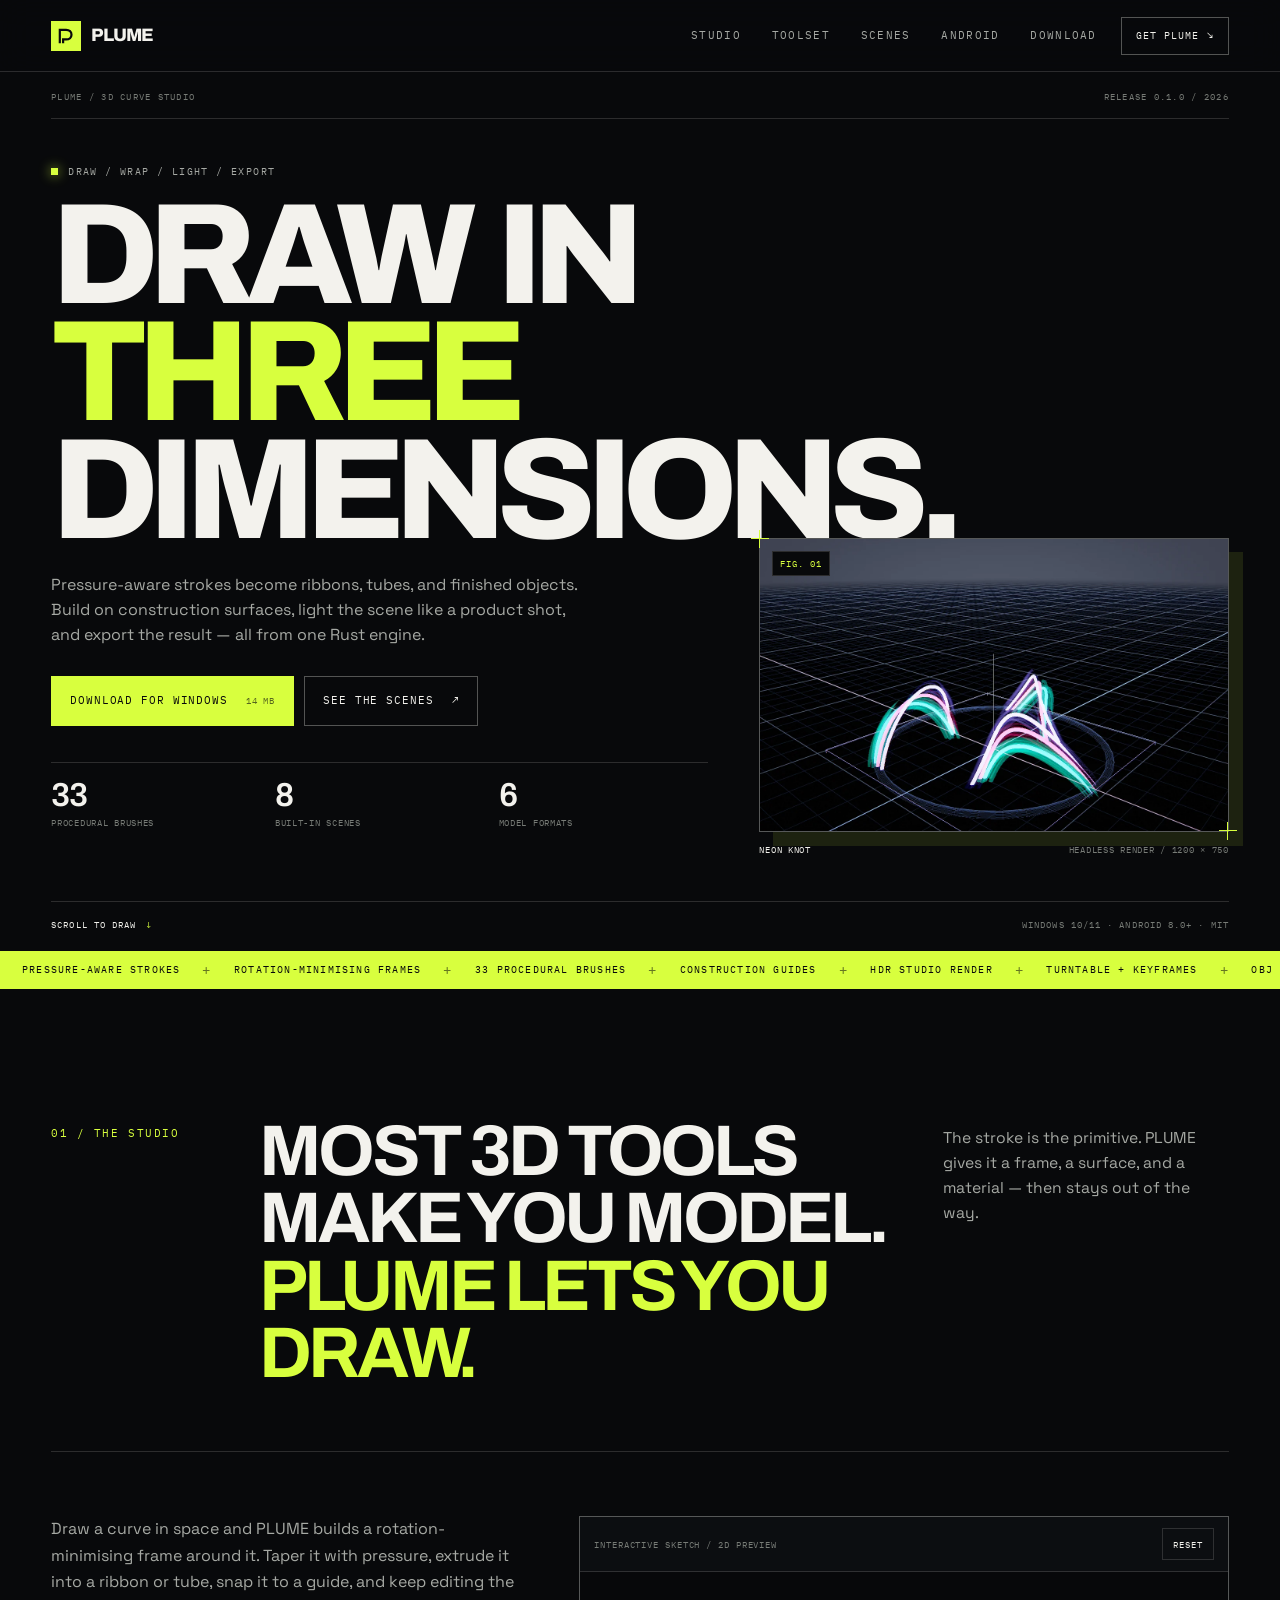
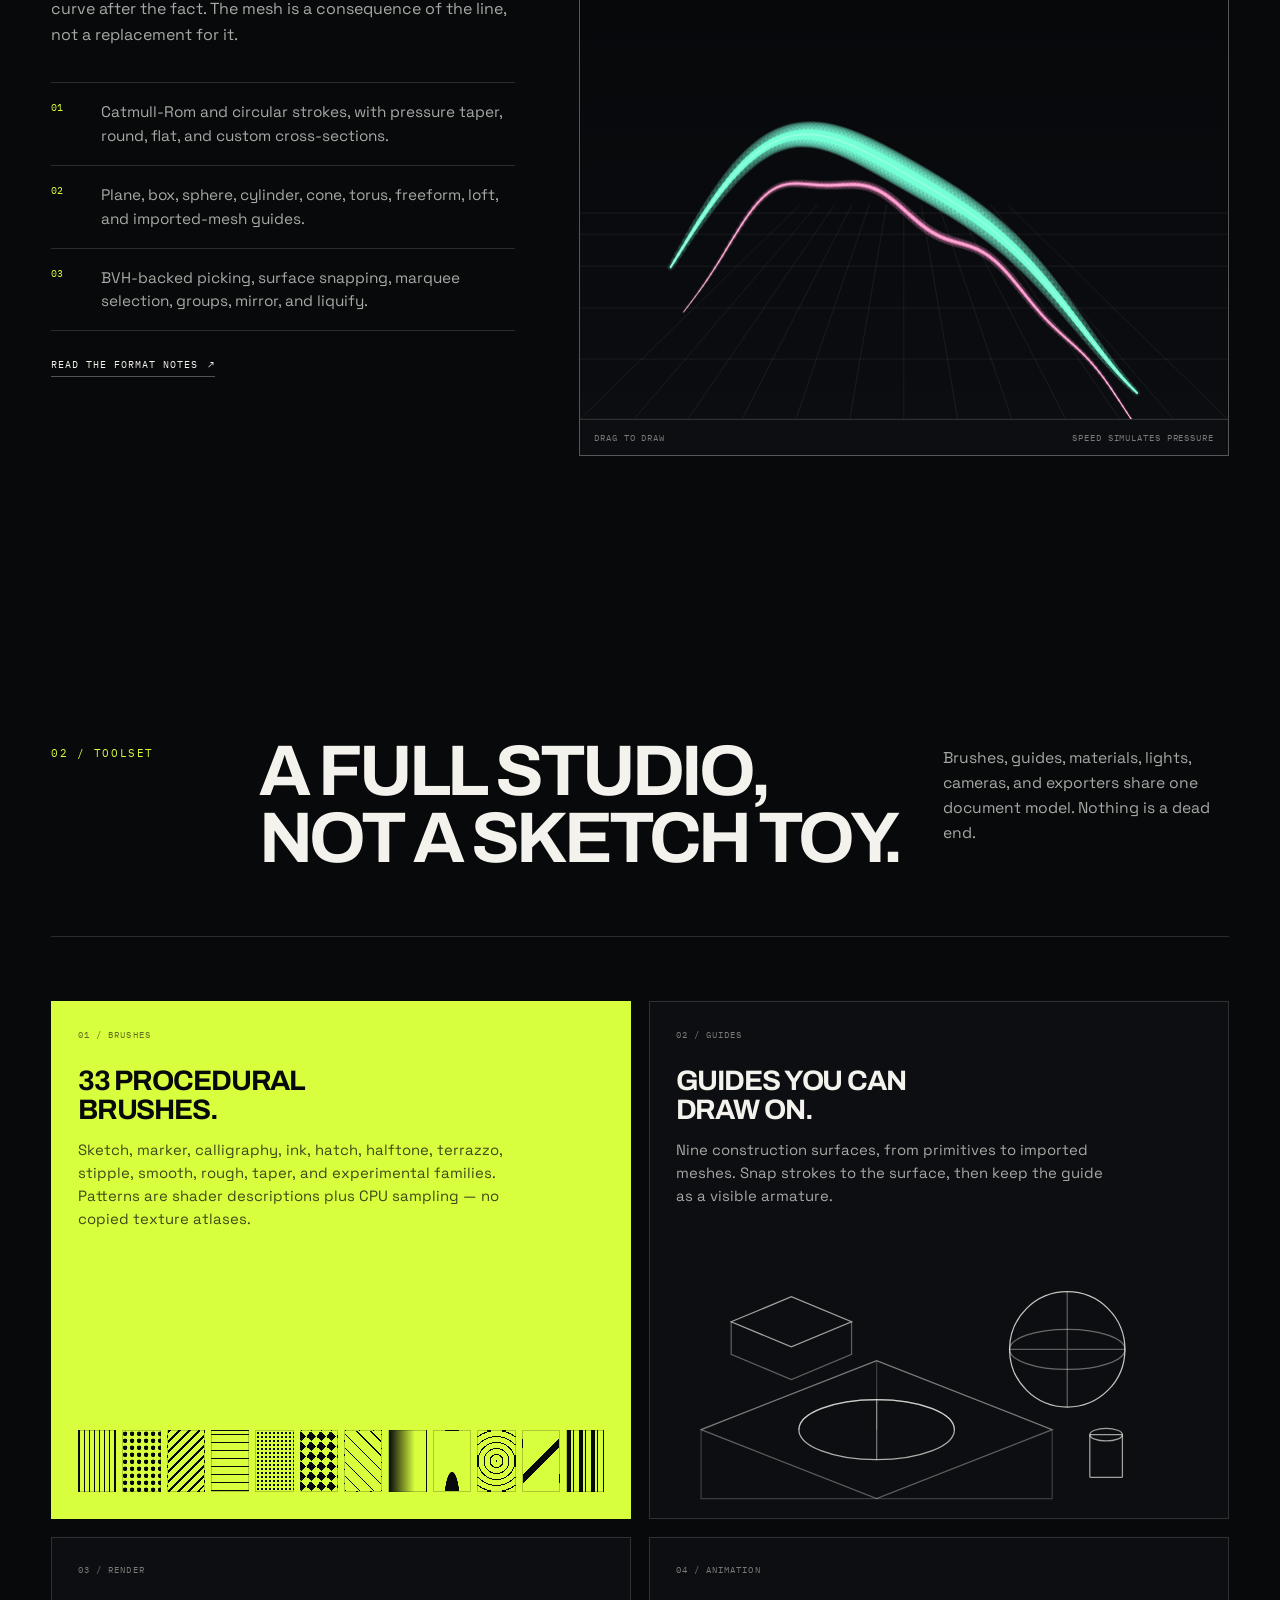
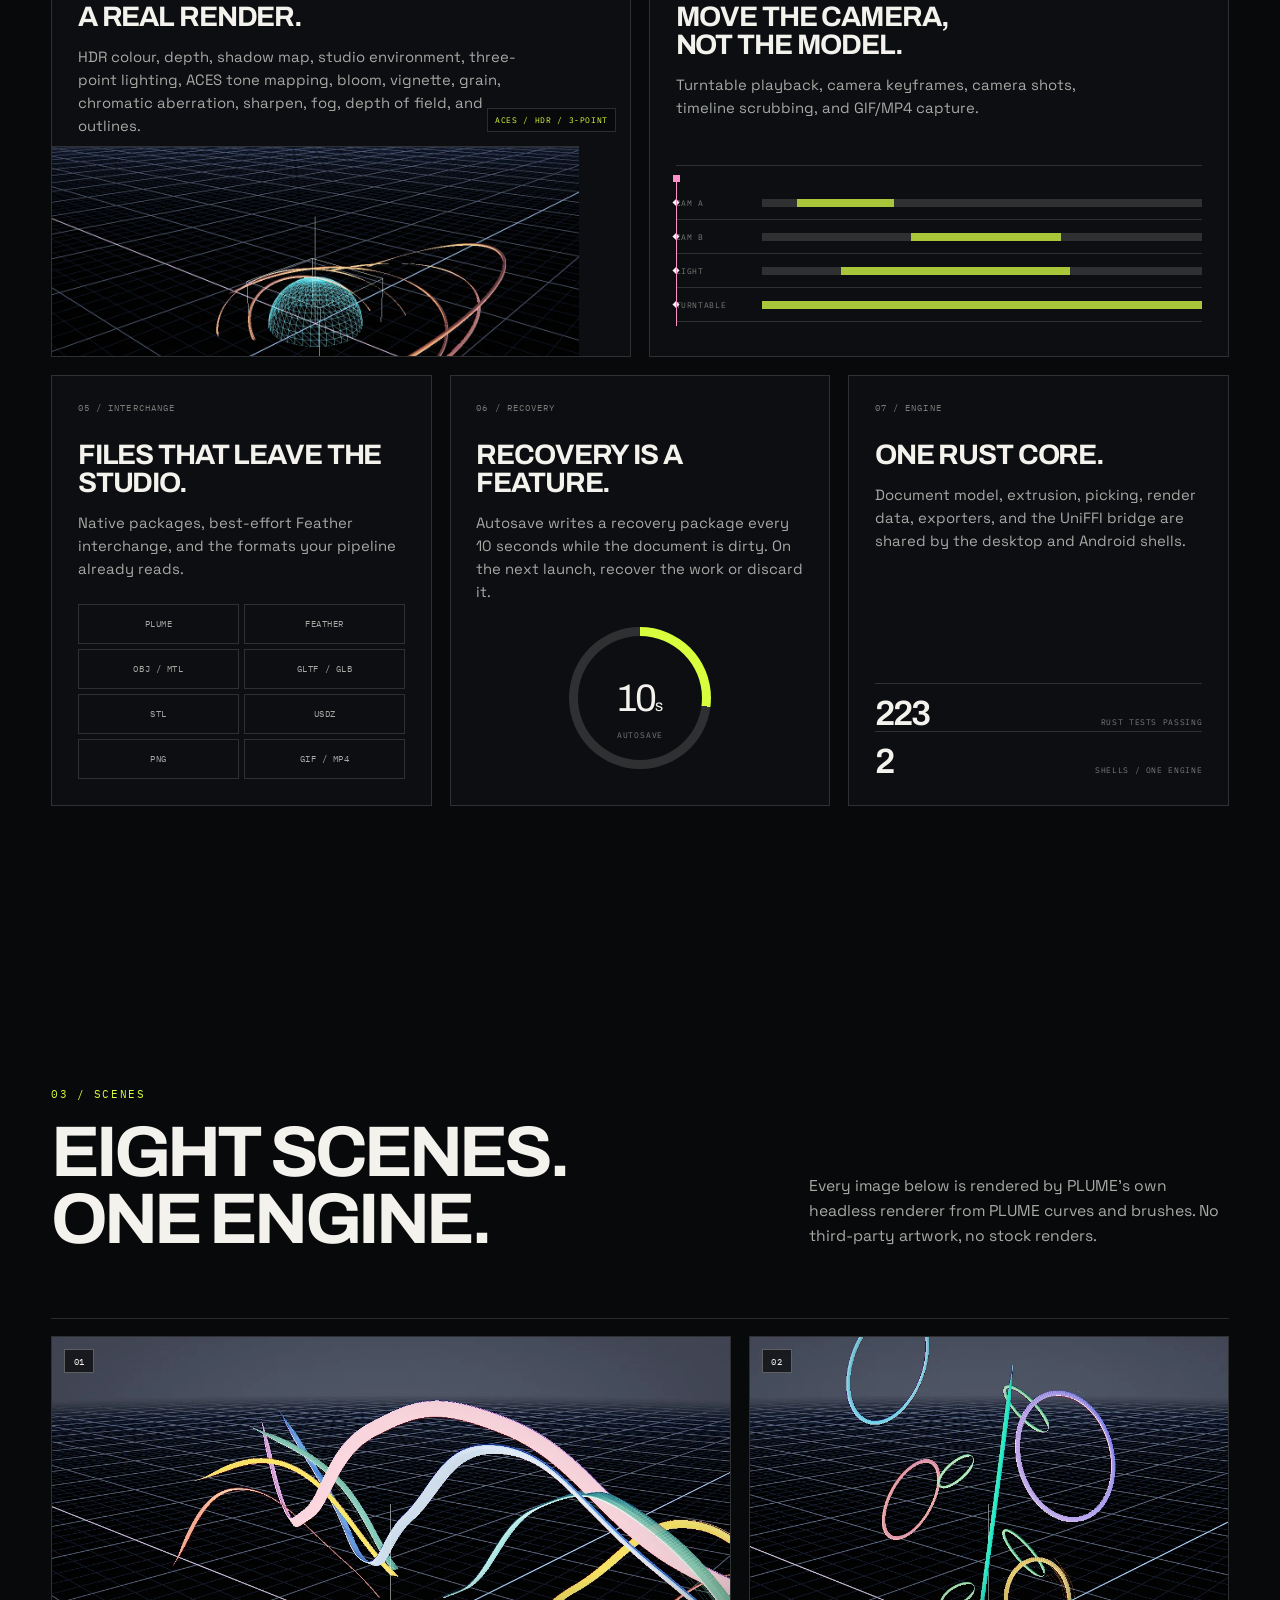
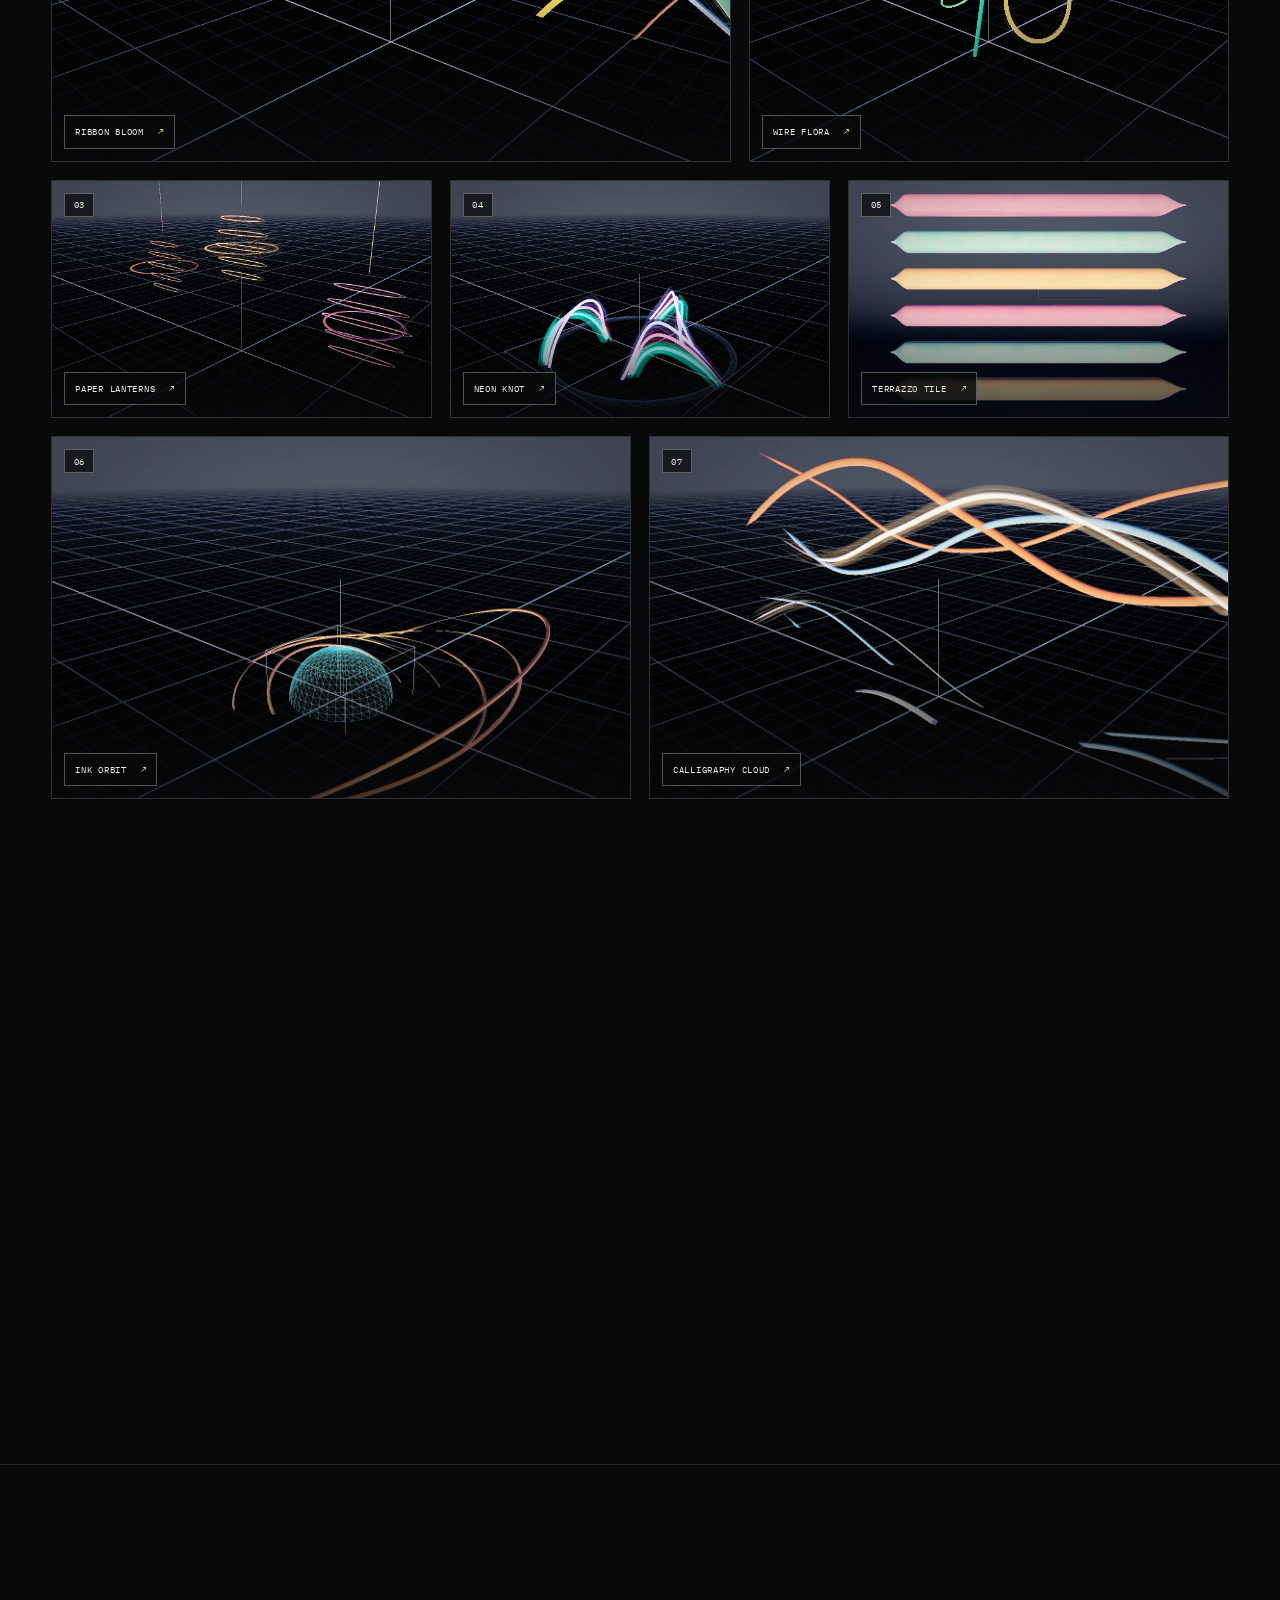
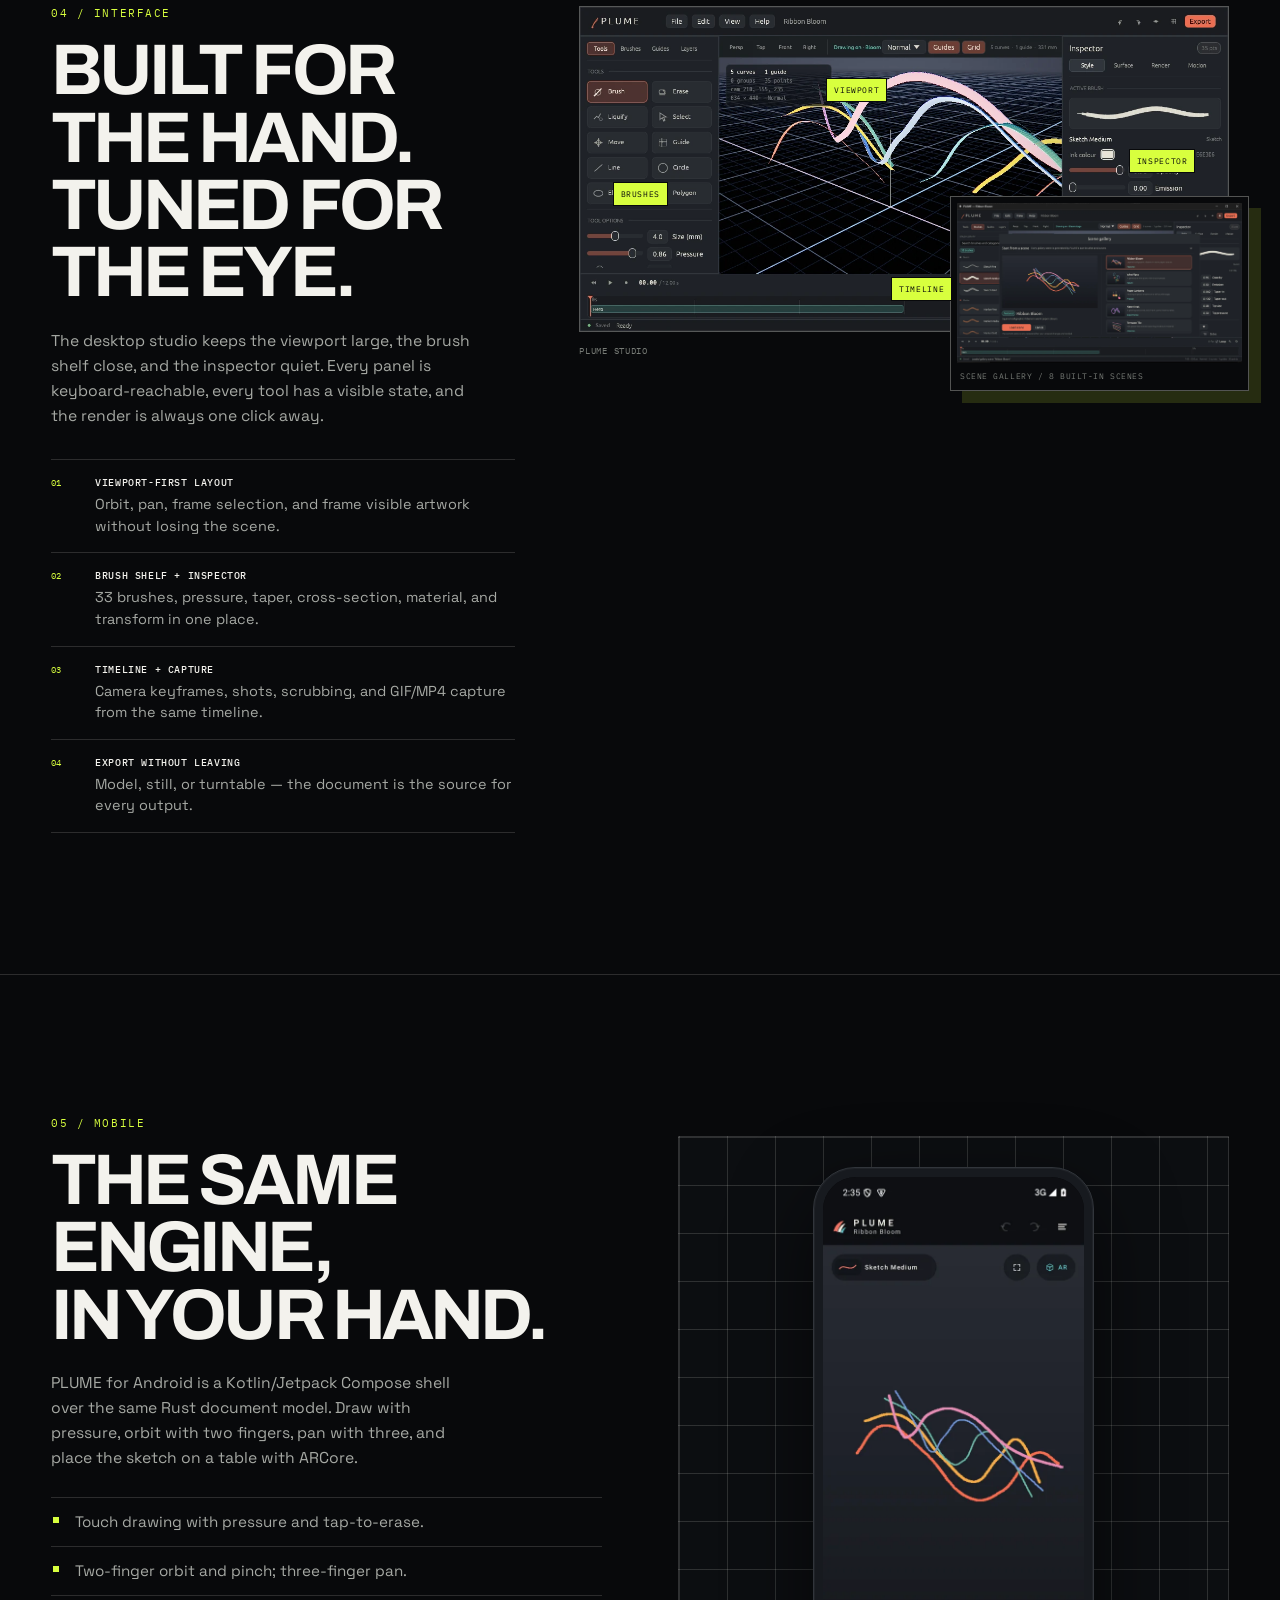
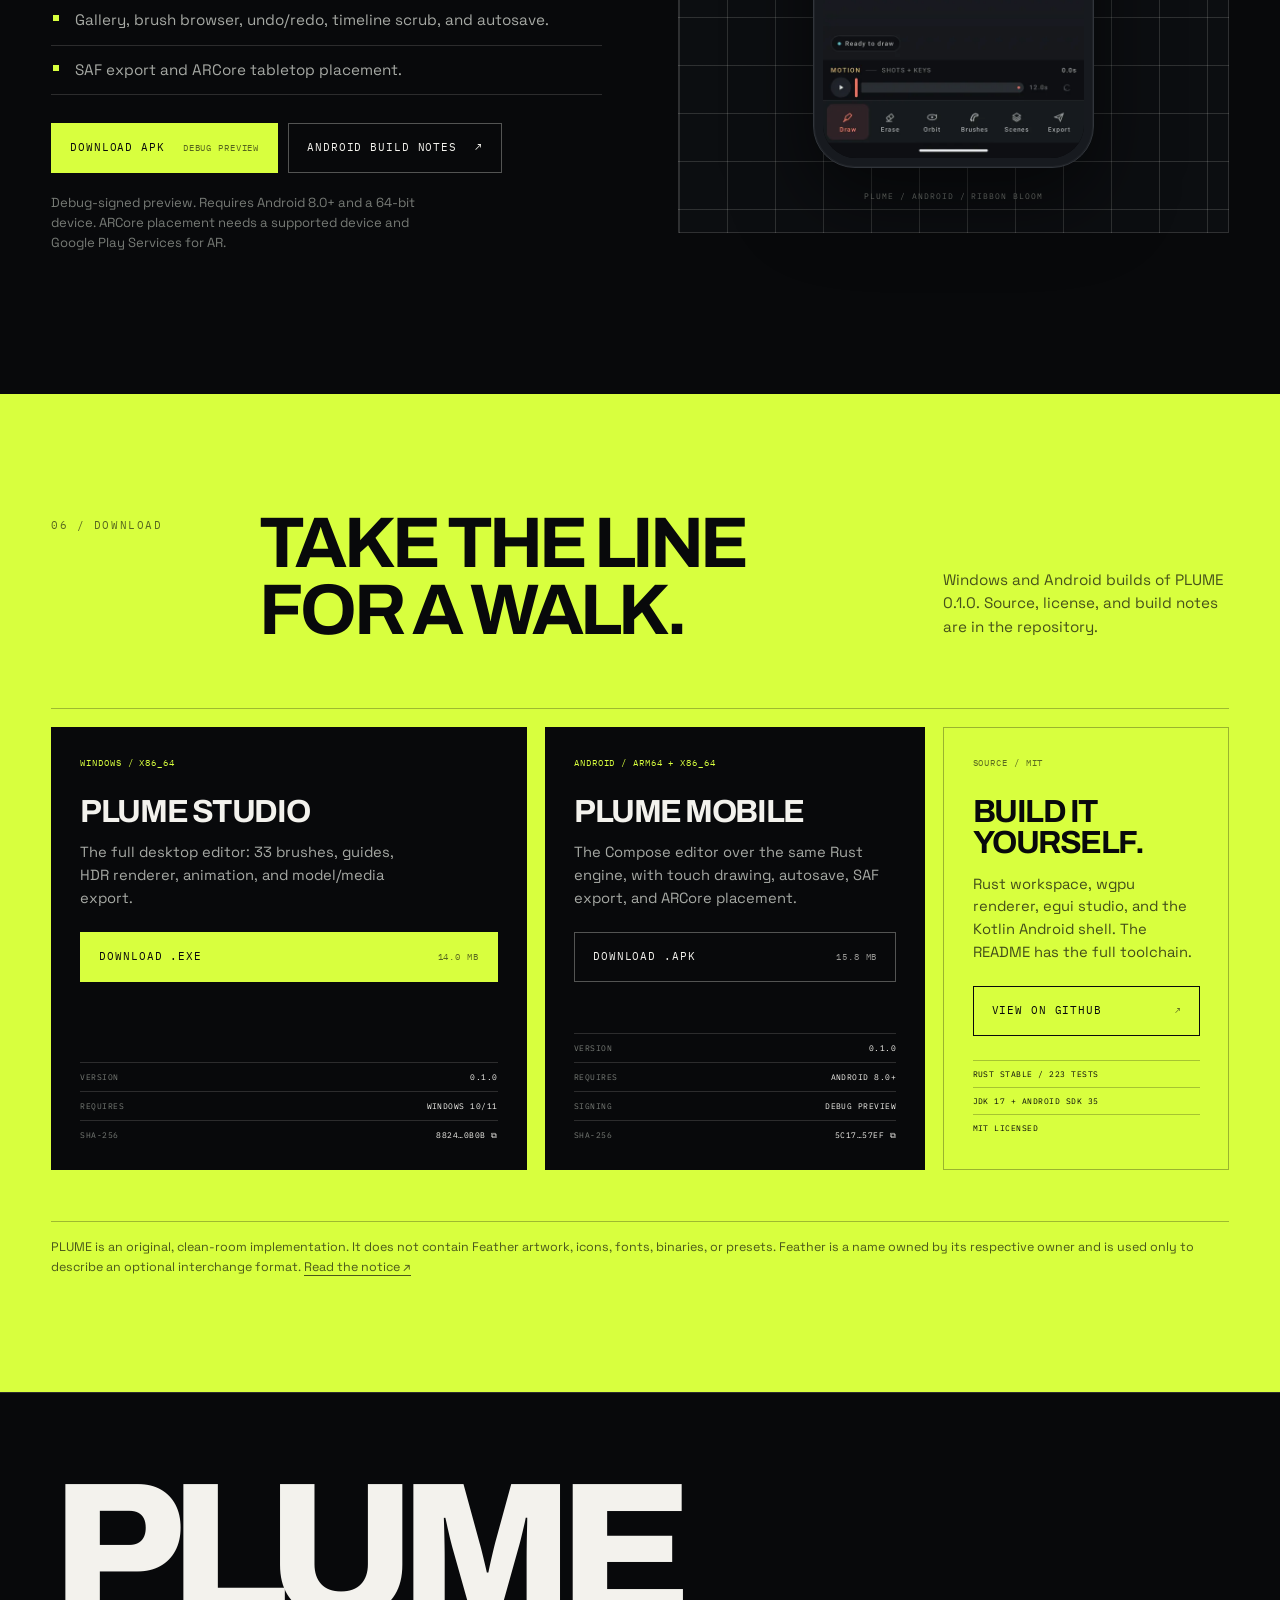
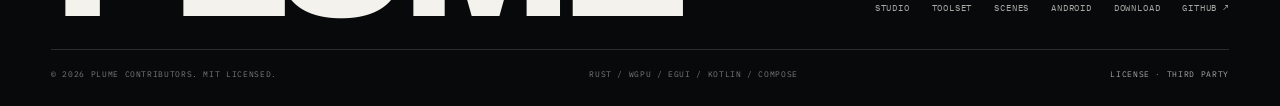
==== site/index.html @ 98f03190 "PLUME: ship the showcase site and mobile/desktop polish Add the static GitHub Pages site with real P" ====
<!doctype html>
<html lang="en">
<head>
  <meta charset="utf-8">
  <meta name="viewport" content="width=device-width, initial-scale=1">
  <title>PLUME — Draw in three dimensions</title>
  <meta name="description" content="PLUME is a 3D curve studio. Draw pressure-aware strokes in space, wrap them in procedural materials, build on construction surfaces, and export a model, still, or turntable.">
  <link rel="canonical" href="https://aamirenic.github.io/Plume/">
  <meta name="theme-color" content="#08090b">
  <link rel="icon" href="assets/favicon.svg" type="image/svg+xml">
  <meta property="og:type" content="website">
  <meta property="og:site_name" content="PLUME">
  <meta property="og:title" content="PLUME — Draw in three dimensions">
  <meta property="og:description" content="A 3D curve studio for pressure-aware strokes, procedural surfaces, and studio-grade renders.">
  <meta property="og:url" content="https://aamirenic.github.io/Plume/">
  <meta property="og:image" content="https://aamirenic.github.io/Plume/assets/img/og.jpg">
  <meta property="og:image:width" content="1200">
  <meta property="og:image:height" content="630">
  <meta name="twitter:card" content="summary_large_image">
  <meta name="twitter:title" content="PLUME — Draw in three dimensions">
  <meta name="twitter:description" content="A 3D curve studio for pressure-aware strokes, procedural surfaces, and studio-grade renders.">
  <meta name="twitter:image" content="https://aamirenic.github.io/Plume/assets/img/og.jpg">
  <link rel="preconnect" href="https://fonts.googleapis.com">
  <link rel="preconnect" href="https://fonts.gstatic.com" crossorigin>
  <link href="https://fonts.googleapis.com/css2?family=Archivo:wght@400;500;600;700;800&family=IBM+Plex+Mono:wght@400;500&family=Space+Grotesk:wght@300;400;500;600;700&display=swap" rel="stylesheet">
  <link rel="stylesheet" href="assets/css/site.css">
  <script type="application/ld+json">
  {
    "@context": "https://schema.org",
    "@type": "SoftwareApplication",
    "name": "PLUME",
    "applicationCategory": "DesignApplication",
    "operatingSystem": "Windows 10, Windows 11, Android 8.0+",
    "description": "A 3D curve studio for pressure-aware strokes, procedural surfaces, construction guides, studio lighting, animation, and model/media export.",
    "url": "https://aamirenic.github.io/Plume/",
    "downloadUrl": "https://github.com/aamirenic/Plume/releases/tag/v0.1.0",
    "softwareVersion": "0.1.0",
    "license": "https://github.com/aamirenic/Plume/blob/main/LICENSE",
    "offers": { "@type": "Offer", "price": "0", "priceCurrency": "USD" }
  }
  </script>
</head>
<body>
  <a class="skip-link" href="#main">Skip to content</a>

  <header class="site-header" data-header>
    <a class="brand" href="#top" aria-label="PLUME home">
      <span class="brand-mark" aria-hidden="true">
        <svg viewBox="0 0 32 32" role="presentation"><path d="M7 25V7h9.2c4.7 0 7.8 2.9 7.8 7s-3.1 7-7.8 7h-4.4v4" fill="none" stroke="currentColor" stroke-width="3.2" stroke-linecap="square"/></svg>
      </span>
      <span class="brand-name">PLUME</span>
    </a>

    <nav class="site-nav" id="site-nav" aria-label="Primary">
      <a href="#studio">Studio</a>
      <a href="#features">Toolset</a>
      <a href="#gallery">Scenes</a>
      <a href="#android">Android</a>
      <a href="#download">Download</a>
    </nav>

    <div class="header-actions">
      <a class="header-cta" href="#download">Get PLUME <span aria-hidden="true">↘</span></a>
      <button class="menu-toggle" type="button" aria-expanded="false" aria-controls="site-nav" data-menu-toggle>
        <span class="menu-toggle__label">Menu</span>
        <span class="menu-toggle__icon" aria-hidden="true"><i></i><i></i></span>
      </button>
    </div>
  </header>

  <main id="main">
    <section class="hero" id="top">
      <div class="hero-rule" aria-hidden="true">
        <span>PLUME / 3D CURVE STUDIO</span>
        <span>RELEASE 0.1.0 / 2026</span>
      </div>

      <div class="hero-grid">
        <div class="hero-copy">
          <p class="kicker"><span class="status-dot" aria-hidden="true"></span> DRAW / WRAP / LIGHT / EXPORT</p>
          <h1 class="hero-title">
            <span class="line">Draw in</span>
            <span class="line line--accent">three</span>
            <span class="line">dimensions.</span>
          </h1>
          <p class="lede">Pressure-aware strokes become ribbons, tubes, and finished objects. Build on construction surfaces, light the scene like a product shot, and export the result — all from one Rust engine.</p>
          <div class="hero-actions">
            <a class="btn btn--signal" href="#download">Download for Windows <span class="btn-meta">14 MB</span></a>
            <a class="btn btn--ghost" href="#gallery">See the scenes <span aria-hidden="true">↗</span></a>
          </div>
          <dl class="hero-specs">
            <div><dt>33</dt><dd>procedural brushes</dd></div>
            <div><dt>8</dt><dd>built-in scenes</dd></div>
            <div><dt>6</dt><dd>model formats</dd></div>
          </dl>
        </div>

        <figure class="hero-art">
          <div class="art-frame">
            <img src="assets/img/neon-knot.webp" width="1200" height="750" alt="Neon Knot: glowing teal, pink, and white ribbon curves looping above a dark studio grid." fetchpriority="high">
            <span class="art-index">FIG. 01</span>
            <span class="art-cross art-cross--tl" aria-hidden="true"></span>
            <span class="art-cross art-cross--br" aria-hidden="true"></span>
          </div>
          <figcaption><span>NEON KNOT</span><span>HEADLESS RENDER / 1200 × 750</span></figcaption>
        </figure>
      </div>

      <div class="hero-foot">
        <a class="scroll-cue" href="#studio">SCROLL TO DRAW <span aria-hidden="true">↓</span></a>
        <p>WINDOWS 10/11 · ANDROID 8.0+ · MIT</p>
      </div>
    </section>

    <div class="marquee" aria-hidden="true">
      <div class="marquee__track">
        <div class="marquee__group">
          <span>PRESSURE-AWARE STROKES</span><i>+</i>
          <span>ROTATION-MINIMISING FRAMES</span><i>+</i>
          <span>33 PROCEDURAL BRUSHES</span><i>+</i>
          <span>CONSTRUCTION GUIDES</span><i>+</i>
          <span>HDR STUDIO RENDER</span><i>+</i>
          <span>TURNTABLE + KEYFRAMES</span><i>+</i>
          <span>OBJ · GLTF · STL · USDZ</span><i>+</i>
          <span>WINDOWS + ANDROID</span><i>+</i>
        </div>
        <div class="marquee__group">
          <span>PRESSURE-AWARE STROKES</span><i>+</i>
          <span>ROTATION-MINIMISING FRAMES</span><i>+</i>
          <span>33 PROCEDURAL BRUSHES</span><i>+</i>
          <span>CONSTRUCTION GUIDES</span><i>+</i>
          <span>HDR STUDIO RENDER</span><i>+</i>
          <span>TURNTABLE + KEYFRAMES</span><i>+</i>
          <span>OBJ · GLTF · STL · USDZ</span><i>+</i>
          <span>WINDOWS + ANDROID</span><i>+</i>
        </div>
      </div>
    </div>

    <section class="section section--studio" id="studio">
      <header class="section-head">
        <p class="index">01 / THE STUDIO</p>
        <h2>Most 3D tools make you model.<br><em>PLUME lets you draw.</em></h2>
        <p class="section-lede">The stroke is the primitive. PLUME gives it a frame, a surface, and a material — then stays out of the way.</p>
      </header>

      <div class="studio-grid">
        <div class="studio-copy">
          <p>Draw a curve in space and PLUME builds a rotation-minimising frame around it. Taper it with pressure, extrude it into a ribbon or tube, snap it to a guide, and keep editing the curve after the fact. The mesh is a consequence of the line, not a replacement for it.</p>
          <ul class="feature-list">
            <li><span>01</span><p>Catmull-Rom and circular strokes, with pressure taper, round, flat, and custom cross-sections.</p></li>
            <li><span>02</span><p>Plane, box, sphere, cylinder, cone, torus, freeform, loft, and imported-mesh guides.</p></li>
            <li><span>03</span><p>BVH-backed picking, surface snapping, marquee selection, groups, mirror, and liquify.</p></li>
          </ul>
          <a class="text-link" href="https://github.com/aamirenic/Plume/blob/main/docs/FORMATS.md">Read the format notes <span aria-hidden="true">↗</span></a>
        </div>

        <div class="demo-panel">
          <div class="demo-head">
            <span>INTERACTIVE SKETCH / 2D PREVIEW</span>
            <button class="demo-reset" type="button" data-demo-reset>Reset</button>
          </div>
          <canvas id="ribbon-demo" width="900" height="620" aria-label="Interactive ribbon sketch. Drag across the canvas to draw a glowing curve." aria-describedby="demo-help"></canvas>
          <p class="sr-only" id="demo-help">Drag with a mouse, pen, or finger to draw. Faster movement produces a thinner line. Use the Reset button to clear the sketch.</p>
          <div class="demo-foot"><span>DRAG TO DRAW</span><span>SPEED SIMULATES PRESSURE</span></div>
        </div>
      </div>
    </section>

    <section class="section section--features" id="features">
      <header class="section-head section-head--wide">
        <p class="index">02 / TOOLSET</p>
        <h2>A full studio,<br>not a sketch toy.</h2>
        <p class="section-lede">Brushes, guides, materials, lights, cameras, and exporters share one document model. Nothing is a dead end.</p>
      </header>

      <div class="bento">
        <article class="card card--signal card--half">
          <p class="card-index">01 / BRUSHES</p>
          <h3>33 procedural brushes.</h3>
          <p>Sketch, marker, calligraphy, ink, hatch, halftone, terrazzo, stipple, smooth, rough, taper, and experimental families. Patterns are shader descriptions plus CPU sampling — no copied texture atlases.</p>
          <div class="brush-strip" aria-hidden="true">
            <span class="brush brush--1"></span><span class="brush brush--2"></span><span class="brush brush--3"></span><span class="brush brush--4"></span><span class="brush brush--5"></span><span class="brush brush--6"></span><span class="brush brush--7"></span><span class="brush brush--8"></span><span class="brush brush--9"></span><span class="brush brush--10"></span><span class="brush brush--11"></span><span class="brush brush--12"></span>
          </div>
        </article>

        <article class="card card--half">
          <p class="card-index">02 / GUIDES</p>
          <h3>Guides you can draw on.</h3>
          <p>Nine construction surfaces, from primitives to imported meshes. Snap strokes to the surface, then keep the guide as a visible armature.</p>
          <svg class="guide-art" viewBox="0 0 420 210" role="img" aria-label="Wireframe construction guides: a plane, sphere, cylinder, and torus.">
            <g fill="none" stroke="currentColor" stroke-width="1">
              <path d="M20 160 160 105 300 160 160 215Z" opacity=".35"/>
              <path d="M20 160 160 105 300 160M160 105v55M20 160v55h280v-55" opacity=".2"/>
              <ellipse cx="160" cy="160" rx="62" ry="24" opacity=".7"/>
              <path d="M98 160a62 24 0 0 1 124 0M160 136v48" opacity=".45"/>
              <circle cx="312" cy="96" r="46" opacity=".8"/>
              <ellipse cx="312" cy="96" rx="46" ry="16" opacity=".4"/>
              <path d="M312 50v92M266 96h92" opacity=".35"/>
              <path d="M330 164v34M356 164v34M330 164h26M330 198h26" opacity=".65"/>
              <ellipse cx="343" cy="164" rx="13" ry="5" opacity=".65"/>
              <path d="M44 74 92 54l48 20-48 20Z" opacity=".65"/>
              <path d="M44 74v26l48 20 48-20V74" opacity=".35"/>
            </g>
          </svg>
        </article>

        <article class="card card--render card--half">
          <p class="card-index">03 / RENDER</p>
          <h3>A real render.</h3>
          <p>HDR colour, depth, shadow map, studio environment, three-point lighting, ACES tone mapping, bloom, vignette, grain, chromatic aberration, sharpen, fog, depth of field, and outlines.</p>
          <img src="assets/img/ink-orbit.webp" width="1200" height="750" alt="Ink Orbit: a wireframe sphere encircled by orange ribbon curves on a dark grid." loading="lazy">
          <span class="card-tag">ACES / HDR / 3-POINT</span>
        </article>

        <article class="card card--half">
          <p class="card-index">04 / ANIMATION</p>
          <h3>Move the camera, not the model.</h3>
          <p>Turntable playback, camera keyframes, camera shots, timeline scrubbing, and GIF/MP4 capture.</p>
          <div class="timeline-art" aria-hidden="true">
            <div class="timeline-row"><span>CAM A</span><i style="--x: 8%; --w: 22%"></i><b style="--x: 74%"></b></div>
            <div class="timeline-row"><span>CAM B</span><i style="--x: 34%; --w: 34%"></i><b style="--x: 52%"></b></div>
            <div class="timeline-row"><span>LIGHT</span><i style="--x: 18%; --w: 52%"></i><b style="--x: 88%"></b></div>
            <div class="timeline-row"><span>TURNTABLE</span><i style="--x: 0%; --w: 100%"></i><b style="--x: 62%"></b></div>
            <div class="timeline-playhead" style="--x: 62%"></div>
          </div>
        </article>

        <article class="card card--third">
          <p class="card-index">05 / INTERCHANGE</p>
          <h3>Files that leave the studio.</h3>
          <p>Native packages, best-effort Feather interchange, and the formats your pipeline already reads.</p>
          <div class="format-grid" aria-label="Supported formats">
            <span>PLUME</span><span>FEATHER</span><span>OBJ / MTL</span><span>GLTF / GLB</span><span>STL</span><span>USDZ</span><span>PNG</span><span>GIF / MP4</span>
          </div>
        </article>

        <article class="card card--third">
          <p class="card-index">06 / RECOVERY</p>
          <h3>Recovery is a feature.</h3>
          <p>Autosave writes a recovery package every 10 seconds while the document is dirty. On the next launch, recover the work or discard it.</p>
          <div class="recovery-dial" aria-hidden="true"><span>10<small>s</small></span><i>autosave</i></div>
        </article>

        <article class="card card--third card--stat">
          <p class="card-index">07 / ENGINE</p>
          <h3>One Rust core.</h3>
          <p>Document model, extrusion, picking, render data, exporters, and the UniFFI bridge are shared by the desktop and Android shells.</p>
          <div class="stat-line"><strong>223</strong><span>Rust tests passing</span></div>
          <div class="stat-line"><strong>2</strong><span>shells / one engine</span></div>
        </article>
      </div>
    </section>

    <section class="section section--gallery" id="gallery">
      <header class="gallery-head">
        <div>
          <p class="index">03 / SCENES</p>
          <h2>Eight scenes.<br>One engine.</h2>
        </div>
        <p class="section-lede">Every image below is rendered by PLUME's own headless renderer from PLUME curves and brushes. No third-party artwork, no stock renders.</p>
      </header>

      <div class="gallery-grid">
        <button class="scene scene--7" type="button" data-lightbox data-src="assets/img/ribbon-bloom.webp" data-title="Ribbon Bloom" data-meta="Gallery scene / 1200 × 750" data-alt="Ribbon Bloom: a dense cluster of teal, pink, and white ribbon curves in a dark studio.">
          <img src="assets/img/ribbon-bloom.webp" width="1200" height="750" alt="Ribbon Bloom: a dense cluster of teal, pink, and white ribbon curves in a dark studio." loading="lazy">
          <span class="scene-num">01</span>
          <span class="scene-label">Ribbon Bloom <span aria-hidden="true">↗</span></span>
        </button>
        <button class="scene scene--5" type="button" data-lightbox data-src="assets/img/wire-flora.webp" data-title="Wire Flora" data-meta="Gallery scene / 1200 × 750" data-alt="Wire Flora: branching ribbon stems with glowing tips above a dark grid.">
          <img src="assets/img/wire-flora.webp" width="1200" height="750" alt="Wire Flora: branching ribbon stems with glowing tips above a dark grid." loading="lazy">
          <span class="scene-num">02</span>
          <span class="scene-label">Wire Flora <span aria-hidden="true">↗</span></span>
        </button>
        <button class="scene scene--4" type="button" data-lightbox data-src="assets/img/paper-lanterns.webp" data-title="Paper Lanterns" data-meta="Gallery scene / 1200 × 750" data-alt="Paper Lanterns: three stacks of floating orange and pink loops in a dark studio.">
          <img src="assets/img/paper-lanterns.webp" width="1200" height="750" alt="Paper Lanterns: three stacks of floating orange and pink loops in a dark studio." loading="lazy">
          <span class="scene-num">03</span>
          <span class="scene-label">Paper Lanterns <span aria-hidden="true">↗</span></span>
        </button>
        <button class="scene scene--4" type="button" data-lightbox data-src="assets/img/neon-knot.webp" data-title="Neon Knot" data-meta="Gallery scene / 1200 × 750" data-alt="Neon Knot: glowing teal, pink, and white ribbon curves looping above a dark studio grid.">
          <img src="assets/img/neon-knot.webp" width="1200" height="750" alt="Neon Knot: glowing teal, pink, and white ribbon curves looping above a dark studio grid." loading="lazy">
          <span class="scene-num">04</span>
          <span class="scene-label">Neon Knot <span aria-hidden="true">↗</span></span>
        </button>
        <button class="scene scene--4" type="button" data-lightbox data-src="assets/img/terrazzo-tile.webp" data-title="Terrazzo Tile" data-meta="Gallery scene / 1200 × 750" data-alt="Terrazzo Tile: a patterned ribbon surface with speckled procedural material.">
          <img src="assets/img/terrazzo-tile.webp" width="1200" height="750" alt="Terrazzo Tile: a patterned ribbon surface with speckled procedural material." loading="lazy">
          <span class="scene-num">05</span>
          <span class="scene-label">Terrazzo Tile <span aria-hidden="true">↗</span></span>
        </button>
        <button class="scene scene--6" type="button" data-lightbox data-src="assets/img/ink-orbit.webp" data-title="Ink Orbit" data-meta="Gallery scene / 1200 × 750" data-alt="Ink Orbit: a wireframe sphere encircled by orange ribbon curves on a dark grid.">
          <img src="assets/img/ink-orbit.webp" width="1200" height="750" alt="Ink Orbit: a wireframe sphere encircled by orange ribbon curves on a dark grid." loading="lazy">
          <span class="scene-num">06</span>
          <span class="scene-label">Ink Orbit <span aria-hidden="true">↗</span></span>
        </button>
        <button class="scene scene--6" type="button" data-lightbox data-src="assets/img/calligraphy-cloud.webp" data-title="Calligraphy Cloud" data-meta="Gallery scene / 1200 × 750" data-alt="Calligraphy Cloud: sweeping calligraphic ribbon strokes suspended in a dark studio.">
          <img src="assets/img/calligraphy-cloud.webp" width="1200" height="750" alt="Calligraphy Cloud: sweeping calligraphic ribbon strokes suspended in a dark studio." loading="lazy">
          <span class="scene-num">07</span>
          <span class="scene-label">Calligraphy Cloud <span aria-hidden="true">↗</span></span>
        </button>
        <button class="scene scene--12" type="button" data-lightbox data-src="assets/img/clean-stage.webp" data-title="Clean Stage" data-meta="Gallery scene / 1200 × 750" data-alt="Clean Stage: a minimal white ribbon form on a neutral studio backdrop.">
          <img src="assets/img/clean-stage.webp" width="1200" height="750" alt="Clean Stage: a minimal white ribbon form on a neutral studio backdrop." loading="lazy">
          <span class="scene-num">08</span>
          <span class="scene-label">Clean Stage <span aria-hidden="true">↗</span></span>
        </button>
      </div>
    </section>

    <section class="section section--interface">
      <div class="interface-copy">
        <p class="index">04 / INTERFACE</p>
        <h2>Built for the hand.<br>Tuned for the eye.</h2>
        <p class="section-lede">The desktop studio keeps the viewport large, the brush shelf close, and the inspector quiet. Every panel is keyboard-reachable, every tool has a visible state, and the render is always one click away.</p>
        <ul class="interface-list">
          <li><span>01</span><div><b>Viewport-first layout</b><p>Orbit, pan, frame selection, and frame visible artwork without losing the scene.</p></div></li>
          <li><span>02</span><div><b>Brush shelf + inspector</b><p>33 brushes, pressure, taper, cross-section, material, and transform in one place.</p></div></li>
          <li><span>03</span><div><b>Timeline + capture</b><p>Camera keyframes, shots, scrubbing, and GIF/MP4 capture from the same timeline.</p></div></li>
          <li><span>04</span><div><b>Export without leaving</b><p>Model, still, or turntable — the document is the source for every output.</p></div></li>
        </ul>
      </div>

      <figure class="interface-shot">
        <div class="interface-frame">
          <img src="assets/img/desktop-studio.webp" width="1200" height="600" alt="PLUME Studio desktop interface showing the Ribbon Bloom scene, tool shelf, viewport, inspector, and timeline." loading="lazy">
          <span class="interface-tag interface-tag--1">VIEWPORT</span>
          <span class="interface-tag interface-tag--2">BRUSHES</span>
          <span class="interface-tag interface-tag--3">INSPECTOR</span>
          <span class="interface-tag interface-tag--4">TIMELINE</span>
        </div>
        <div class="interface-inset">
          <img src="assets/img/scene-gallery.webp" width="1296" height="719" alt="PLUME's in-app scene gallery with eight built-in scenes." loading="lazy">
          <span>SCENE GALLERY / 8 BUILT-IN SCENES</span>
        </div>
        <figcaption><span>PLUME STUDIO</span><span>RIBBON BLOOM / DX12</span></figcaption>
      </figure>
    </section>

    <section class="section section--android" id="android">
      <div class="android-copy">
        <p class="index">05 / MOBILE</p>
        <h2>The same engine,<br>in your hand.</h2>
        <p class="section-lede">PLUME for Android is a Kotlin/Jetpack Compose shell over the same Rust document model. Draw with pressure, orbit with two fingers, pan with three, and place the sketch on a table with ARCore.</p>
        <ul class="android-list">
          <li>Touch drawing with pressure and tap-to-erase.</li>
          <li>Two-finger orbit and pinch; three-finger pan.</li>
          <li>Gallery, brush browser, undo/redo, timeline scrub, and autosave.</li>
          <li>SAF export and ARCore tabletop placement.</li>
        </ul>
        <div class="hero-actions">
          <a class="btn btn--signal" href="#download">Download APK <span class="btn-meta">debug preview</span></a>
          <a class="btn btn--ghost" href="https://github.com/aamirenic/Plume/blob/main/android/README.md">Android build notes <span aria-hidden="true">↗</span></a>
        </div>
        <p class="note">Debug-signed preview. Requires Android 8.0+ and a 64-bit device. ARCore placement needs a supported device and Google Play Services for AR.</p>
      </div>

      <div class="phone-stage" aria-hidden="true">
        <div class="phone">
          <div class="phone-screen">
            <img class="phone-shot" src="assets/img/android-editor.webp" width="540" height="1200" alt="PLUME for Android showing the Ribbon Bloom scene, brush chip, frame and AR controls, timeline, and export dock." loading="lazy">
          </div>
        </div>
        <span class="phone-label">PLUME / ANDROID / RIBBON BLOOM</span>
      </div>
    </section>

    <section class="download" id="download">
      <div class="download-head">
        <p class="index">06 / DOWNLOAD</p>
        <h2>Take the line<br>for a walk.</h2>
        <p>Windows and Android builds of PLUME 0.1.0. Source, license, and build notes are in the repository.</p>
      </div>

      <div class="download-grid">
        <article class="download-card">
          <span class="platform">WINDOWS / x86_64</span>
          <h3>PLUME Studio</h3>
          <p>The full desktop editor: 33 brushes, guides, HDR renderer, animation, and model/media export.</p>
          <a class="btn btn--signal btn--wide" href="https://github.com/aamirenic/Plume/releases/download/v0.1.0/plume-windows-x86_64.exe" download>Download .exe <span>14.0 MB</span></a>
          <dl class="file-meta">
            <div><dt>VERSION</dt><dd>0.1.0</dd></div>
            <div><dt>REQUIRES</dt><dd>Windows 10/11</dd></div>
            <div><dt>SHA-256</dt><dd><button class="copy-hash" type="button" data-copy="8824CB31DEDCCFA5C050C9E70301FAEDBEE09717888D29C0FB64DE6328D8FB0B" aria-label="Copy the Windows SHA-256 checksum">8824…0B0B <span aria-hidden="true">⧉</span></button></dd></div>
          </dl>
        </article>

        <article class="download-card">
          <span class="platform">ANDROID / ARM64 + X86_64</span>
          <h3>PLUME Mobile</h3>
          <p>The Compose editor over the same Rust engine, with touch drawing, autosave, SAF export, and ARCore placement.</p>
          <a class="btn btn--ghost btn--wide" href="https://github.com/aamirenic/Plume/releases/download/v0.1.0/plume-android-0.1.0-debug.apk" download>Download .apk <span>15.8 MB</span></a>
          <dl class="file-meta">
            <div><dt>VERSION</dt><dd>0.1.0</dd></div>
            <div><dt>REQUIRES</dt><dd>Android 8.0+</dd></div>
            <div><dt>SIGNING</dt><dd>Debug preview</dd></div>
            <div><dt>SHA-256</dt><dd><button class="copy-hash" type="button" data-copy="5C1754AF529E6EF223476CE67F08F5409751F1C286F7DEB99BCD3384977257EF" aria-label="Copy the Android SHA-256 checksum">5C17…57EF <span aria-hidden="true">⧉</span></button></dd></div>
          </dl>
        </article>

        <article class="download-card download-card--source">
          <span class="platform">SOURCE / MIT</span>
          <h3>Build it yourself.</h3>
          <p>Rust workspace, wgpu renderer, egui studio, and the Kotlin Android shell. The README has the full toolchain.</p>
          <a class="btn btn--ghost btn--wide" href="https://github.com/aamirenic/Plume">View on GitHub <span aria-hidden="true">↗</span></a>
          <ul class="source-list">
            <li>Rust stable / 223 tests</li>
            <li>JDK 17 + Android SDK 35</li>
            <li>MIT licensed</li>
          </ul>
        </article>
      </div>

      <p class="download-note">PLUME is an original, clean-room implementation. It does not contain Feather artwork, icons, fonts, binaries, or presets. Feather is a name owned by its respective owner and is used only to describe an optional interchange format. <a href="https://github.com/aamirenic/Plume/blob/main/NOTICE.md">Read the notice ↗</a></p>
    </section>
  </main>

  <footer class="footer">
    <div class="footer-top">
      <a class="footer-mark" href="#top" aria-label="Back to the top">PLUME</a>
      <nav class="footer-nav" aria-label="Footer">
        <a href="#studio">Studio</a>
        <a href="#features">Toolset</a>
        <a href="#gallery">Scenes</a>
        <a href="#android">Android</a>
        <a href="#download">Download</a>
        <a href="https://github.com/aamirenic/Plume">GitHub ↗</a>
      </nav>
    </div>
    <div class="footer-bottom">
      <p>© 2026 PLUME contributors. MIT licensed.</p>
      <p>RUST / WGPU / EGUI / KOTLIN / COMPOSE</p>
      <p><a href="https://github.com/aamirenic/Plume/blob/main/LICENSE">LICENSE</a> · <a href="https://github.com/aamirenic/Plume/blob/main/THIRD_PARTY.md">THIRD PARTY</a></p>
    </div>
  </footer>

  <dialog class="lightbox" id="lightbox" aria-labelledby="lightbox-title">
    <div class="lightbox__bar">
      <div><p class="lightbox__title" id="lightbox-title">Scene</p><p class="lightbox__meta" data-lightbox-meta>Render</p></div>
      <button class="lightbox__close" type="button" data-lightbox-close aria-label="Close image">Close <span aria-hidden="true">×</span></button>
    </div>
    <div class="lightbox__stage">
      <button class="lightbox__nav lightbox__nav--prev" type="button" data-lightbox-prev aria-label="Previous image">←</button>
      <img data-lightbox-img src="assets/img/neon-knot.webp" width="1200" height="750" alt="">
      <button class="lightbox__nav lightbox__nav--next" type="button" data-lightbox-next aria-label="Next image">→</button>
    </div>
    <p class="lightbox__hint">ARROW KEYS TO MOVE / ESC TO CLOSE</p>
  </dialog>

  <script src="assets/js/site.js" defer></script>
</body>
</html>
---- site/assets/css/site.css ----
/* ==========================================================================
   PLUME — site
   Dark editorial brutalism. Archivo display, Space Grotesk body,
   IBM Plex Mono labels. Acid signal color, visible grid, sharp edges.
   ========================================================================== */

:root {
  --ink: #08090b;
  --ink-2: #0c0e11;
  --ink-3: #12151a;
  --paper: #f3f2ed;
  --muted: #a6a9a4;
  --dim: #777b76;
  --line: rgba(243, 242, 237, 0.15);
  --line-strong: rgba(243, 242, 237, 0.32);
  --signal: #d8ff3e;
  --signal-dim: #b8dc32;
  --teal: #75ffd6;
  --pink: #ff8fc9;
  --orange: #ffb56b;

  --font-display: "Archivo", "Arial Black", "Helvetica Neue", sans-serif;
  --font-body: "Space Grotesk", "Helvetica Neue", Arial, sans-serif;
  --font-mono: "IBM Plex Mono", "SFMono-Regular", Consolas, monospace;

  --pad: clamp(20px, 4vw, 64px);
  --gap: clamp(12px, 1.4vw, 22px);
  --max: 1680px;
  --header-h: 72px;
  --ease: cubic-bezier(0.22, 1, 0.36, 1);
}

*,
*::before,
*::after {
  box-sizing: border-box;
}

html {
  scroll-behavior: smooth;
  scroll-padding-top: calc(var(--header-h) + 20px);
}

body {
  margin: 0;
  background: var(--ink);
  color: var(--paper);
  font-family: var(--font-body);
  font-size: 16px;
  line-height: 1.5;
  -webkit-font-smoothing: antialiased;
  overflow-x: clip;
}

body.is-locked {
  overflow: hidden;
}

img,
svg,
canvas {
  display: block;
  max-width: 100%;
}

img {
  height: auto;
}

button,
a {
  -webkit-tap-highlight-color: transparent;
}

button {
  font: inherit;
  color: inherit;
}

a {
  color: inherit;
  text-decoration: none;
}

p,
h1,
h2,
h3,
figure,
dl,
dd,
dt {
  margin: 0;
}

ul,
ol {
  margin: 0;
  padding: 0;
  list-style: none;
}

::selection {
  background: var(--signal);
  color: var(--ink);
}

:focus-visible {
  outline: 2px solid var(--signal);
  outline-offset: 4px;
}

.download :focus-visible {
  outline-color: var(--ink);
}

.sr-only {
  position: absolute;
  width: 1px;
  height: 1px;
  padding: 0;
  margin: -1px;
  overflow: hidden;
  clip: rect(0, 0, 0, 0);
  white-space: nowrap;
  border: 0;
}

.skip-link {
  position: fixed;
  top: 12px;
  left: 12px;
  z-index: 200;
  padding: 12px 18px;
  background: var(--signal);
  color: var(--ink);
  font-family: var(--font-mono);
  font-size: 12px;
  text-transform: uppercase;
  letter-spacing: 0.08em;
  transform: translateY(-160%);
  transition: transform 180ms var(--ease);
}

.skip-link:focus {
  transform: translateY(0);
}

/* --------------------------------------------------------------------------
   Header
   -------------------------------------------------------------------------- */

.site-header {
  position: sticky;
  top: 0;
  z-index: 100;
  display: flex;
  align-items: center;
  justify-content: space-between;
  gap: 24px;
  height: var(--header-h);
  padding: 0 var(--pad);
  border-bottom: 1px solid var(--line);
  background: rgba(8, 9, 11, 0.82);
  backdrop-filter: blur(16px);
  transition: background 250ms ease, border-color 250ms ease;
}

.site-header.is-scrolled {
  background: rgba(8, 9, 11, 0.94);
  border-color: var(--line-strong);
}

.brand {
  display: inline-flex;
  align-items: center;
  gap: 10px;
  flex: 0 0 auto;
}

.brand-mark {
  display: grid;
  place-items: center;
  width: 30px;
  height: 30px;
  background: var(--signal);
  color: var(--ink);
}

.brand-mark svg {
  width: 22px;
  height: 22px;
}

.brand-name {
  font-family: var(--font-display);
  font-weight: 800;
  font-size: 18px;
  letter-spacing: -0.04em;
}

.site-nav {
  display: flex;
  align-items: center;
  gap: clamp(16px, 2.4vw, 36px);
  margin-left: auto;
}

.site-nav a {
  position: relative;
  font-family: var(--font-mono);
  font-size: 11px;
  line-height: 1;
  text-transform: uppercase;
  letter-spacing: 0.12em;
  color: var(--muted);
  padding: 8px 0;
  transition: color 180ms ease;
}

.site-nav a::after {
  content: "";
  position: absolute;
  left: 0;
  right: 0;
  bottom: 2px;
  height: 1px;
  background: var(--signal);
  transform: scaleX(0);
  transform-origin: left;
  transition: transform 220ms var(--ease);
}

.site-nav a:hover,
.site-nav a:focus-visible {
  color: var(--paper);
}

.site-nav a:hover::after,
.site-nav a:focus-visible::after {
  transform: scaleX(1);
}

.header-actions {
  display: flex;
  align-items: center;
  gap: 12px;
  flex: 0 0 auto;
}

.header-cta {
  display: inline-flex;
  align-items: center;
  gap: 8px;
  min-height: 38px;
  padding: 0 14px;
  border: 1px solid var(--line-strong);
  font-family: var(--font-mono);
  font-size: 10px;
  text-transform: uppercase;
  letter-spacing: 0.1em;
  transition: background 180ms ease, color 180ms ease, border-color 180ms ease;
}

.header-cta:hover,
.header-cta:focus-visible {
  background: var(--signal);
  border-color: var(--signal);
  color: var(--ink);
}

.menu-toggle {
  display: none;
  align-items: center;
  gap: 8px;
  min-height: 40px;
  padding: 0;
  border: 0;
  background: none;
  cursor: pointer;
}

.menu-toggle__label {
  font-family: var(--font-mono);
  font-size: 10px;
  text-transform: uppercase;
  letter-spacing: 0.1em;
}

.menu-toggle__icon {
  position: relative;
  display: block;
  width: 20px;
  height: 12px;
}

.menu-toggle__icon i {
  position: absolute;
  left: 0;
  right: 0;
  height: 1px;
  background: currentColor;
  transition: transform 220ms var(--ease), top 220ms var(--ease);
}

.menu-toggle__icon i:first-child {
  top: 2px;
}

.menu-toggle__icon i:last-child {
  top: 9px;
}

.site-header.nav-open .menu-toggle__icon i:first-child {
  top: 6px;
  transform: rotate(45deg);
}

.site-header.nav-open .menu-toggle__icon i:last-child {
  top: 6px;
  transform: rotate(-45deg);
}

/* --------------------------------------------------------------------------
   Type and shared elements
   -------------------------------------------------------------------------- */

.index,
.kicker,
.hero-rule,
.hero-foot,
.art-index,
.demo-head,
.demo-foot,
.card-index,
.card-tag,
.scene-num,
.scene-label,
.interface-tag,
.phone-label,
.platform,
.file-meta,
.download-note,
.footer-bottom,
.lightbox__meta,
.lightbox__hint {
  font-family: var(--font-mono);
  text-transform: uppercase;
}

.index {
  font-size: 11px;
  line-height: 1.4;
  letter-spacing: 0.14em;
  color: var(--signal);
}

.kicker {
  display: flex;
  align-items: center;
  gap: 10px;
  font-size: 10px;
  letter-spacing: 0.14em;
  color: var(--muted);
}

.status-dot {
  width: 7px;
  height: 7px;
  background: var(--signal);
  box-shadow: 0 0 12px rgba(216, 255, 62, 0.8);
}

.section {
  max-width: var(--max);
  margin: 0 auto;
  padding: clamp(84px, 11vw, 160px) var(--pad);
}

.section-head {
  display: grid;
  grid-template-columns: minmax(0, 2fr) minmax(0, 7fr) minmax(0, 3fr);
  gap: var(--gap);
  align-items: start;
  padding-bottom: clamp(40px, 5vw, 72px);
  border-bottom: 1px solid var(--line);
}

.section-head .index {
  padding-top: 8px;
}

.section-head h2,
.gallery-head h2,
.interface-copy h2,
.android-copy h2,
.download-head h2 {
  grid-column: 2;
  font-family: var(--font-display);
  font-weight: 700;
  font-size: clamp(2.5rem, 5.6vw, 5.5rem);
  line-height: 0.94;
  letter-spacing: -0.055em;
  text-transform: uppercase;
  text-wrap: balance;
}

.section-head h2 em,
.interface-copy h2 em,
.android-copy h2 em,
.download-head h2 em {
  font-style: normal;
  color: var(--signal);
}

.section-lede {
  color: var(--muted);
  font-size: clamp(0.98rem, 1.15vw, 1.12rem);
  line-height: 1.6;
  max-width: 42ch;
}

.section-head .section-lede {
  grid-column: 3;
  padding-top: 8px;
}

.section-head--wide {
  grid-template-columns: minmax(0, 2fr) minmax(0, 7fr) minmax(0, 3fr);
}

.btn {
  display: inline-flex;
  align-items: center;
  justify-content: space-between;
  gap: 18px;
  min-height: 50px;
  padding: 0 18px;
  border: 1px solid transparent;
  font-family: var(--font-mono);
  font-size: 11px;
  line-height: 1;
  text-transform: uppercase;
  letter-spacing: 0.08em;
  cursor: pointer;
  transition: background 180ms ease, color 180ms ease, border-color 180ms ease, transform 180ms var(--ease);
}

.btn:hover,
.btn:focus-visible {
  transform: translateY(-2px);
}

.btn--signal {
  background: var(--signal);
  border-color: var(--signal);
  color: var(--ink);
}

.btn--signal:hover,
.btn--signal:focus-visible {
  background: var(--paper);
  border-color: var(--paper);
}

.btn--ghost {
  border-color: var(--line-strong);
  color: var(--paper);
  background: transparent;
}

.btn--ghost:hover,
.btn--ghost:focus-visible {
  border-color: var(--signal);
  color: var(--signal);
}

.btn-meta {
  color: currentColor;
  opacity: 0.62;
  font-size: 9px;
}

.btn--wide {
  width: 100%;
  margin-top: 22px;
}

.btn--wide span {
  opacity: 0.6;
  font-size: 9px;
}

.text-link {
  display: inline-flex;
  align-items: center;
  gap: 10px;
  margin-top: 26px;
  padding-bottom: 4px;
  border-bottom: 1px solid var(--line-strong);
  font-family: var(--font-mono);
  font-size: 10px;
  text-transform: uppercase;
  letter-spacing: 0.1em;
  transition: color 180ms ease, border-color 180ms ease;
}

.text-link:hover,
.text-link:focus-visible {
  color: var(--signal);
  border-color: var(--signal);
}

/* --------------------------------------------------------------------------
   Hero
   -------------------------------------------------------------------------- */

.hero {
  max-width: var(--max);
  min-height: calc(100svh - var(--header-h));
  margin: 0 auto;
  padding: 18px var(--pad) 0;
  display: flex;
  flex-direction: column;
  justify-content: space-between;
  gap: clamp(28px, 5vh, 60px);
}

.hero-rule {
  display: flex;
  justify-content: space-between;
  gap: 20px;
  padding-bottom: 14px;
  border-bottom: 1px solid var(--line);
  font-size: 9px;
  letter-spacing: 0.14em;
  color: var(--dim);
}

.hero-grid {
  display: grid;
  grid-template-columns: minmax(0, 7fr) minmax(0, 5fr);
  align-items: end;
  gap: clamp(24px, 4vw, 72px);
  flex: 1;
}

.hero-copy {
  padding-bottom: clamp(10px, 3vh, 36px);
}

.hero-title {
  margin: 18px 0 24px;
  font-family: var(--font-display);
  font-weight: 800;
  font-size: clamp(3.35rem, 11.2vw, 10rem);
  line-height: 0.82;
  letter-spacing: -0.075em;
  /* Tight display tracking eats the word space; restore it so "DRAW IN"
     reads as two words at every size. */
  word-spacing: 0.1em;
  text-transform: uppercase;
}

.hero-title .line {
  display: block;
}

.hero-title .line--accent {
  color: var(--signal);
}

.hero .lede {
  max-width: 53ch;
  color: var(--muted);
  font-size: clamp(1rem, 1.25vw, 1.2rem);
  line-height: 1.55;
}

.hero-actions {
  display: flex;
  flex-wrap: wrap;
  gap: 10px;
  margin-top: 28px;
}

.hero-specs {
  display: grid;
  grid-template-columns: repeat(3, minmax(0, 1fr));
  gap: 14px;
  margin-top: clamp(28px, 4vh, 52px);
  padding-top: 16px;
  border-top: 1px solid var(--line);
}

.hero-specs dt {
  font-family: var(--font-display);
  font-size: clamp(1.7rem, 2.6vw, 2.6rem);
  line-height: 1;
  font-weight: 600;
  letter-spacing: -0.04em;
}

.hero-specs dd {
  margin-top: 5px;
  color: var(--dim);
  font-family: var(--font-mono);
  font-size: 9px;
  line-height: 1.4;
  text-transform: uppercase;
  letter-spacing: 0.08em;
}

.hero-art {
  align-self: end;
  min-width: 0;
}

.art-frame {
  position: relative;
  border: 1px solid var(--line-strong);
  background: var(--ink-2);
  box-shadow: 14px 14px 0 rgba(216, 255, 62, 0.1);
}

.art-frame img {
  width: 100%;
  aspect-ratio: 16 / 10;
  object-fit: cover;
}

.art-index {
  position: absolute;
  top: 12px;
  left: 12px;
  padding: 5px 7px;
  background: var(--ink);
  border: 1px solid var(--line);
  color: var(--signal);
  font-size: 9px;
  letter-spacing: 0.1em;
}

.art-cross {
  position: absolute;
  width: 18px;
  height: 18px;
}

.art-cross::before,
.art-cross::after {
  content: "";
  position: absolute;
  background: var(--signal);
}

.art-cross::before {
  top: 8px;
  left: 0;
  width: 18px;
  height: 1px;
}

.art-cross::after {
  top: 0;
  left: 8px;
  width: 1px;
  height: 18px;
}

.art-cross--tl {
  top: -9px;
  left: -9px;
}

.art-cross--br {
  right: -9px;
  bottom: -9px;
}

.hero-art figcaption {
  display: flex;
  justify-content: space-between;
  gap: 12px;
  padding-top: 12px;
  font-family: var(--font-mono);
  font-size: 9px;
  line-height: 1.4;
  text-transform: uppercase;
  letter-spacing: 0.08em;
  color: var(--dim);
}

.hero-art figcaption span:first-child {
  color: var(--paper);
}

.hero-foot {
  display: flex;
  justify-content: space-between;
  gap: 20px;
  padding: 16px 0 18px;
  border-top: 1px solid var(--line);
  font-size: 9px;
  letter-spacing: 0.12em;
  color: var(--dim);
}

.scroll-cue {
  display: inline-flex;
  align-items: center;
  gap: 10px;
  color: var(--paper);
  transition: color 180ms ease;
}

.scroll-cue span {
  color: var(--signal);
  animation: bob 2.4s ease-in-out infinite;
}

.scroll-cue:hover,
.scroll-cue:focus-visible {
  color: var(--signal);
}

@keyframes bob {
  0%, 100% { transform: translateY(0); }
  50% { transform: translateY(4px); }
}

/* --------------------------------------------------------------------------
   Marquee
   -------------------------------------------------------------------------- */

.marquee {
  overflow: hidden;
  border-top: 1px solid var(--ink);
  border-bottom: 1px solid var(--ink);
  background: var(--signal);
  color: var(--ink);
}

.marquee__track {
  display: flex;
  width: max-content;
  animation: marquee 46s linear infinite;
}

.marquee:hover .marquee__track,
.marquee:focus-within .marquee__track {
  animation-play-state: paused;
}

.marquee__group {
  display: flex;
  align-items: center;
  flex: 0 0 auto;
  padding: 12px 0;
}

.marquee__group span,
.marquee__group i {
  flex: 0 0 auto;
  font-family: var(--font-mono);
  font-size: 10px;
  font-style: normal;
  line-height: 1;
  text-transform: uppercase;
  letter-spacing: 0.12em;
  white-space: nowrap;
}

.marquee__group span {
  padding: 0 22px;
}

.marquee__group i {
  font-size: 14px;
  opacity: 0.55;
}

@keyframes marquee {
  from { transform: translateX(0); }
  to { transform: translateX(-50%); }
}

/* --------------------------------------------------------------------------
   Studio / demo
   -------------------------------------------------------------------------- */

.section--studio {
  padding-top: clamp(80px, 10vw, 140px);
}

.studio-grid {
  display: grid;
  grid-template-columns: minmax(0, 5fr) minmax(0, 7fr);
  gap: clamp(28px, 5vw, 80px);
  align-items: start;
  padding-top: clamp(36px, 5vw, 64px);
}

.studio-copy > p {
  max-width: 50ch;
  color: var(--muted);
  font-size: clamp(1rem, 1.15vw, 1.12rem);
  line-height: 1.65;
}

.feature-list {
  margin-top: 34px;
  border-top: 1px solid var(--line);
}

.feature-list li {
  display: grid;
  grid-template-columns: 38px minmax(0, 1fr);
  gap: 12px;
  padding: 17px 0;
  border-bottom: 1px solid var(--line);
}

.feature-list li > span {
  font-family: var(--font-mono);
  font-size: 10px;
  line-height: 1.6;
  color: var(--signal);
}

.feature-list li p {
  color: var(--muted);
  font-size: 0.96rem;
  line-height: 1.55;
}

.demo-panel {
  border: 1px solid var(--line-strong);
  background: var(--ink-2);
  min-width: 0;
}

.demo-head,
.demo-foot {
  display: flex;
  align-items: center;
  justify-content: space-between;
  gap: 14px;
  padding: 11px 14px;
  font-size: 9px;
  letter-spacing: 0.1em;
  color: var(--dim);
}

.demo-head {
  border-bottom: 1px solid var(--line);
}

.demo-foot {
  border-top: 1px solid var(--line);
}

.demo-reset {
  min-height: 32px;
  padding: 0 10px;
  border: 1px solid var(--line);
  background: transparent;
  color: var(--paper);
  font-family: var(--font-mono);
  font-size: 9px;
  text-transform: uppercase;
  letter-spacing: 0.1em;
  cursor: pointer;
  transition: background 180ms ease, color 180ms ease, border-color 180ms ease;
}

.demo-reset:hover,
.demo-reset:focus-visible {
  background: var(--signal);
  border-color: var(--signal);
  color: var(--ink);
}

#ribbon-demo {
  width: 100%;
  aspect-ratio: 900 / 620;
  height: auto;
  background: #050608;
  cursor: crosshair;
  touch-action: none;
}

/* --------------------------------------------------------------------------
   Bento
   -------------------------------------------------------------------------- */

.bento {
  display: grid;
  grid-template-columns: repeat(12, minmax(0, 1fr));
  gap: var(--gap);
  padding-top: clamp(36px, 5vw, 64px);
}

.card {
  position: relative;
  display: flex;
  flex-direction: column;
  min-height: 300px;
  padding: clamp(20px, 2vw, 30px);
  border: 1px solid var(--line);
  background: var(--ink-2);
  overflow: hidden;
  transition: border-color 220ms ease, transform 220ms var(--ease), background 220ms ease;
}

.card:hover {
  border-color: var(--line-strong);
  transform: translateY(-3px);
}

.card--half { grid-column: span 6; }
.card--third { grid-column: span 4; }

.card-index {
  margin-bottom: 26px;
  font-size: 9px;
  letter-spacing: 0.12em;
  color: var(--dim);
}

.card h3 {
  max-width: 18ch;
  font-family: var(--font-display);
  font-size: clamp(1.45rem, 2.2vw, 2.25rem);
  line-height: 1;
  letter-spacing: -0.04em;
  text-transform: uppercase;
}

.card p:not(.card-index) {
  max-width: 44ch;
  margin-top: 14px;
  color: var(--muted);
  font-size: 0.93rem;
  line-height: 1.55;
}

.card--signal {
  background: var(--signal);
  border-color: var(--signal);
  color: var(--ink);
}

.card--signal:hover {
  border-color: var(--ink);
  background: var(--paper);
}

.card--signal .card-index {
  color: rgba(8, 9, 11, 0.58);
}

.card--signal p:not(.card-index) {
  color: rgba(8, 9, 11, 0.74);
}

.card--render {
  min-height: 420px;
}

.card--render img {
  width: calc(100% + clamp(40px, 4vw, 60px));
  height: 210px;
  margin: auto calc(clamp(20px, 2vw, 30px) * -1) calc(clamp(20px, 2vw, 30px) * -1);
  object-fit: cover;
  border-top: 1px solid var(--line);
}

.card-tag {
  position: absolute;
  right: 14px;
  bottom: 224px;
  padding: 5px 7px;
  background: var(--ink);
  border: 1px solid var(--line);
  color: var(--signal);
  font-size: 8px;
  letter-spacing: 0.08em;
}

.brush-strip {
  display: grid;
  grid-template-columns: repeat(12, 1fr);
  gap: 6px;
  margin-top: auto;
  padding-top: 26px;
}

.brush {
  display: block;
  height: 62px;
  border: 1px solid rgba(8, 9, 11, 0.22);
}

.brush--1 { background: repeating-linear-gradient(90deg, #08090b 0 1px, transparent 1px 5px); }
.brush--2 { background: radial-gradient(circle at 30% 40%, #08090b 0 2px, transparent 2.5px) 0 0 / 7px 7px; }
.brush--3 { background: repeating-linear-gradient(135deg, #08090b 0 2px, transparent 2px 7px); }
.brush--4 { background: repeating-linear-gradient(0deg, #08090b 0 1px, transparent 1px 8px); }
.brush--5 { background: radial-gradient(circle, #08090b 0 1px, transparent 1.5px) 0 0 / 4px 4px; }
.brush--6 { background: conic-gradient(from 45deg at 50% 50%, #08090b 0 25%, transparent 0 50%, #08090b 0 75%, transparent 0); background-size: 10px 10px; }
.brush--7 { background: repeating-linear-gradient(45deg, #08090b 0 1px, transparent 1px 10px); }
.brush--8 { background: linear-gradient(90deg, #08090b, transparent 70%); }
.brush--9 { background: radial-gradient(ellipse at 50% 120%, #08090b 0 30%, transparent 31%); }
.brush--10 { background: repeating-radial-gradient(circle at 50% 50%, #08090b 0 1px, transparent 1px 6px); }
.brush--11 { background: linear-gradient(135deg, transparent 45%, #08090b 45% 55%, transparent 55%); }
.brush--12 { background: repeating-linear-gradient(90deg, #08090b 0 4px, transparent 4px 6px, #08090b 6px 7px, transparent 7px 12px); }

.guide-art {
  width: 100%;
  margin-top: auto;
  padding-top: 22px;
  color: var(--paper);
  overflow: visible;
}

.timeline-art {
  position: relative;
  margin-top: auto;
  padding: 20px 0 8px;
  border-top: 1px solid var(--line);
}

.timeline-row {
  display: grid;
  grid-template-columns: 76px minmax(0, 1fr);
  align-items: center;
  gap: 10px;
  height: 34px;
  border-bottom: 1px solid var(--line);
}

.timeline-row > span {
  font-family: var(--font-mono);
  font-size: 8px;
  letter-spacing: 0.08em;
  color: var(--dim);
}

.timeline-row > i {
  position: relative;
  display: block;
  height: 8px;
  background: var(--line);
}

.timeline-row > i::after {
  content: "";
  position: absolute;
  top: 0;
  left: var(--x);
  width: var(--w);
  height: 100%;
  background: var(--signal);
  opacity: 0.72;
}

.timeline-row > b {
  position: absolute;
  left: calc(76px + 10px + (100% - 86px) * var(--x) / 100%);
  width: 5px;
  height: 5px;
  background: var(--paper);
  transform: translateX(-50%) rotate(45deg);
}

.timeline-playhead {
  position: absolute;
  top: 12px;
  bottom: 4px;
  left: calc(86px + (100% - 86px) * var(--x) / 100%);
  width: 1px;
  background: var(--pink);
}

.timeline-playhead::before {
  content: "";
  position: absolute;
  top: -3px;
  left: -3px;
  width: 7px;
  height: 7px;
  background: var(--pink);
}

.format-grid {
  display: grid;
  grid-template-columns: repeat(2, minmax(0, 1fr));
  gap: 5px;
  margin-top: auto;
  padding-top: 24px;
}

.format-grid span {
  display: grid;
  place-items: center;
  min-height: 40px;
  border: 1px solid var(--line);
  font-family: var(--font-mono);
  font-size: 9px;
  letter-spacing: 0.06em;
  color: var(--muted);
  transition: background 180ms ease, color 180ms ease, border-color 180ms ease;
}

.format-grid span:hover {
  background: var(--signal);
  border-color: var(--signal);
  color: var(--ink);
}

.recovery-dial {
  position: relative;
  display: grid;
  place-items: center;
  width: 142px;
  height: 142px;
  margin: auto auto 0;
  margin-top: 24px;
  border-radius: 50%;
  background: conic-gradient(var(--signal) 0 27%, var(--line) 27% 100%);
}

.recovery-dial::before {
  content: "";
  position: absolute;
  inset: 9px;
  border-radius: 50%;
  background: var(--ink-2);
}

.recovery-dial span {
  position: relative;
  z-index: 1;
  font-family: var(--font-display);
  font-size: 2.4rem;
  line-height: 1;
  letter-spacing: -0.06em;
}

.recovery-dial span small {
  font-size: 1rem;
  letter-spacing: 0;
}

.recovery-dial i {
  position: absolute;
  bottom: 28px;
  z-index: 1;
  font-family: var(--font-mono);
  font-size: 8px;
  font-style: normal;
  text-transform: uppercase;
  letter-spacing: 0.1em;
  color: var(--dim);
}

.stat-line {
  display: flex;
  align-items: baseline;
  justify-content: space-between;
  gap: 12px;
  margin-top: auto;
  padding-top: 12px;
  border-top: 1px solid var(--line);
}

.stat-line + .stat-line {
  margin-top: 0;
}

.stat-line strong {
  font-family: var(--font-display);
  font-size: 2.2rem;
  line-height: 1;
  font-weight: 600;
  letter-spacing: -0.05em;
}

.stat-line span {
  font-family: var(--font-mono);
  font-size: 8px;
  text-transform: uppercase;
  letter-spacing: 0.08em;
  color: var(--dim);
  text-align: right;
}

/* --------------------------------------------------------------------------
   Gallery
   -------------------------------------------------------------------------- */

.gallery-head {
  display: grid;
  grid-template-columns: minmax(0, 7fr) minmax(0, 4fr);
  gap: var(--gap);
  align-items: end;
  padding-bottom: clamp(36px, 5vw, 64px);
  border-bottom: 1px solid var(--line);
}

.gallery-head h2 {
  margin-top: 16px;
}

.gallery-head .section-lede {
  justify-self: end;
  padding-bottom: 4px;
}

.gallery-grid {
  display: grid;
  grid-template-columns: repeat(12, minmax(0, 1fr));
  gap: var(--gap);
  padding-top: var(--gap);
}

.scene {
  position: relative;
  display: block;
  grid-column: span 4;
  min-height: 200px;
  padding: 0;
  border: 1px solid var(--line);
  background: var(--ink-2);
  overflow: hidden;
  cursor: pointer;
  text-align: left;
}

.scene--4 { grid-column: span 4; }
.scene--5 { grid-column: span 5; }
.scene--6 { grid-column: span 6; }
.scene--7 { grid-column: span 7; }
.scene--12 { grid-column: span 12; }

.scene img {
  width: 100%;
  height: 100%;
  min-height: 200px;
  aspect-ratio: 16 / 10;
  object-fit: cover;
  transition: transform 700ms var(--ease), filter 700ms ease;
}

.scene--12 img {
  aspect-ratio: 21 / 9;
}

.scene::after {
  content: "";
  position: absolute;
  inset: 0;
  background: linear-gradient(180deg, transparent 55%, rgba(8, 9, 11, 0.72));
  pointer-events: none;
}

.scene:hover img,
.scene:focus-visible img {
  transform: scale(1.035);
  filter: saturate(1.08);
}

.scene-num {
  position: absolute;
  top: 12px;
  left: 12px;
  z-index: 2;
  display: grid;
  place-items: center;
  min-width: 30px;
  min-height: 24px;
  padding: 0 6px;
  border: 1px solid var(--line-strong);
  background: rgba(8, 9, 11, 0.72);
  color: var(--paper);
  font-size: 9px;
  letter-spacing: 0.06em;
}

.scene-label {
  position: absolute;
  left: 12px;
  bottom: 12px;
  z-index: 2;
  display: inline-flex;
  align-items: center;
  gap: 14px;
  padding: 9px 10px;
  border: 1px solid var(--line-strong);
  background: rgba(8, 9, 11, 0.8);
  color: var(--paper);
  font-size: 9px;
  letter-spacing: 0.08em;
  transition: background 200ms ease, color 200ms ease, border-color 200ms ease;
}

.scene-label span {
  color: var(--signal);
}

.scene:hover .scene-label,
.scene:focus-visible .scene-label {
  background: var(--signal);
  border-color: var(--signal);
  color: var(--ink);
}

.scene:hover .scene-label span,
.scene:focus-visible .scene-label span {
  color: var(--ink);
}

/* --------------------------------------------------------------------------
   Interface
   -------------------------------------------------------------------------- */

.section--interface {
  display: grid;
  grid-template-columns: minmax(0, 5fr) minmax(0, 7fr);
  gap: clamp(28px, 5vw, 80px);
  align-items: start;
  border-top: 1px solid var(--line);
}

.interface-copy h2 {
  margin: 16px 0 22px;
}

.interface-copy .section-lede {
  margin-bottom: 30px;
}

.interface-list {
  border-top: 1px solid var(--line);
}

.interface-list li {
  display: grid;
  grid-template-columns: 32px minmax(0, 1fr);
  gap: 12px;
  padding: 15px 0;
  border-bottom: 1px solid var(--line);
}

.interface-list li > span {
  font-family: var(--font-mono);
  font-size: 9px;
  line-height: 1.8;
  color: var(--signal);
}

.interface-list b {
  display: block;
  font-family: var(--font-mono);
  font-size: 10px;
  font-weight: 500;
  text-transform: uppercase;
  letter-spacing: 0.06em;
}

.interface-list p {
  margin-top: 4px;
  color: var(--muted);
  font-size: 0.9rem;
  line-height: 1.5;
}

.interface-shot {
  position: relative;
  min-width: 0;
  padding-bottom: 46px;
}

.interface-frame {
  position: relative;
  border: 1px solid var(--line-strong);
  background: var(--ink-2);
}

.interface-frame img {
  width: 100%;
  aspect-ratio: 2 / 1;
  object-fit: cover;
}

.interface-tag {
  position: absolute;
  z-index: 2;
  padding: 5px 7px;
  border: 1px solid var(--ink);
  background: var(--signal);
  color: var(--ink);
  font-size: 8px;
  letter-spacing: 0.08em;
}

.interface-tag--1 { top: 22%; left: 38%; }
.interface-tag--2 { top: 54%; left: 5%; }
.interface-tag--3 { top: 44%; right: 5%; }
.interface-tag--4 { bottom: 9%; left: 48%; }

.interface-inset {
  position: absolute;
  right: -20px;
  bottom: 12px;
  width: 46%;
  padding: 6px;
  border: 1px solid var(--line-strong);
  background: var(--ink);
  box-shadow: 12px 12px 0 rgba(216, 255, 62, 0.14);
}

.interface-inset img {
  width: 100%;
  aspect-ratio: 16 / 9;
  object-fit: cover;
}

.interface-inset span {
  display: block;
  padding: 7px 3px 2px;
  font-family: var(--font-mono);
  font-size: 8px;
  text-transform: uppercase;
  letter-spacing: 0.07em;
  color: var(--dim);
}

.interface-shot figcaption {
  display: flex;
  justify-content: space-between;
  gap: 12px;
  padding-top: 12px;
  font-family: var(--font-mono);
  font-size: 9px;
  text-transform: uppercase;
  letter-spacing: 0.08em;
  color: var(--dim);
}

/* --------------------------------------------------------------------------
   Android
   -------------------------------------------------------------------------- */

.section--android {
  display: grid;
  grid-template-columns: minmax(0, 6fr) minmax(0, 6fr);
  gap: clamp(32px, 6vw, 100px);
  align-items: center;
  border-top: 1px solid var(--line);
}

.android-copy h2 {
  margin: 16px 0 22px;
}

.android-copy .section-lede {
  margin-bottom: 26px;
}

.android-list {
  border-top: 1px solid var(--line);
  margin-bottom: 28px;
}

.android-list li {
  position: relative;
  padding: 13px 0 13px 24px;
  border-bottom: 1px solid var(--line);
  color: var(--muted);
  font-size: 0.95rem;
  line-height: 1.45;
}

.android-list li::before {
  content: "";
  position: absolute;
  top: 19px;
  left: 2px;
  width: 6px;
  height: 6px;
  background: var(--signal);
}

.note {
  max-width: 48ch;
  margin-top: 20px;
  color: var(--dim);
  font-size: 0.82rem;
  line-height: 1.55;
}

.phone-stage {
  display: flex;
  flex-direction: column;
  align-items: center;
  justify-content: center;
  min-height: 620px;
  padding: 30px;
  border: 1px solid var(--line);
  background:
    linear-gradient(var(--line) 1px, transparent 1px) 0 0 / 100% 48px,
    linear-gradient(90deg, var(--line) 1px, transparent 1px) 0 0 / 48px 100%,
    var(--ink-2);
}

.phone {
  position: relative;
  width: clamp(230px, 22vw, 310px);
  aspect-ratio: 9 / 19.2;
  padding: 9px;
  border: 1px solid #31353b;
  border-radius: 42px;
  background: #171a1f;
  box-shadow: 0 30px 80px rgba(0, 0, 0, 0.55), 0 0 0 1px rgba(255, 255, 255, 0.04) inset;
}

.phone-screen {
  position: relative;
  height: 100%;
  overflow: hidden;
  border-radius: 33px;
  background: #06070a;
}

.phone-shot {
  display: block;
  width: 100%;
  height: 100%;
  object-fit: contain;
  background: #06070a;
}

.phone-status {
  position: relative;
  z-index: 2;
  display: flex;
  justify-content: space-between;
  padding: 18px 18px 0;
  font-family: var(--font-mono);
  font-size: 7px;
  text-transform: uppercase;
  letter-spacing: 0.08em;
  color: var(--dim);
}

.phone-brand {
  position: relative;
  z-index: 2;
  padding: 18px 18px 0;
  font-family: var(--font-display);
  font-size: 15px;
  font-weight: 800;
  letter-spacing: -0.04em;
}

.phone-art {
  position: absolute;
  inset: 54px 0 72px;
  width: 100%;
  height: calc(100% - 126px);
}

.phone-hint {
  position: absolute;
  left: 18px;
  bottom: 68px;
  z-index: 2;
  font-family: var(--font-mono);
  font-size: 7px;
  letter-spacing: 0.12em;
  color: var(--signal);
}

.phone-tools {
  position: absolute;
  left: 12px;
  right: 12px;
  bottom: 36px;
  z-index: 2;
  display: flex;
  justify-content: space-between;
  gap: 4px;
  padding: 7px;
  border: 1px solid var(--line);
  background: rgba(8, 9, 11, 0.8);
  backdrop-filter: blur(8px);
}

.phone-tools span {
  padding: 3px 4px;
  font-family: var(--font-mono);
  font-size: 5px;
  letter-spacing: 0.06em;
  color: var(--dim);
}

.phone-tools span.is-active {
  background: var(--signal);
  color: var(--ink);
}

.phone-bottom {
  position: absolute;
  left: 50%;
  bottom: 12px;
  z-index: 2;
  display: flex;
  gap: 6px;
  transform: translateX(-50%);
}

.phone-bottom i {
  width: 4px;
  height: 4px;
  border-radius: 50%;
  background: var(--line-strong);
}

.phone-bottom i:first-child {
  width: 14px;
  border-radius: 3px;
  background: var(--paper);
}

.phone-label {
  margin-top: 22px;
  font-size: 8px;
  letter-spacing: 0.12em;
  color: var(--dim);
}

/* --------------------------------------------------------------------------
   Download
   -------------------------------------------------------------------------- */

.download {
  padding: clamp(72px, 9vw, 130px) var(--pad);
  background: var(--signal);
  color: var(--ink);
}

.download-head,
.download-grid,
.download-note {
  max-width: var(--max);
  margin: 0 auto;
}

.download-head {
  display: grid;
  grid-template-columns: minmax(0, 2fr) minmax(0, 7fr) minmax(0, 3fr);
  gap: var(--gap);
  align-items: end;
  padding-bottom: clamp(36px, 5vw, 64px);
  border-bottom: 1px solid rgba(8, 9, 11, 0.28);
}

.download-head .index {
  color: rgba(8, 9, 11, 0.62);
  align-self: start;
  padding-top: 8px;
}

.download-head h2 {
  grid-column: 2;
  color: var(--ink);
}

.download-head > p:last-child {
  grid-column: 3;
  max-width: 34ch;
  justify-self: end;
  padding-bottom: 6px;
  color: rgba(8, 9, 11, 0.7);
  font-size: 0.95rem;
  line-height: 1.55;
}

.download-grid {
  display: grid;
  grid-template-columns: minmax(0, 5fr) minmax(0, 4fr) minmax(0, 3fr);
  gap: var(--gap);
  padding-top: var(--gap);
}

.download-card {
  display: flex;
  flex-direction: column;
  min-height: 390px;
  padding: clamp(22px, 2.2vw, 32px);
  background: var(--ink);
  color: var(--paper);
  border: 1px solid var(--ink);
}

.platform {
  font-size: 9px;
  letter-spacing: 0.1em;
  color: var(--signal);
}

.download-card h3 {
  margin-top: 26px;
  font-family: var(--font-display);
  font-size: clamp(1.7rem, 2.5vw, 2.6rem);
  line-height: 0.98;
  letter-spacing: -0.045em;
  text-transform: uppercase;
}

.download-card > p {
  max-width: 38ch;
  margin-top: 14px;
  color: var(--muted);
  font-size: 0.92rem;
  line-height: 1.55;
}

.file-meta {
  display: grid;
  gap: 8px;
  margin-top: auto;
  padding-top: 24px;
  font-size: 8px;
  letter-spacing: 0.06em;
}

.file-meta > div {
  display: flex;
  justify-content: space-between;
  gap: 12px;
  padding-top: 8px;
  border-top: 1px solid var(--line);
}

.file-meta dt {
  color: var(--dim);
}

.file-meta dd {
  color: var(--paper);
  text-align: right;
}

.copy-hash {
  padding: 0;
  border: 0;
  background: none;
  color: var(--paper);
  font-family: var(--font-mono);
  font-size: 8px;
  letter-spacing: 0.06em;
  cursor: pointer;
}

.copy-hash:hover,
.copy-hash:focus-visible {
  color: var(--signal);
}

.download-card--source {
  background: transparent;
  color: var(--ink);
  border-color: rgba(8, 9, 11, 0.3);
}

.download-card--source .platform {
  color: rgba(8, 9, 11, 0.6);
}

.download-card--source > p {
  color: rgba(8, 9, 11, 0.72);
}

.download-card--source .btn--ghost {
  border-color: var(--ink);
  color: var(--ink);
}

.download-card--source .btn--ghost:hover,
.download-card--source .btn--ghost:focus-visible {
  background: var(--ink);
  color: var(--signal);
}

.source-list {
  margin-top: auto;
  padding-top: 24px;
  font-family: var(--font-mono);
  font-size: 8px;
  text-transform: uppercase;
  letter-spacing: 0.06em;
}

.source-list li {
  padding: 7px 0;
  border-top: 1px solid rgba(8, 9, 11, 0.24);
}

.download-note {
  margin-top: clamp(32px, 4vw, 52px);
  padding-top: 16px;
  border-top: 1px solid rgba(8, 9, 11, 0.28);
  color: rgba(8, 9, 11, 0.68);
  font-family: var(--font-body);
  font-size: 0.78rem;
  line-height: 1.55;
  text-transform: none;
  letter-spacing: 0;
}

.download-note a {
  border-bottom: 1px solid currentColor;
}

.download-note a:hover,
.download-note a:focus-visible {
  color: var(--ink);
}

/* --------------------------------------------------------------------------
   Footer
   -------------------------------------------------------------------------- */

.footer {
  padding: clamp(52px, 7vw, 100px) var(--pad) 26px;
  border-top: 1px solid var(--line);
}

.footer-top,
.footer-bottom {
  max-width: var(--max);
  margin: 0 auto;
}

.footer-top {
  display: flex;
  align-items: flex-end;
  justify-content: space-between;
  gap: 32px;
  padding-bottom: 28px;
  border-bottom: 1px solid var(--line);
}

.footer-mark {
  display: block;
  font-family: var(--font-display);
  font-size: clamp(4rem, 15vw, 13rem);
  font-weight: 800;
  line-height: 0.72;
  letter-spacing: -0.085em;
}

.footer-mark:hover,
.footer-mark:focus-visible {
  color: var(--signal);
}

.footer-nav {
  display: flex;
  flex-wrap: wrap;
  justify-content: flex-end;
  gap: 10px 22px;
  max-width: 42ch;
  padding-bottom: 6px;
}

.footer-nav a {
  font-family: var(--font-mono);
  font-size: 9px;
  text-transform: uppercase;
  letter-spacing: 0.09em;
  color: var(--muted);
}

.footer-nav a:hover,
.footer-nav a:focus-visible {
  color: var(--signal);
}

.footer-bottom {
  display: flex;
  flex-wrap: wrap;
  justify-content: space-between;
  gap: 10px 24px;
  padding-top: 18px;
  font-size: 8px;
  letter-spacing: 0.08em;
  color: var(--dim);
}

.footer-bottom a {
  color: var(--muted);
}

.footer-bottom a:hover,
.footer-bottom a:focus-visible {
  color: var(--signal);
}

/* --------------------------------------------------------------------------
   Lightbox
   -------------------------------------------------------------------------- */

.lightbox {
  width: min(1120px, 92vw);
  max-height: 92vh;
  padding: 0;
  border: 1px solid var(--line-strong);
  background: var(--ink);
  color: var(--paper);
}

.lightbox::backdrop {
  background: rgba(4, 5, 6, 0.86);
  backdrop-filter: blur(8px);
}

.lightbox__bar {
  display: flex;
  align-items: center;
  justify-content: space-between;
  gap: 20px;
  padding: 14px 16px;
  border-bottom: 1px solid var(--line);
}

.lightbox__title {
  font-family: var(--font-display);
  font-size: 1.2rem;
  font-weight: 600;
  letter-spacing: -0.03em;
  text-transform: uppercase;
}

.lightbox__meta {
  margin-top: 3px;
  font-size: 8px;
  letter-spacing: 0.08em;
  color: var(--dim);
}

.lightbox__close {
  min-height: 40px;
  padding: 0 12px;
  border: 1px solid var(--line);
  background: transparent;
  color: var(--paper);
  font-family: var(--font-mono);
  font-size: 9px;
  text-transform: uppercase;
  letter-spacing: 0.08em;
  cursor: pointer;
}

.lightbox__close:hover,
.lightbox__close:focus-visible {
  background: var(--signal);
  border-color: var(--signal);
  color: var(--ink);
}

.lightbox__close span {
  margin-left: 8px;
  font-size: 15px;
  line-height: 0;
}

.lightbox__stage {
  display: grid;
  grid-template-columns: 48px minmax(0, 1fr) 48px;
  align-items: center;
  gap: 8px;
  padding: 12px;
}

.lightbox__stage img {
  width: 100%;
  max-height: 68vh;
  object-fit: contain;
  background: #050608;
}

.lightbox__nav {
  display: grid;
  place-items: center;
  width: 48px;
  height: 48px;
  border: 1px solid var(--line);
  background: transparent;
  color: var(--paper);
  font-size: 18px;
  cursor: pointer;
}

.lightbox__nav:hover,
.lightbox__nav:focus-visible {
  background: var(--signal);
  border-color: var(--signal);
  color: var(--ink);
}

.lightbox__hint {
  padding: 0 16px 14px;
  font-size: 8px;
  letter-spacing: 0.08em;
  color: var(--dim);
  text-align: center;
}

/* --------------------------------------------------------------------------
   Reveal
   -------------------------------------------------------------------------- */

.reveal {
  opacity: 0;
  transform: translateY(18px);
  transition: opacity 700ms var(--ease), transform 700ms var(--ease);
}

.reveal.is-visible {
  opacity: 1;
  transform: none;
}

/* --------------------------------------------------------------------------
   Responsive
   -------------------------------------------------------------------------- */

@media (max-width: 1100px) {
  .section-head,
  .download-head {
    grid-template-columns: minmax(0, 2fr) minmax(0, 10fr);
  }

  .section-head h2,
  .download-head h2 {
    grid-column: 2;
  }

  .section-head .section-lede,
  .download-head > p:last-child {
    grid-column: 2;
    justify-self: start;
    max-width: 52ch;
    margin-top: 14px;
  }

  .download-head .index {
    grid-row: 1 / span 2;
  }

  .hero-grid {
    grid-template-columns: minmax(0, 6fr) minmax(0, 5fr);
  }

  .hero-title {
    font-size: clamp(3.35rem, 10.6vw, 8rem);
  }

  .studio-grid {
    grid-template-columns: minmax(0, 1fr) minmax(0, 1fr);
    gap: 32px;
  }

  .interface-shot {
    padding-bottom: 20px;
  }

  .interface-inset {
    position: static;
    width: 100%;
    margin-top: 10px;
    box-shadow: none;
  }

  .section--interface,
  .section--android {
    grid-template-columns: minmax(0, 1fr) minmax(0, 1fr);
    gap: 36px;
  }

  .download-grid {
    grid-template-columns: repeat(2, minmax(0, 1fr));
  }

  .download-card--source {
    grid-column: span 2;
    min-height: 260px;
  }
}

@media (max-width: 820px) {
  :root {
    --header-h: 64px;
  }

  .site-nav {
    position: fixed;
    top: var(--header-h);
    left: 0;
    right: 0;
    z-index: 99;
    display: none;
    flex-direction: column;
    align-items: flex-start;
    gap: 0;
    padding: 12px var(--pad) 24px;
    border-bottom: 1px solid var(--line-strong);
    background: var(--ink);
  }

  .site-header.nav-open .site-nav {
    display: flex;
  }

  .site-nav a {
    width: 100%;
    padding: 15px 0;
    border-bottom: 1px solid var(--line);
    font-size: 13px;
    color: var(--paper);
  }

  .site-nav a::after {
    display: none;
  }

  .menu-toggle {
    display: inline-flex;
  }

  .header-cta {
    display: none;
  }

  .hero {
    min-height: auto;
    padding-top: 12px;
  }

  .hero-grid {
    grid-template-columns: minmax(0, 1fr);
    gap: 34px;
  }

  .hero-title {
    font-size: clamp(3.2rem, 13.5vw, 6rem);
  }

  .hero-art {
    order: 2;
  }

  .hero-copy {
    padding-bottom: 0;
  }

  .hero-foot {
    margin-top: 10px;
  }

  .studio-grid,
  .section--interface,
  .section--android {
    grid-template-columns: minmax(0, 1fr);
  }

  .section--interface .interface-copy,
  .section--android .android-copy {
    max-width: 680px;
  }

  .phone-stage {
    min-height: 560px;
  }

  .card--half,
  .card--third {
    grid-column: span 6;
  }

  .card--stat {
    grid-column: span 12;
  }

  .gallery-head {
    grid-template-columns: minmax(0, 1fr);
    align-items: start;
  }

  .gallery-head .section-lede {
    justify-self: start;
    margin-top: 18px;
  }

  .scene--4,
  .scene--5,
  .scene--6,
  .scene--7 {
    grid-column: span 6;
  }

  .scene--12 {
    grid-column: span 12;
  }

  .footer-top {
    align-items: flex-start;
    flex-direction: column;
  }

  .footer-nav {
    justify-content: flex-start;
    max-width: none;
  }
}

@media (max-width: 600px) {
  .section-head,
  .download-head {
    grid-template-columns: minmax(0, 1fr);
  }

  .section-head .index,
  .download-head .index {
    grid-row: auto;
    grid-column: 1;
    padding-top: 0;
  }

  .section-head h2,
  .section-head .section-lede,
  .download-head h2,
  .download-head > p:last-child {
    grid-column: 1;
  }

  .section-head h2,
  .download-head h2 {
    margin-top: 14px;
  }

  .hero-rule span:last-child,
  .hero-foot p {
    display: none;
  }

  .hero-title {
    font-size: clamp(2.95rem, 15.2vw, 4.8rem);
    margin-top: 16px;
  }

  .hero .lede {
    font-size: 0.96rem;
  }

  .hero-actions {
    flex-direction: column;
    align-items: stretch;
  }

  .hero-actions .btn {
    width: 100%;
  }

  .hero-specs {
    gap: 10px;
  }

  .hero-specs dt {
    font-size: 1.55rem;
  }

  .hero-specs dd {
    font-size: 8px;
  }

  .art-frame {
    box-shadow: 8px 8px 0 rgba(216, 255, 62, 0.12);
  }

  .hero-art figcaption {
    flex-direction: column;
    gap: 4px;
  }

  .card--half,
  .card--third,
  .card--stat {
    grid-column: span 12;
  }

  .card {
    min-height: 260px;
  }

  .card--render {
    min-height: 390px;
  }

  .brush {
    height: 46px;
  }

  .brush-strip {
    grid-template-columns: repeat(6, 1fr);
  }

  .scene--4,
  .scene--5,
  .scene--6,
  .scene--7,
  .scene--12 {
    grid-column: span 12;
  }

  .scene img,
  .scene--12 img {
    aspect-ratio: 16 / 10;
  }

  .interface-tag {
    display: none;
  }

  .phone-stage {
    min-height: 520px;
    padding: 20px;
  }

  .download-grid {
    grid-template-columns: minmax(0, 1fr);
  }

  .download-card--source {
    grid-column: auto;
  }

  .download-card {
    min-height: 340px;
  }

  .footer-mark {
    font-size: 22vw;
  }

  .footer-bottom {
    flex-direction: column;
    gap: 8px;
  }

  .lightbox__stage {
    grid-template-columns: 38px minmax(0, 1fr) 38px;
    gap: 4px;
    padding: 8px;
  }

  .lightbox__nav {
    width: 38px;
    height: 38px;
  }

  .lightbox__hint {
    display: none;
  }
}

@media (prefers-reduced-motion: reduce) {
  html {
    scroll-behavior: auto;
  }

  *,
  *::before,
  *::after {
    animation-duration: 0.01ms !important;
    animation-iteration-count: 1 !important;
    transition-duration: 0.01ms !important;
    scroll-behavior: auto !important;
  }

  .reveal {
    opacity: 1;
    transform: none;
  }
}
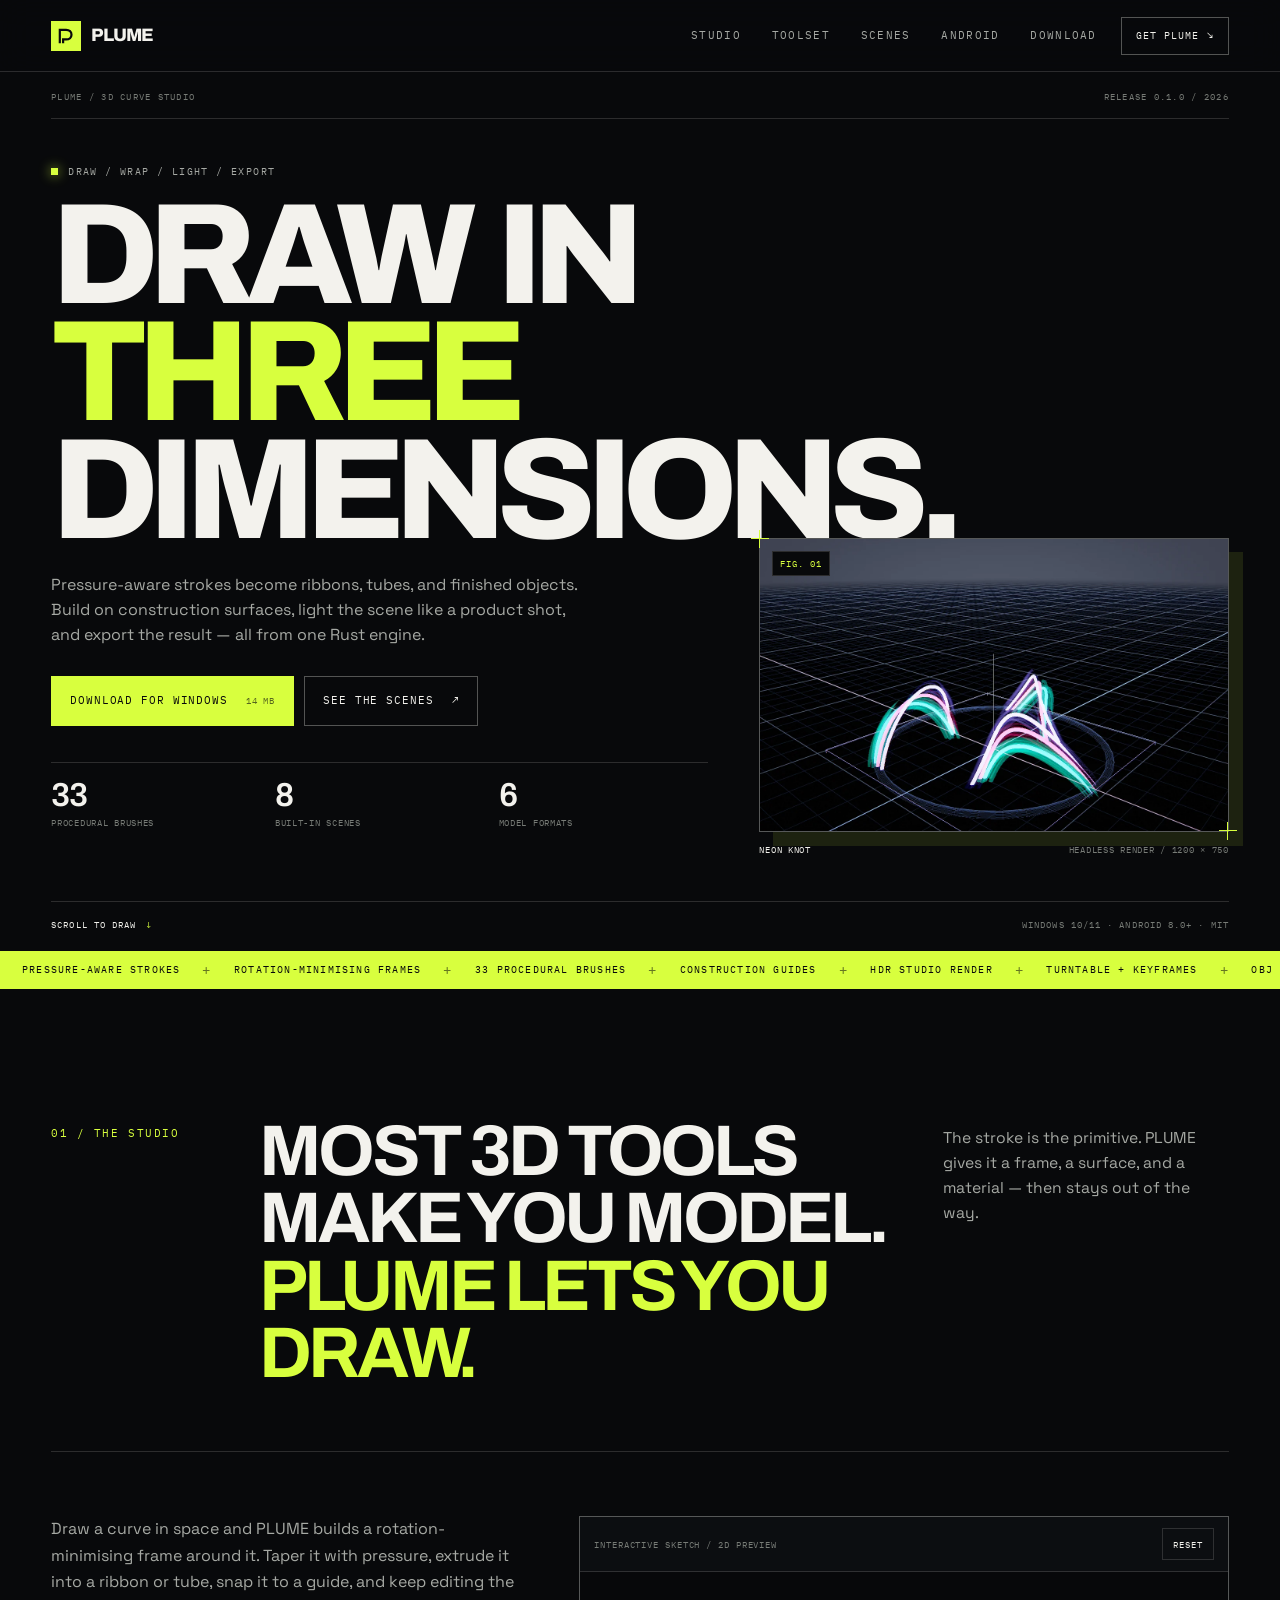
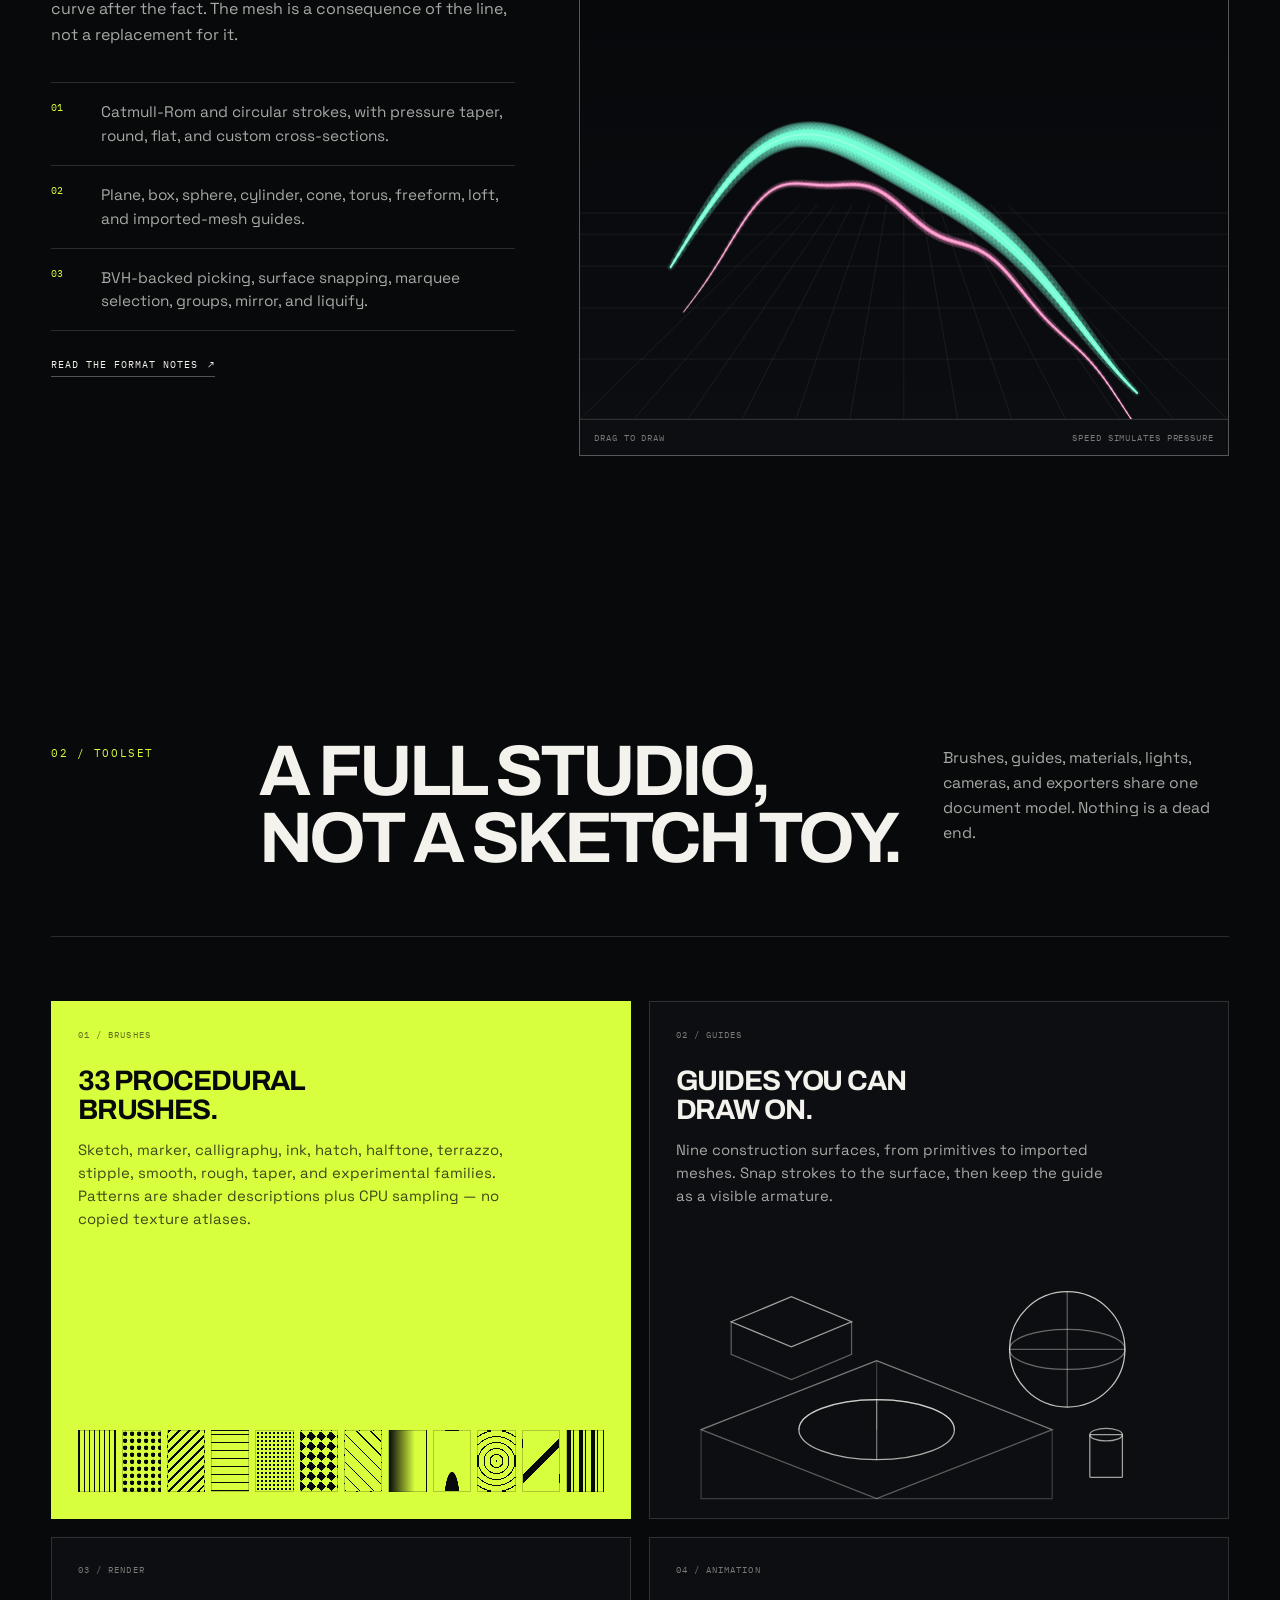
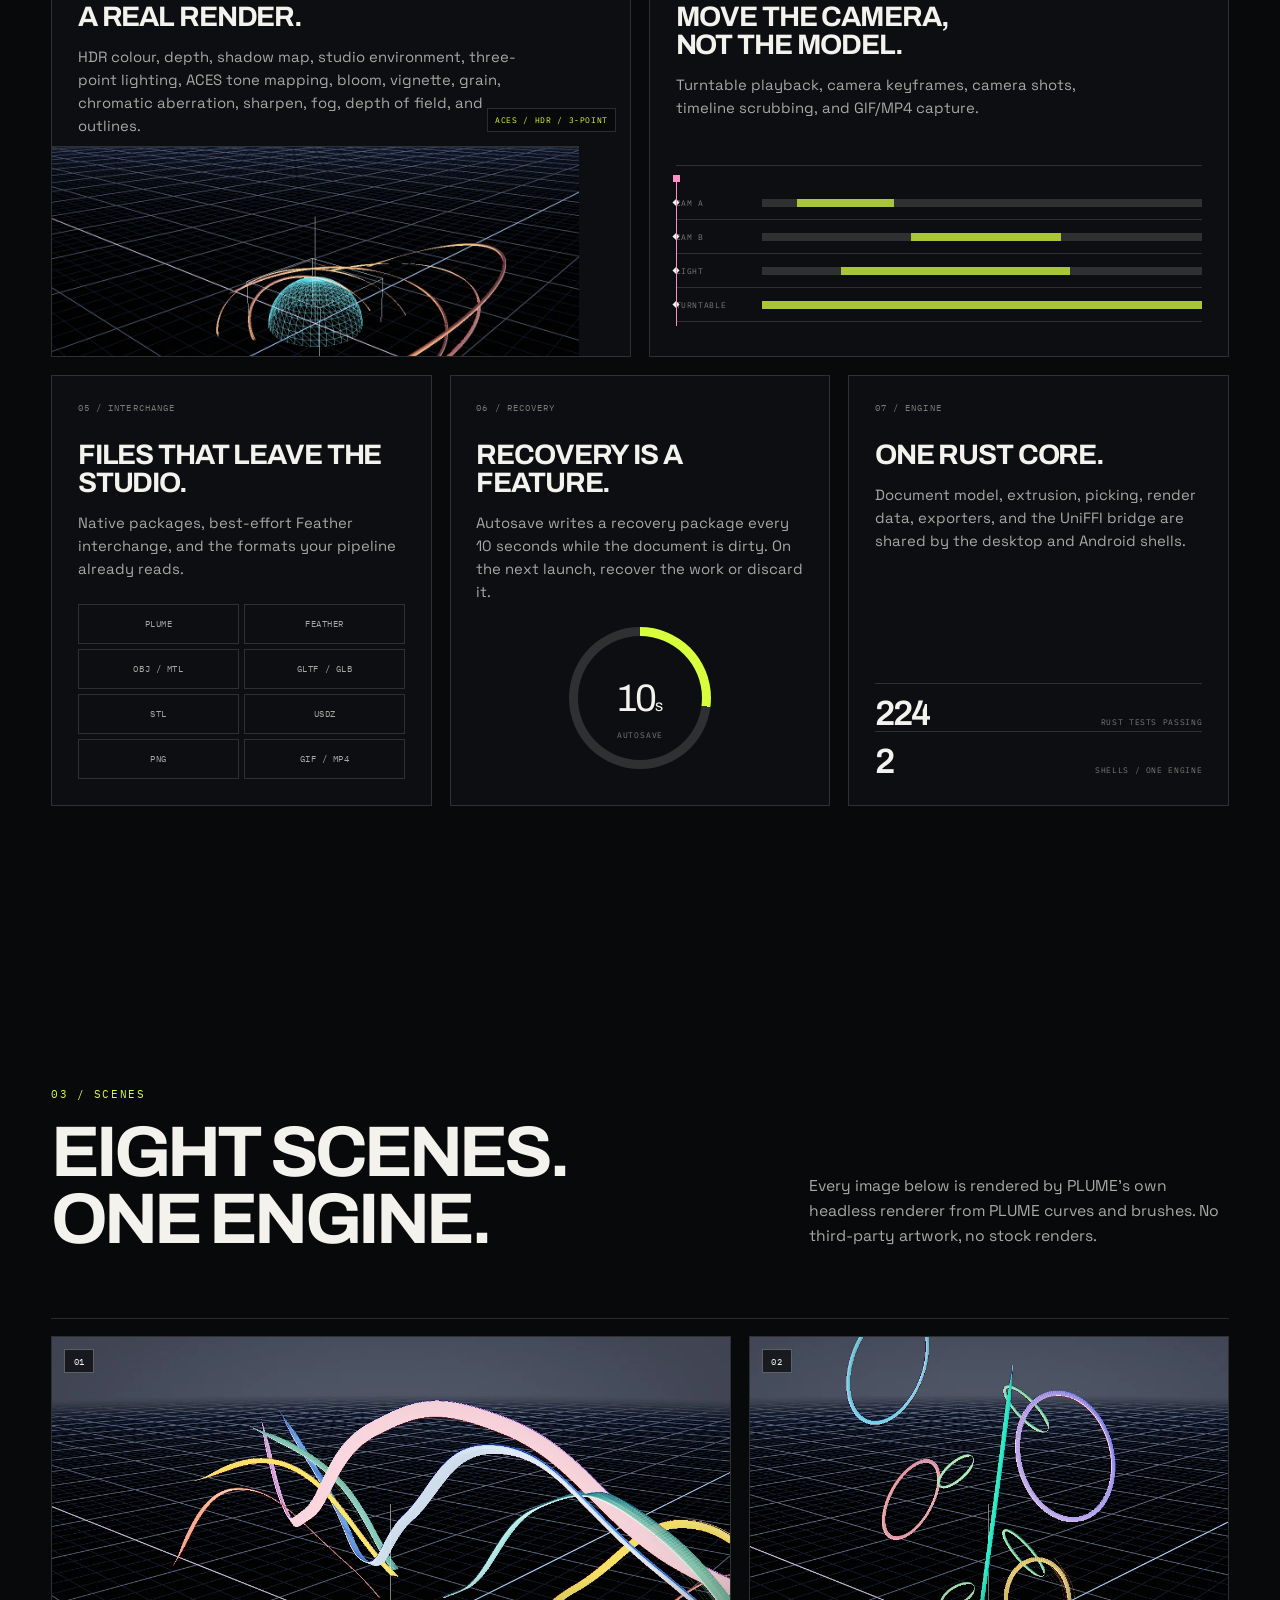
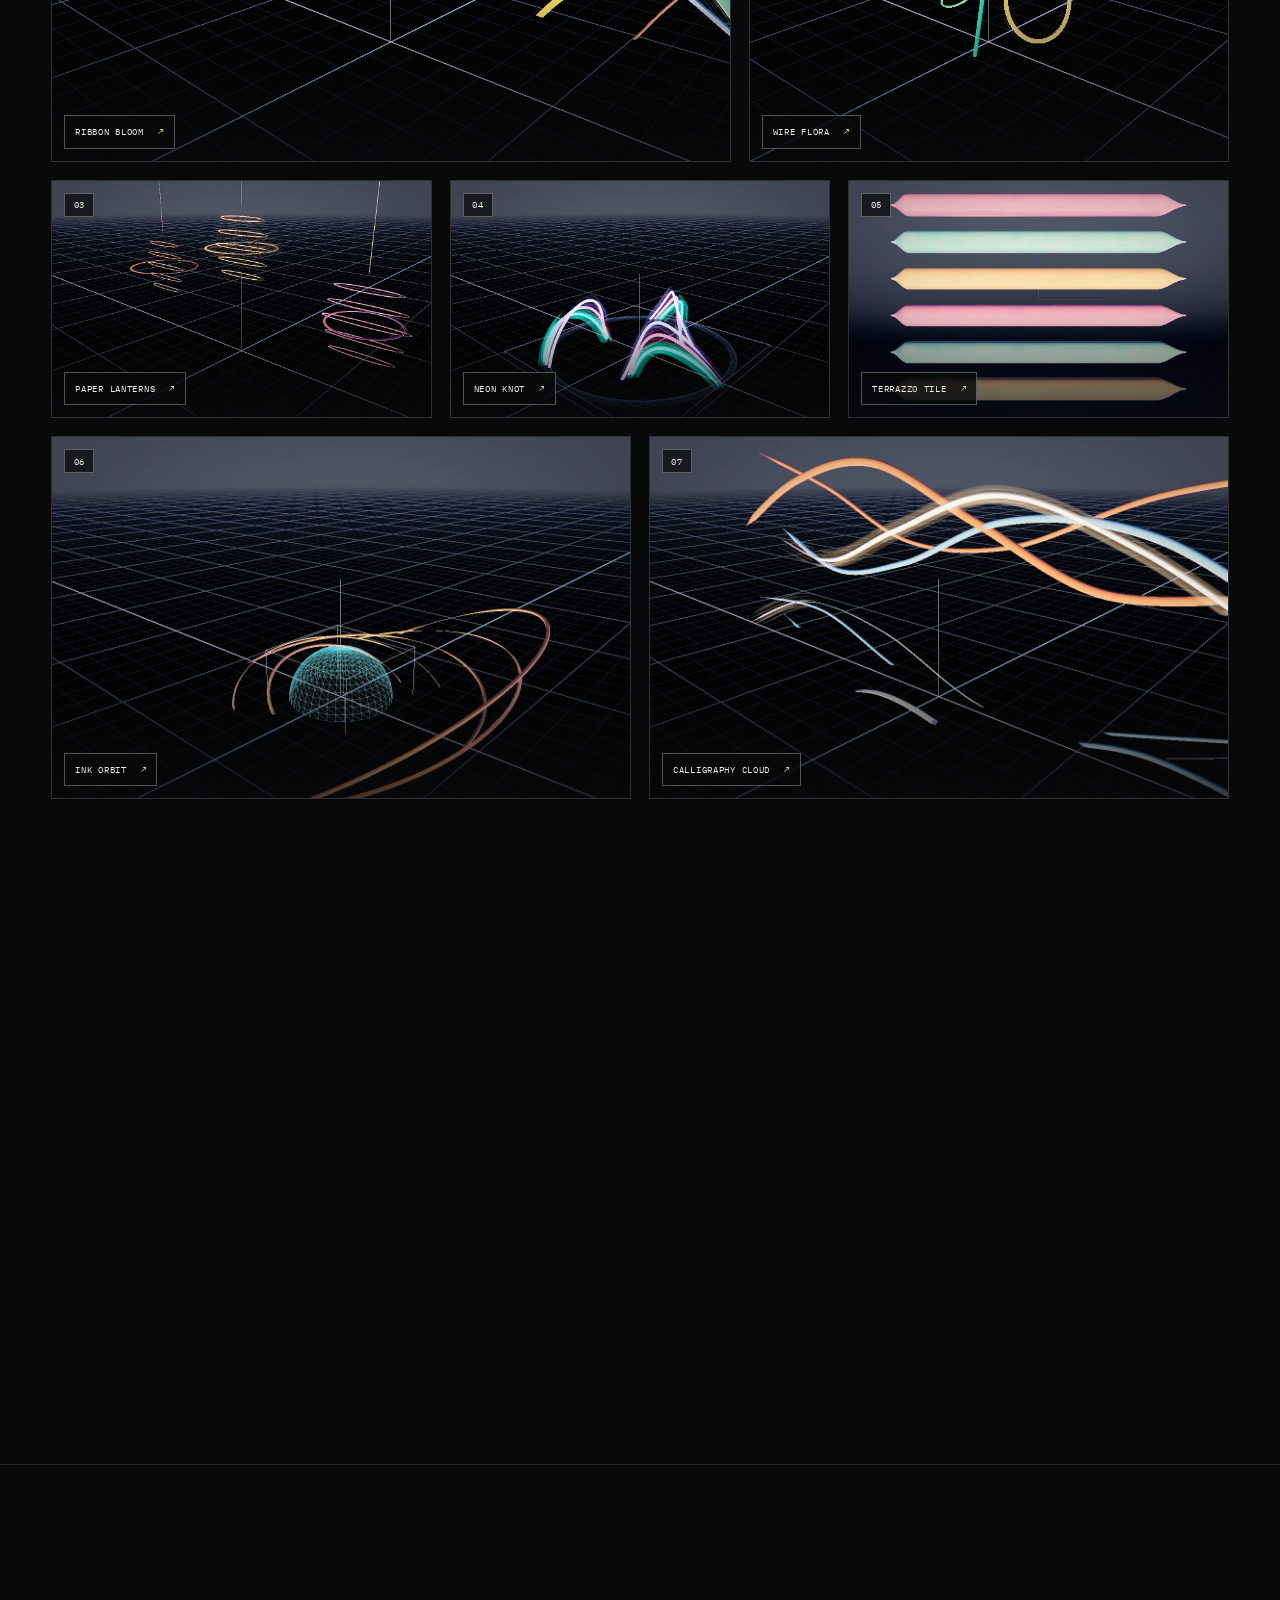
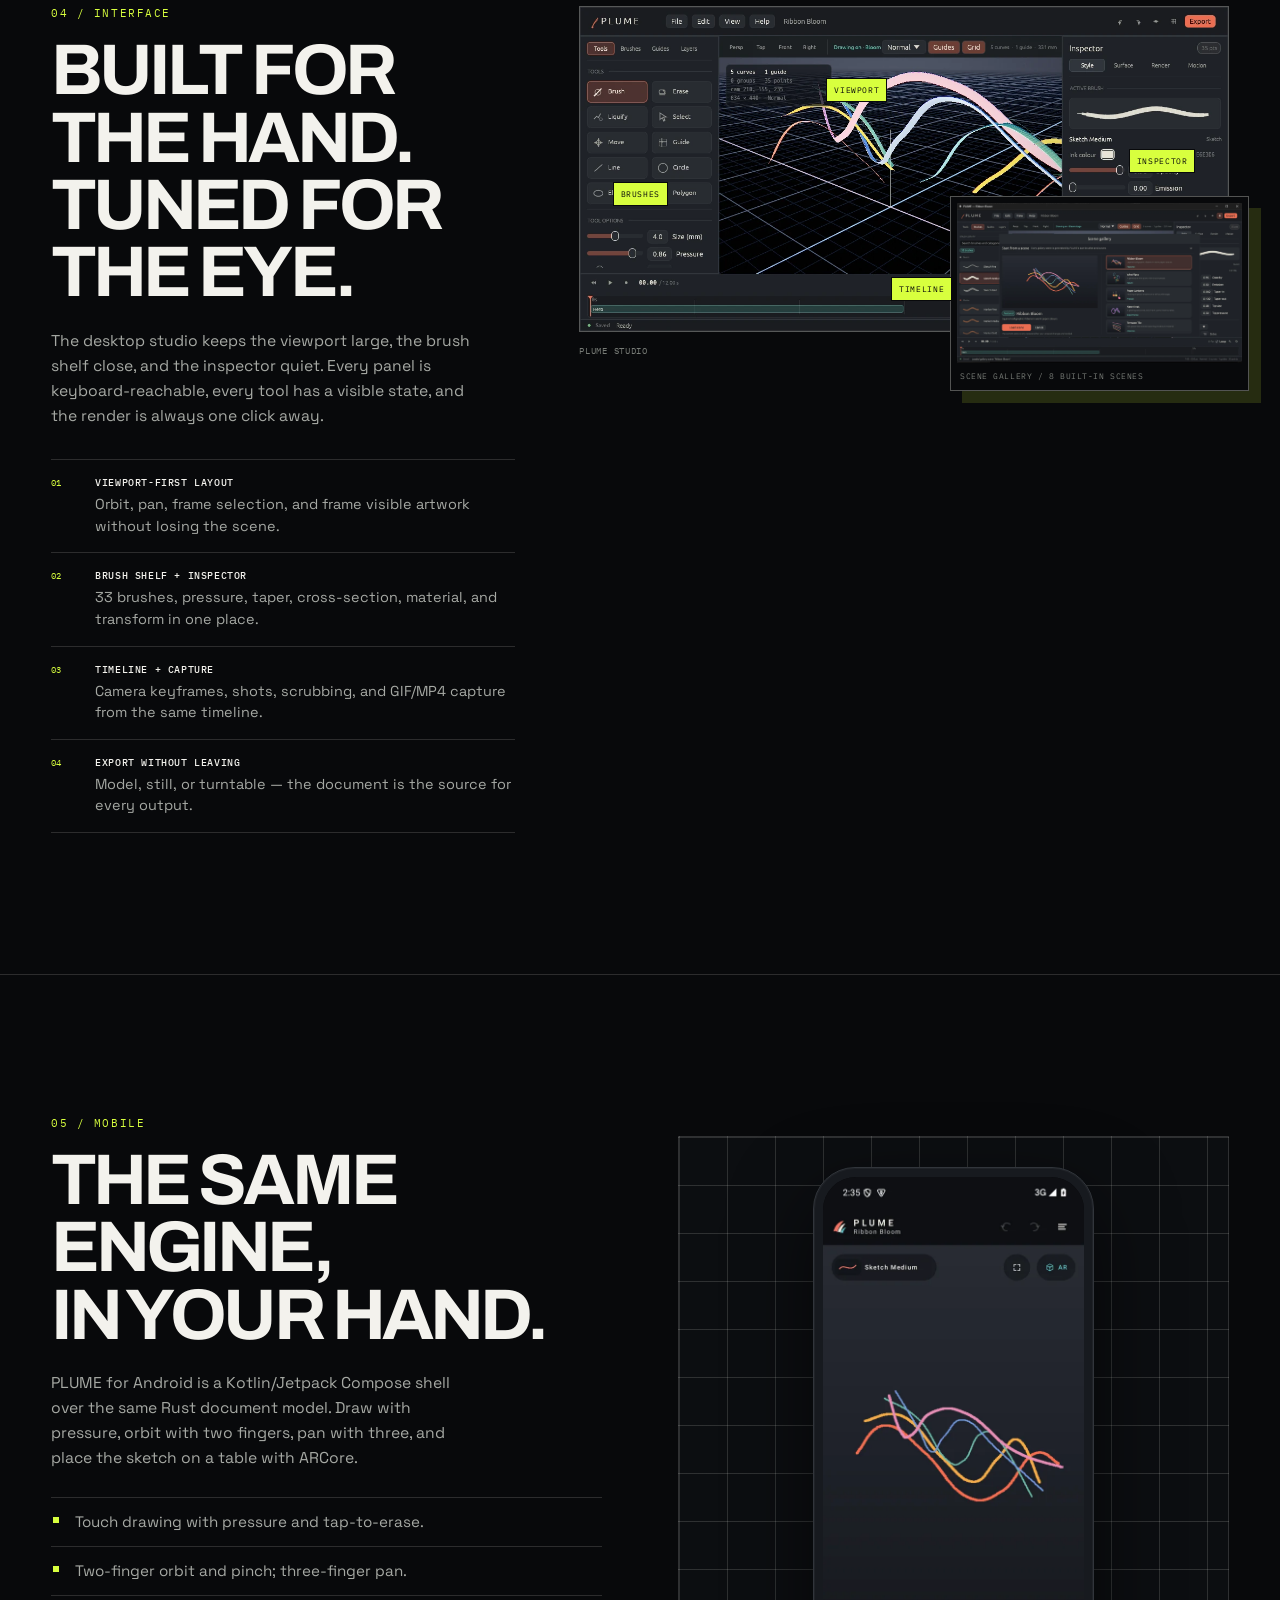
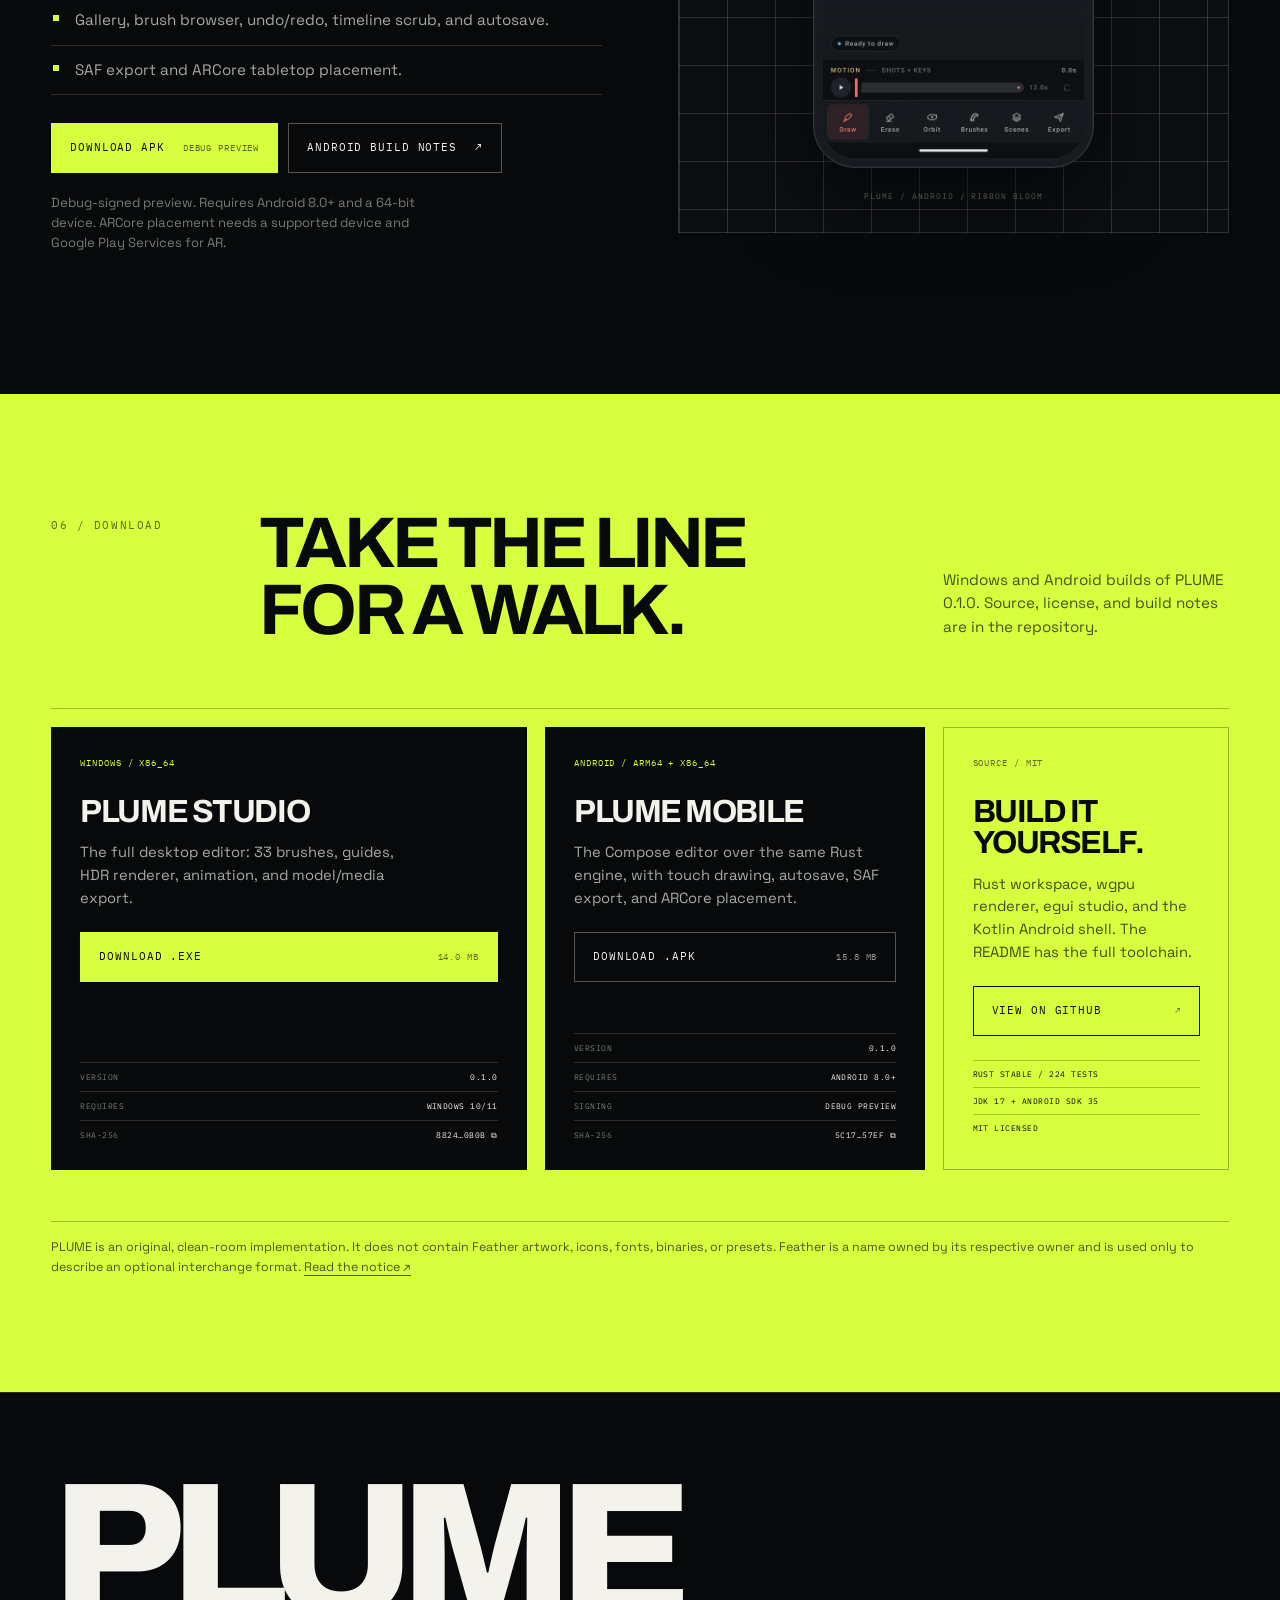
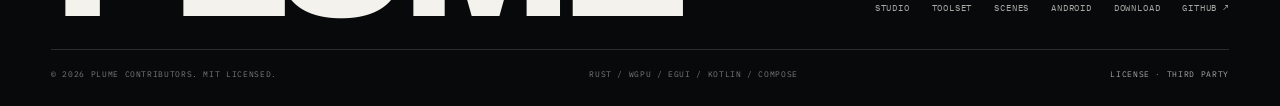
==== commit 5e6efc05: "PLUME: record the 224-test suite" ====
--- a/site/index.html
+++ b/site/index.html
@@ -246,7 +246,7 @@
           <p class="card-index">07 / ENGINE</p>
           <h3>One Rust core.</h3>
           <p>Document model, extrusion, picking, render data, exporters, and the UniFFI bridge are shared by the desktop and Android shells.</p>
-          <div class="stat-line"><strong>223</strong><span>Rust tests passing</span></div>
+          <div class="stat-line"><strong>224</strong><span>Rust tests passing</span></div>
           <div class="stat-line"><strong>2</strong><span>shells / one engine</span></div>
         </article>
       </div>
@@ -401,7 +401,7 @@
           <p>Rust workspace, wgpu renderer, egui studio, and the Kotlin Android shell. The README has the full toolchain.</p>
           <a class="btn btn--ghost btn--wide" href="https://github.com/aamirenic/Plume">View on GitHub <span aria-hidden="true">↗</span></a>
           <ul class="source-list">
-            <li>Rust stable / 223 tests</li>
+            <li>Rust stable / 224 tests</li>
             <li>JDK 17 + Android SDK 35</li>
             <li>MIT licensed</li>
           </ul>
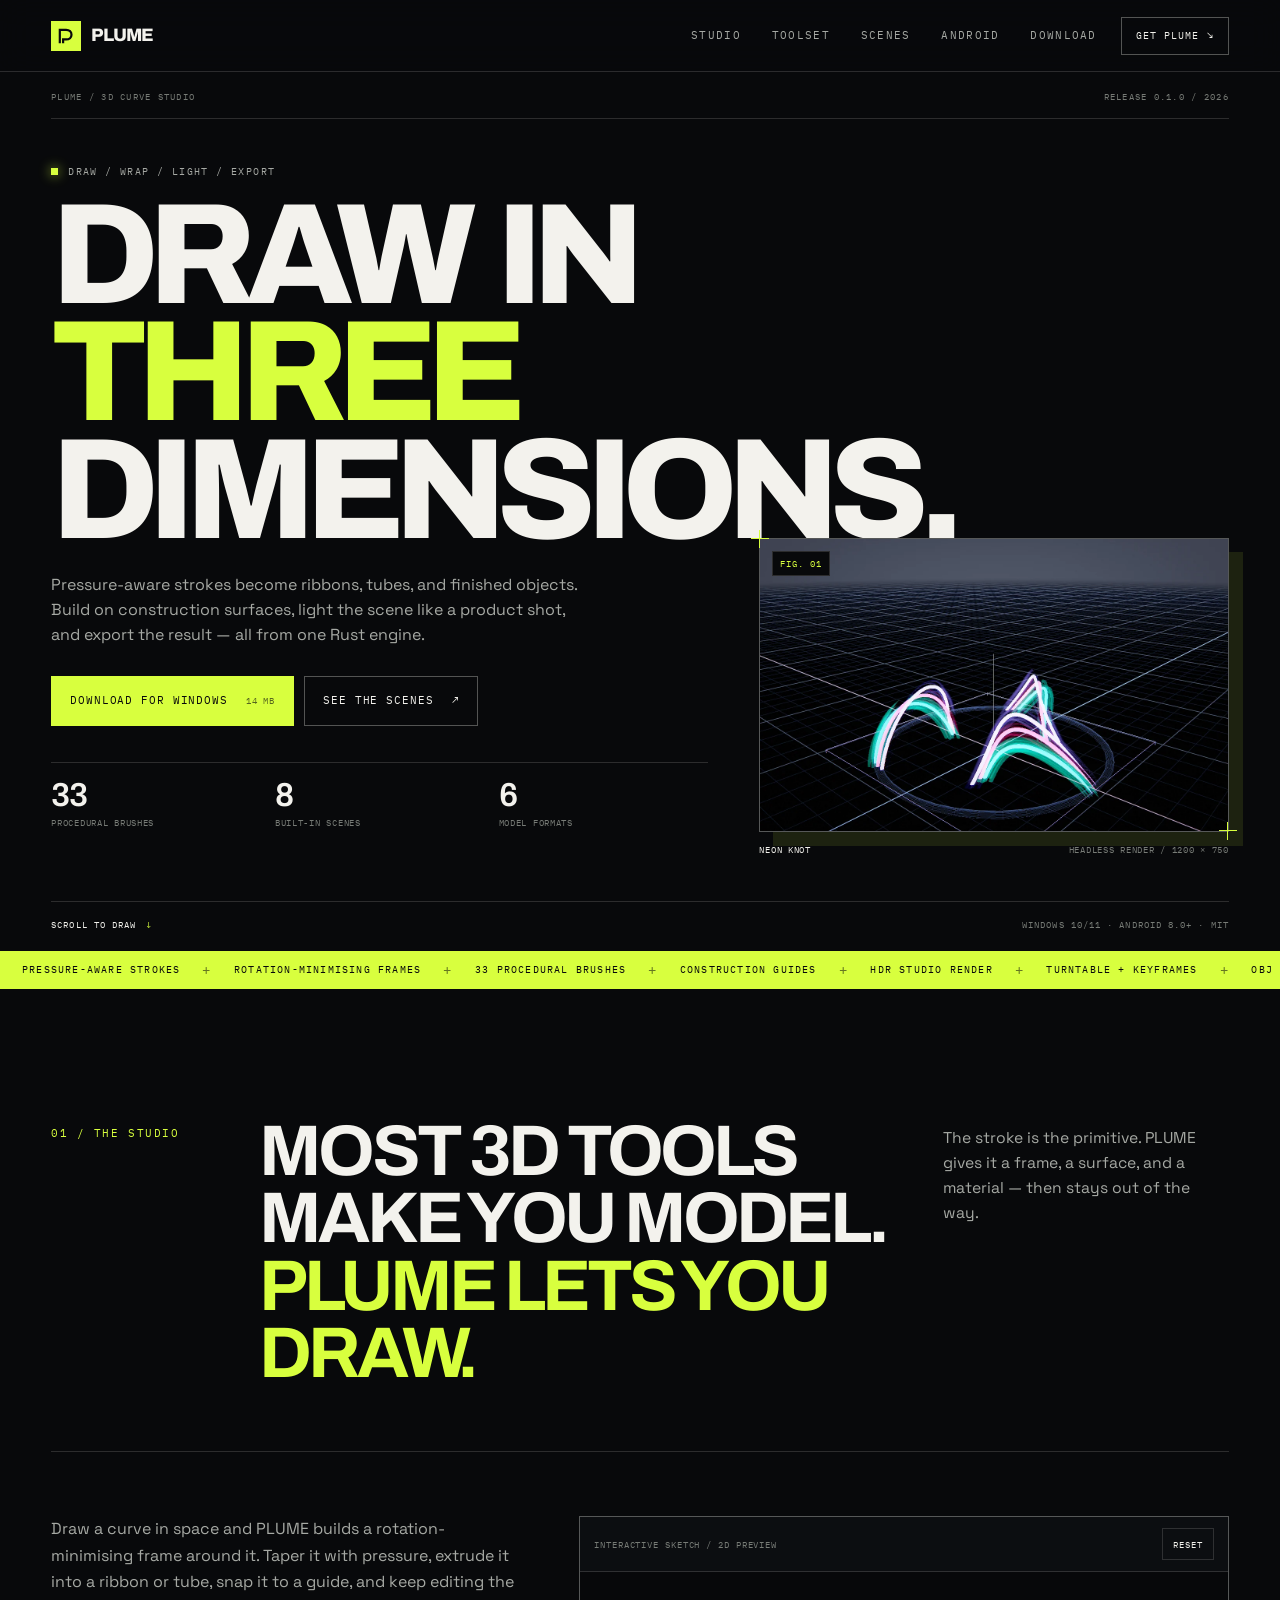
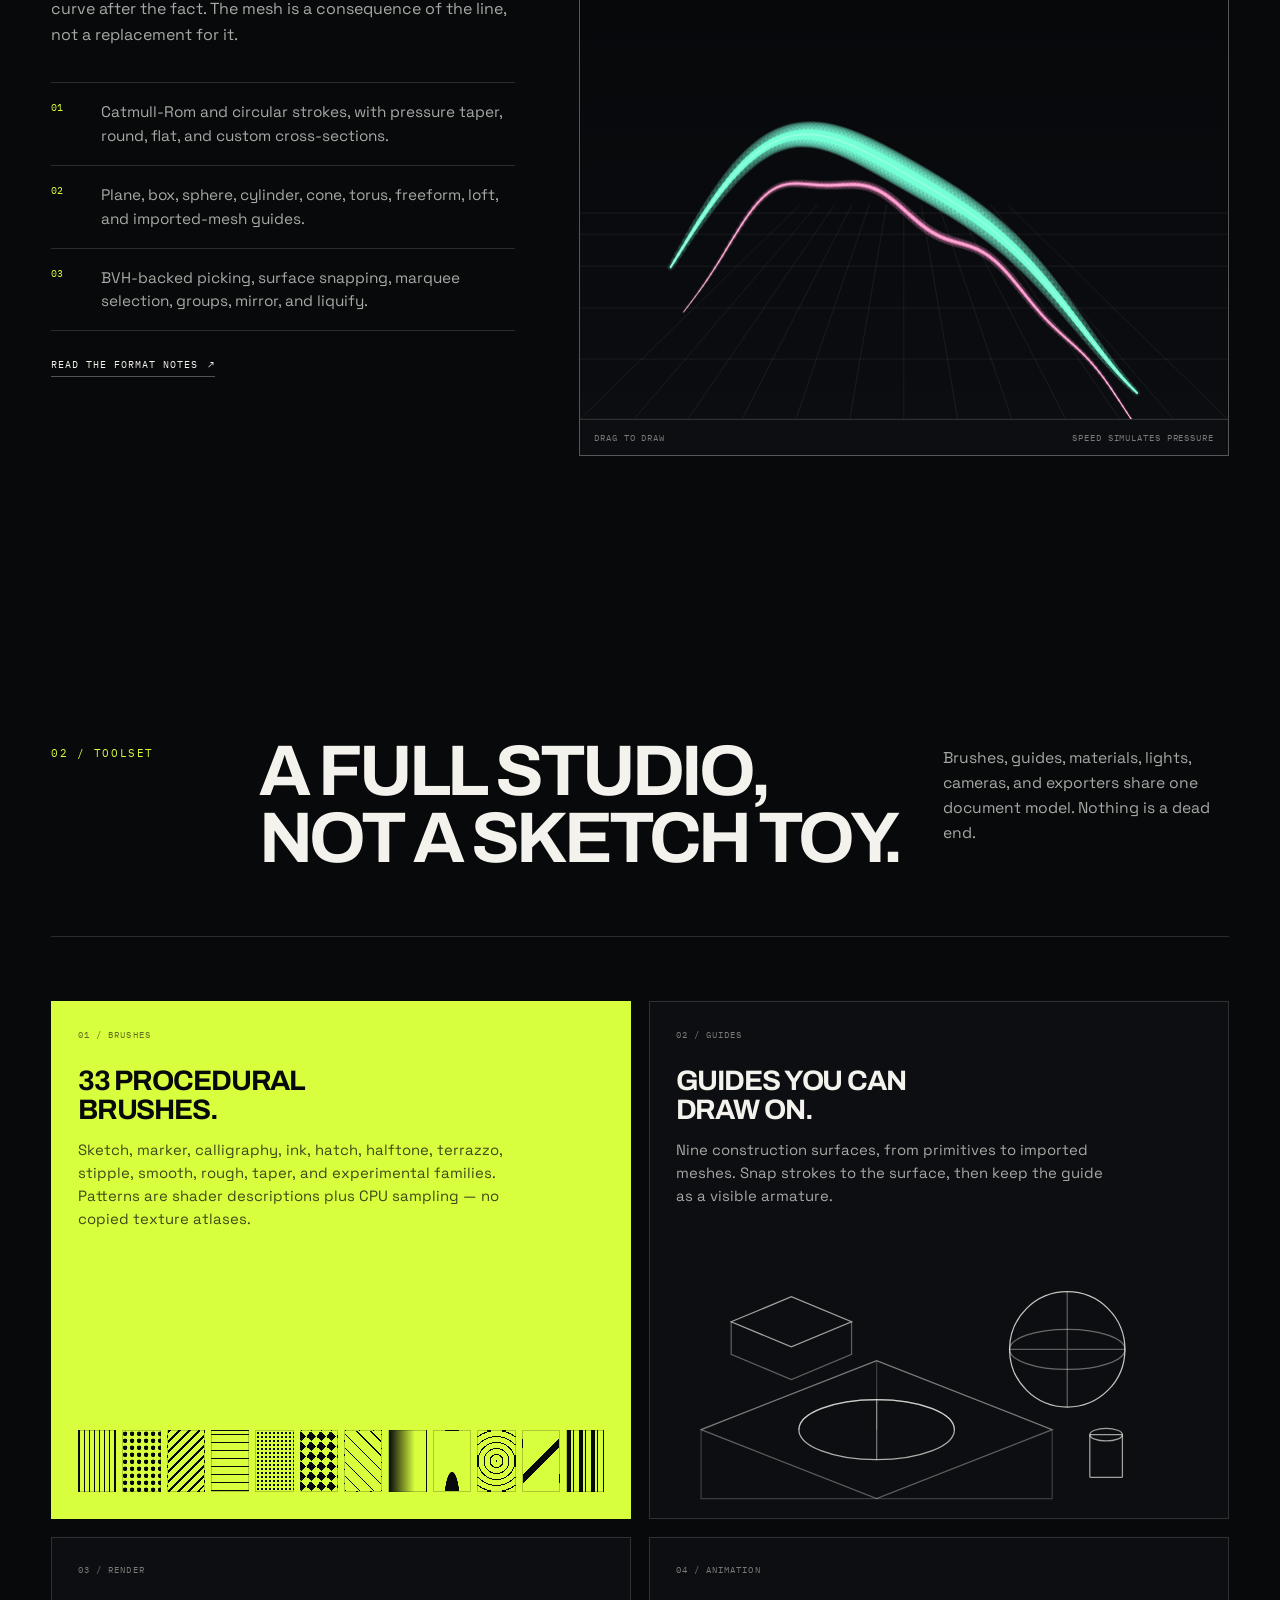
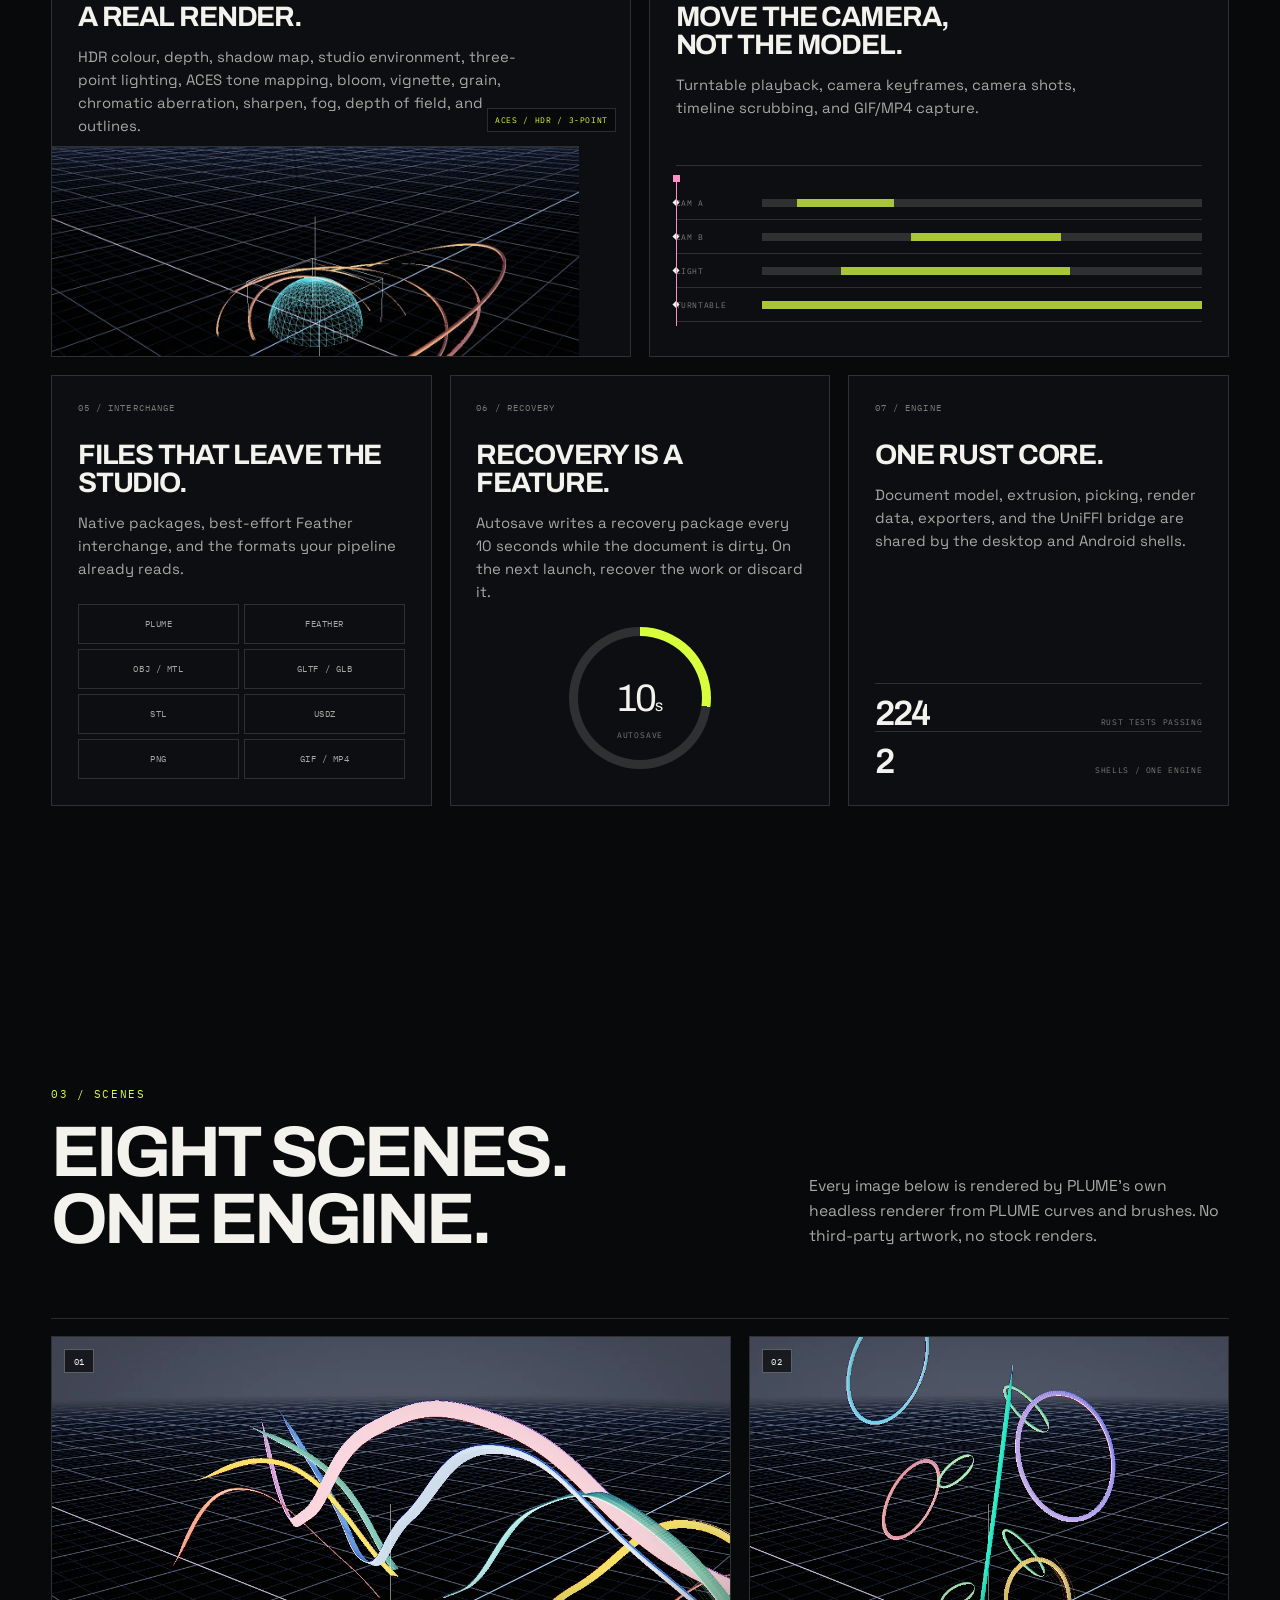
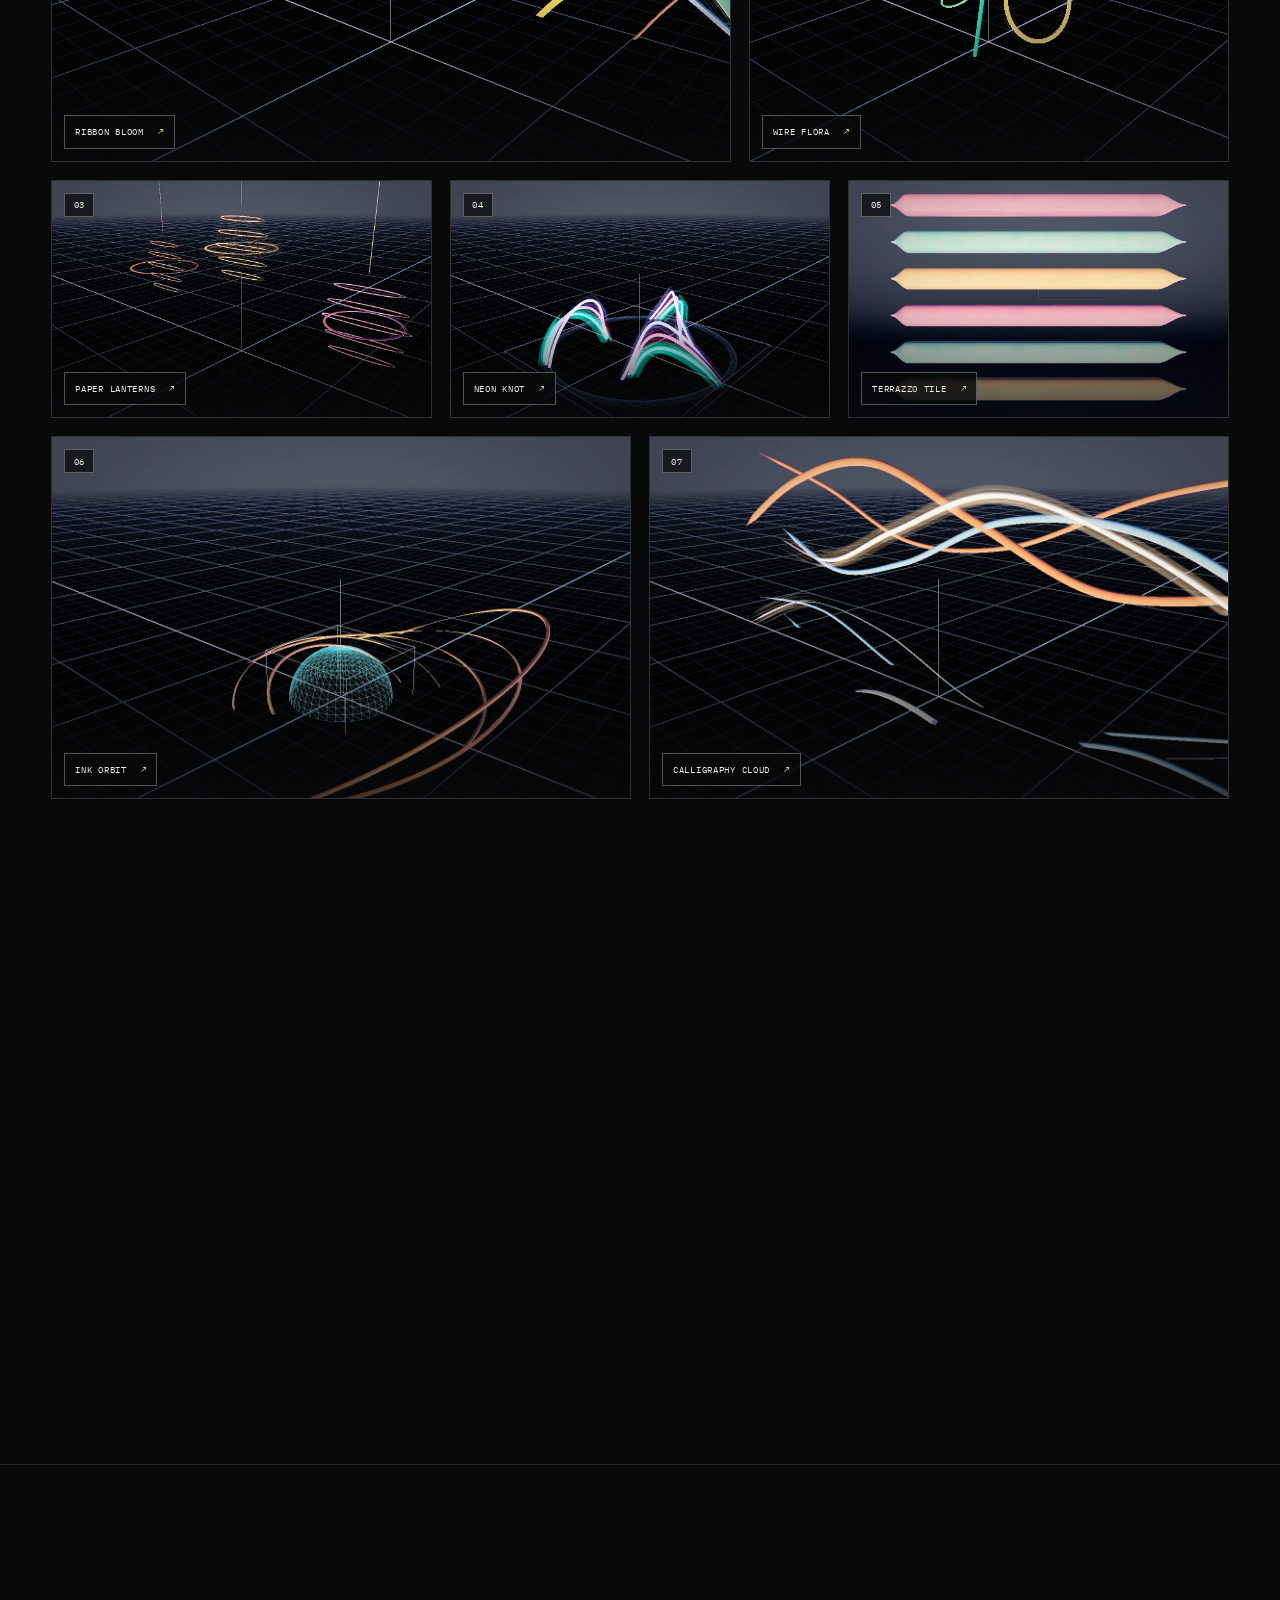
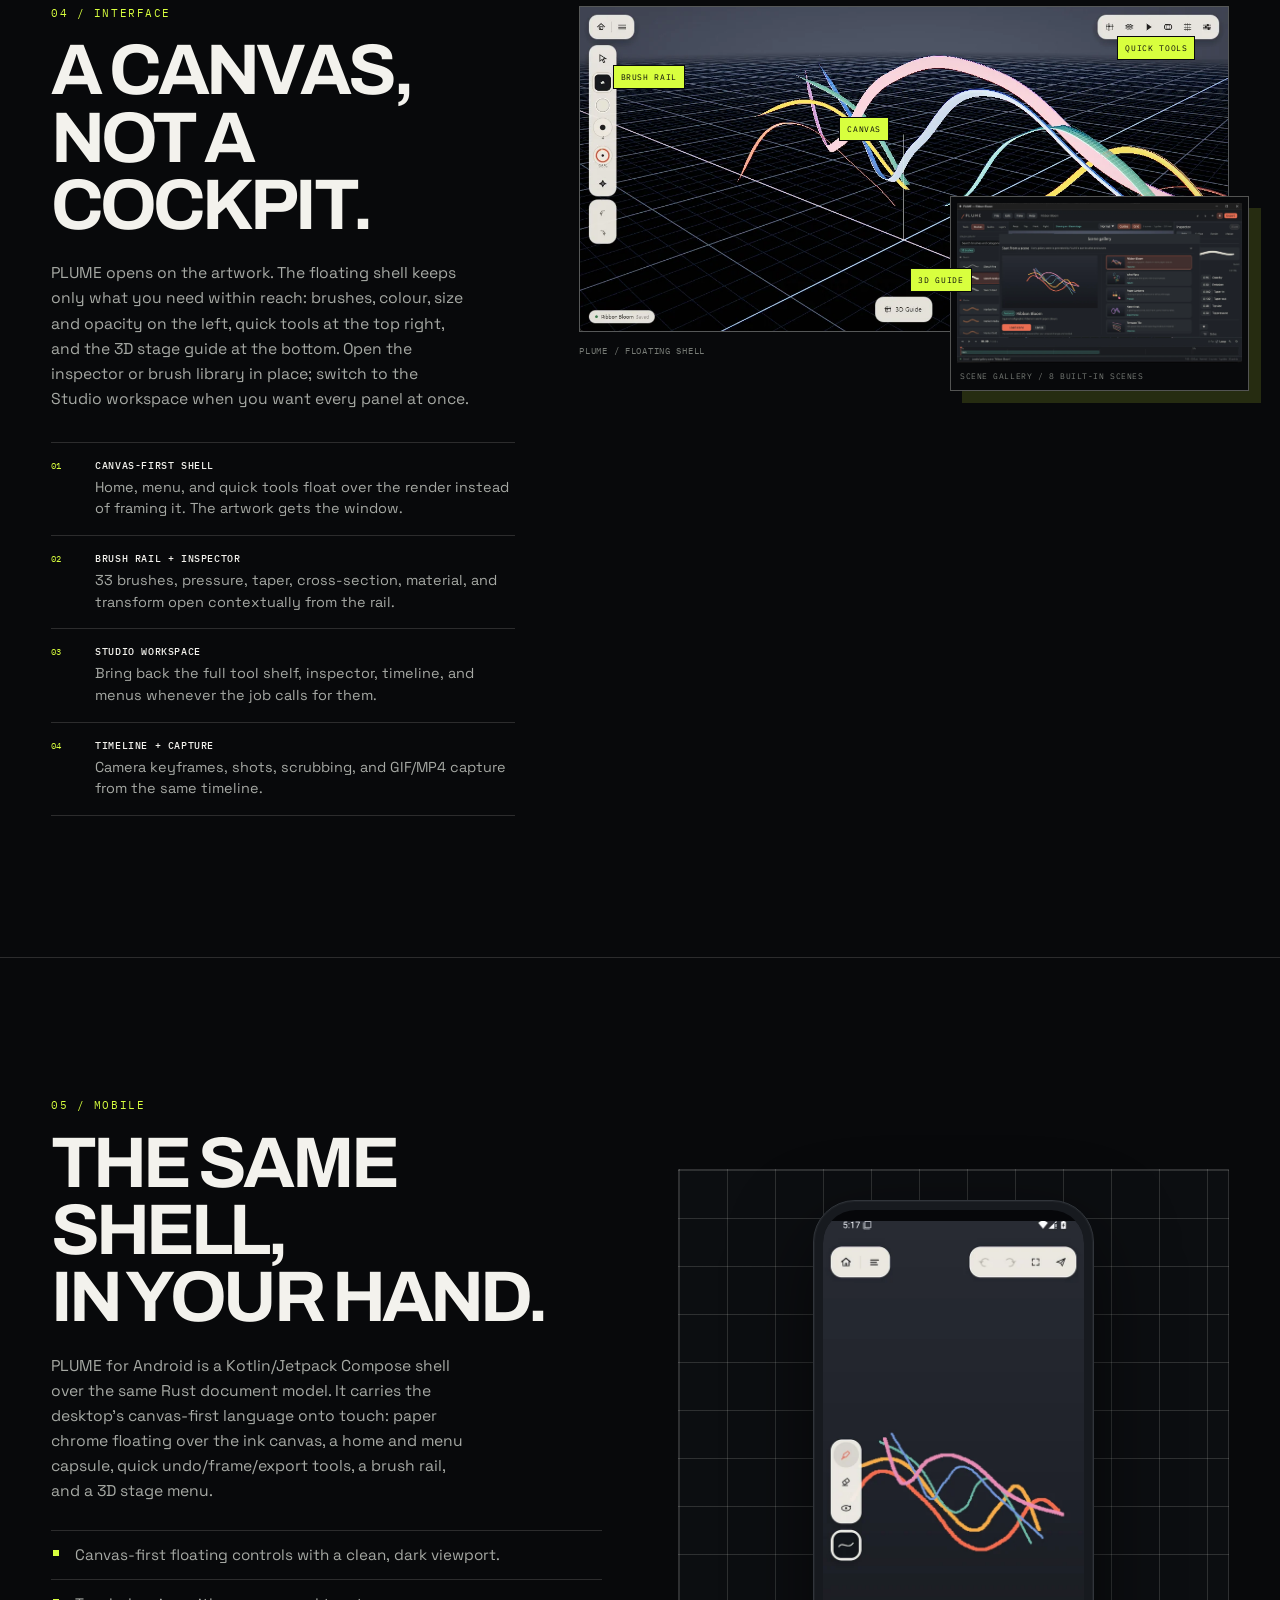
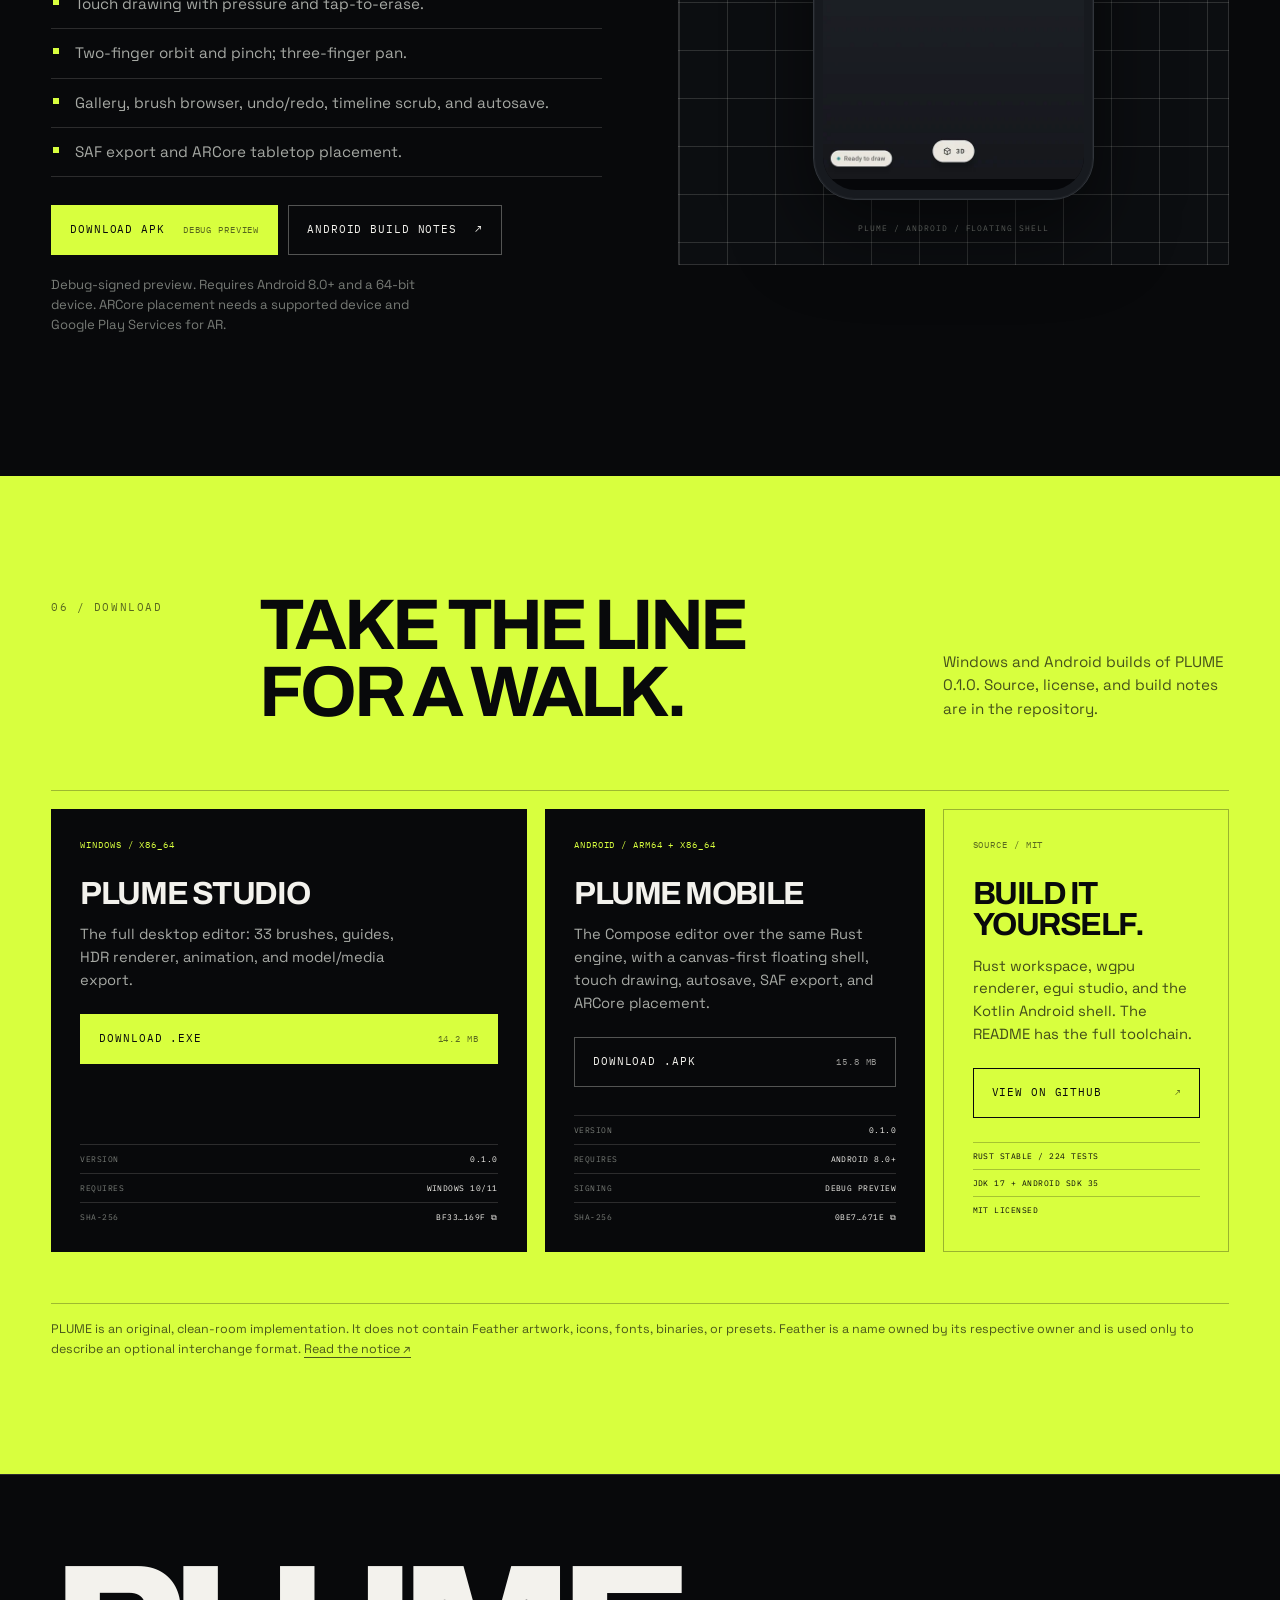
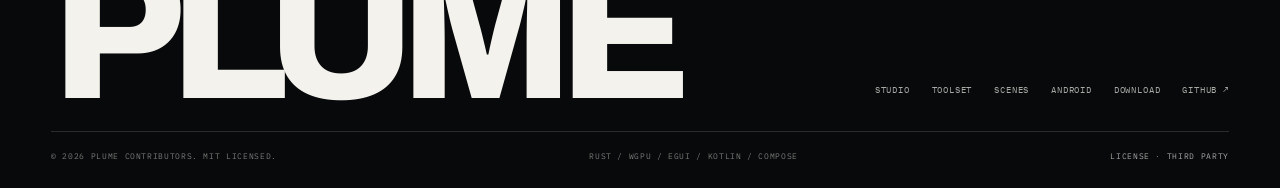
==== commit ab490d3c: "PLUME: ship the canvas-first floating shell on desktop and Android" ====
--- a/site/index.html
+++ b/site/index.html
@@ -308,38 +308,39 @@
     <section class="section section--interface">
       <div class="interface-copy">
         <p class="index">04 / INTERFACE</p>
-        <h2>Built for the hand.<br>Tuned for the eye.</h2>
-        <p class="section-lede">The desktop studio keeps the viewport large, the brush shelf close, and the inspector quiet. Every panel is keyboard-reachable, every tool has a visible state, and the render is always one click away.</p>
+        <h2>A canvas,<br>not a cockpit.</h2>
+        <p class="section-lede">PLUME opens on the artwork. The floating shell keeps only what you need within reach: brushes, colour, size and opacity on the left, quick tools at the top right, and the 3D stage guide at the bottom. Open the inspector or brush library in place; switch to the Studio workspace when you want every panel at once.</p>
         <ul class="interface-list">
-          <li><span>01</span><div><b>Viewport-first layout</b><p>Orbit, pan, frame selection, and frame visible artwork without losing the scene.</p></div></li>
-          <li><span>02</span><div><b>Brush shelf + inspector</b><p>33 brushes, pressure, taper, cross-section, material, and transform in one place.</p></div></li>
-          <li><span>03</span><div><b>Timeline + capture</b><p>Camera keyframes, shots, scrubbing, and GIF/MP4 capture from the same timeline.</p></div></li>
-          <li><span>04</span><div><b>Export without leaving</b><p>Model, still, or turntable — the document is the source for every output.</p></div></li>
+          <li><span>01</span><div><b>Canvas-first shell</b><p>Home, menu, and quick tools float over the render instead of framing it. The artwork gets the window.</p></div></li>
+          <li><span>02</span><div><b>Brush rail + inspector</b><p>33 brushes, pressure, taper, cross-section, material, and transform open contextually from the rail.</p></div></li>
+          <li><span>03</span><div><b>Studio workspace</b><p>Bring back the full tool shelf, inspector, timeline, and menus whenever the job calls for them.</p></div></li>
+          <li><span>04</span><div><b>Timeline + capture</b><p>Camera keyframes, shots, scrubbing, and GIF/MP4 capture from the same timeline.</p></div></li>
         </ul>
       </div>
 
       <figure class="interface-shot">
         <div class="interface-frame">
-          <img src="assets/img/desktop-studio.webp" width="1200" height="600" alt="PLUME Studio desktop interface showing the Ribbon Bloom scene, tool shelf, viewport, inspector, and timeline." loading="lazy">
-          <span class="interface-tag interface-tag--1">VIEWPORT</span>
-          <span class="interface-tag interface-tag--2">BRUSHES</span>
-          <span class="interface-tag interface-tag--3">INSPECTOR</span>
-          <span class="interface-tag interface-tag--4">TIMELINE</span>
+          <img src="assets/img/desktop-floating.webp" width="1200" height="600" alt="PLUME's canvas-first floating shell over the Ribbon Bloom scene, with paper chrome, a brush rail, quick tools, and a 3D stage guide." loading="lazy">
+          <span class="interface-tag interface-tag--1">CANVAS</span>
+          <span class="interface-tag interface-tag--2">BRUSH RAIL</span>
+          <span class="interface-tag interface-tag--3">QUICK TOOLS</span>
+          <span class="interface-tag interface-tag--4">3D GUIDE</span>
         </div>
         <div class="interface-inset">
           <img src="assets/img/scene-gallery.webp" width="1296" height="719" alt="PLUME's in-app scene gallery with eight built-in scenes." loading="lazy">
           <span>SCENE GALLERY / 8 BUILT-IN SCENES</span>
         </div>
-        <figcaption><span>PLUME STUDIO</span><span>RIBBON BLOOM / DX12</span></figcaption>
+        <figcaption><span>PLUME / FLOATING SHELL</span><span>RIBBON BLOOM / DX12</span></figcaption>
       </figure>
     </section>
 
     <section class="section section--android" id="android">
       <div class="android-copy">
         <p class="index">05 / MOBILE</p>
-        <h2>The same engine,<br>in your hand.</h2>
-        <p class="section-lede">PLUME for Android is a Kotlin/Jetpack Compose shell over the same Rust document model. Draw with pressure, orbit with two fingers, pan with three, and place the sketch on a table with ARCore.</p>
+        <h2>The same shell,<br>in your hand.</h2>
+        <p class="section-lede">PLUME for Android is a Kotlin/Jetpack Compose shell over the same Rust document model. It carries the desktop's canvas-first language onto touch: paper chrome floating over the ink canvas, a home and menu capsule, quick undo/frame/export tools, a brush rail, and a 3D stage menu.</p>
         <ul class="android-list">
+          <li>Canvas-first floating controls with a clean, dark viewport.</li>
           <li>Touch drawing with pressure and tap-to-erase.</li>
           <li>Two-finger orbit and pinch; three-finger pan.</li>
           <li>Gallery, brush browser, undo/redo, timeline scrub, and autosave.</li>
@@ -352,13 +353,13 @@
         <p class="note">Debug-signed preview. Requires Android 8.0+ and a 64-bit device. ARCore placement needs a supported device and Google Play Services for AR.</p>
       </div>
 
-      <div class="phone-stage" aria-hidden="true">
+      <div class="phone-stage">
         <div class="phone">
           <div class="phone-screen">
-            <img class="phone-shot" src="assets/img/android-editor.webp" width="540" height="1200" alt="PLUME for Android showing the Ribbon Bloom scene, brush chip, frame and AR controls, timeline, and export dock." loading="lazy">
-          </div>
-        </div>
-        <span class="phone-label">PLUME / ANDROID / RIBBON BLOOM</span>
+            <img class="phone-shot" src="assets/img/android-editor.webp" width="540" height="1152" alt="PLUME for Android's canvas-first floating shell over the Ribbon Bloom scene, with home and menu capsule, quick tools, brush rail, 3D stage guide, and status capsule." loading="lazy">
+          </div>
+        </div>
+        <span class="phone-label">PLUME / ANDROID / FLOATING SHELL</span>
       </div>
     </section>
 
@@ -374,24 +375,24 @@
           <span class="platform">WINDOWS / x86_64</span>
           <h3>PLUME Studio</h3>
           <p>The full desktop editor: 33 brushes, guides, HDR renderer, animation, and model/media export.</p>
-          <a class="btn btn--signal btn--wide" href="https://github.com/aamirenic/Plume/releases/download/v0.1.0/plume-windows-x86_64.exe" download>Download .exe <span>14.0 MB</span></a>
+          <a class="btn btn--signal btn--wide" href="https://github.com/aamirenic/Plume/releases/download/v0.1.0/plume-windows-x86_64.exe" download>Download .exe <span>14.2 MB</span></a>
           <dl class="file-meta">
             <div><dt>VERSION</dt><dd>0.1.0</dd></div>
             <div><dt>REQUIRES</dt><dd>Windows 10/11</dd></div>
-            <div><dt>SHA-256</dt><dd><button class="copy-hash" type="button" data-copy="8824CB31DEDCCFA5C050C9E70301FAEDBEE09717888D29C0FB64DE6328D8FB0B" aria-label="Copy the Windows SHA-256 checksum">8824…0B0B <span aria-hidden="true">⧉</span></button></dd></div>
+            <div><dt>SHA-256</dt><dd><button class="copy-hash" type="button" data-copy="BF3368C7C4B29E50BB43AAC2B8DA416B742FA138DC5AEA7312C3C0199BFA169F" aria-label="Copy the Windows SHA-256 checksum">BF33…169F <span aria-hidden="true">⧉</span></button></dd></div>
           </dl>
         </article>
 
         <article class="download-card">
           <span class="platform">ANDROID / ARM64 + X86_64</span>
           <h3>PLUME Mobile</h3>
-          <p>The Compose editor over the same Rust engine, with touch drawing, autosave, SAF export, and ARCore placement.</p>
+          <p>The Compose editor over the same Rust engine, with a canvas-first floating shell, touch drawing, autosave, SAF export, and ARCore placement.</p>
           <a class="btn btn--ghost btn--wide" href="https://github.com/aamirenic/Plume/releases/download/v0.1.0/plume-android-0.1.0-debug.apk" download>Download .apk <span>15.8 MB</span></a>
           <dl class="file-meta">
             <div><dt>VERSION</dt><dd>0.1.0</dd></div>
             <div><dt>REQUIRES</dt><dd>Android 8.0+</dd></div>
             <div><dt>SIGNING</dt><dd>Debug preview</dd></div>
-            <div><dt>SHA-256</dt><dd><button class="copy-hash" type="button" data-copy="5C1754AF529E6EF223476CE67F08F5409751F1C286F7DEB99BCD3384977257EF" aria-label="Copy the Android SHA-256 checksum">5C17…57EF <span aria-hidden="true">⧉</span></button></dd></div>
+            <div><dt>SHA-256</dt><dd><button class="copy-hash" type="button" data-copy="0BE7E7EE963B47E4C286FF8834BAA80BD023FDDF7AD75DDFF7023D125672671E" aria-label="Copy the Android SHA-256 checksum">0BE7…671E <span aria-hidden="true">⧉</span></button></dd></div>
           </dl>
         </article>
 
--- a/site/assets/css/site.css
+++ b/site/assets/css/site.css
@@ -1404,10 +1404,10 @@
   letter-spacing: 0.08em;
 }
 
-.interface-tag--1 { top: 22%; left: 38%; }
-.interface-tag--2 { top: 54%; left: 5%; }
-.interface-tag--3 { top: 44%; right: 5%; }
-.interface-tag--4 { bottom: 9%; left: 48%; }
+.interface-tag--1 { top: 34%; left: 40%; }
+.interface-tag--2 { top: 18%; left: 5%; }
+.interface-tag--3 { top: 9%; right: 5%; }
+.interface-tag--4 { bottom: 12%; left: 51%; }
 
 .interface-inset {
   position: absolute;
@@ -2258,7 +2258,7 @@
   }
 
   .hero-title {
-    font-size: clamp(2.95rem, 15.2vw, 4.8rem);
+    font-size: clamp(2.75rem, 13.8vw, 4.8rem);
     margin-top: 16px;
   }
 
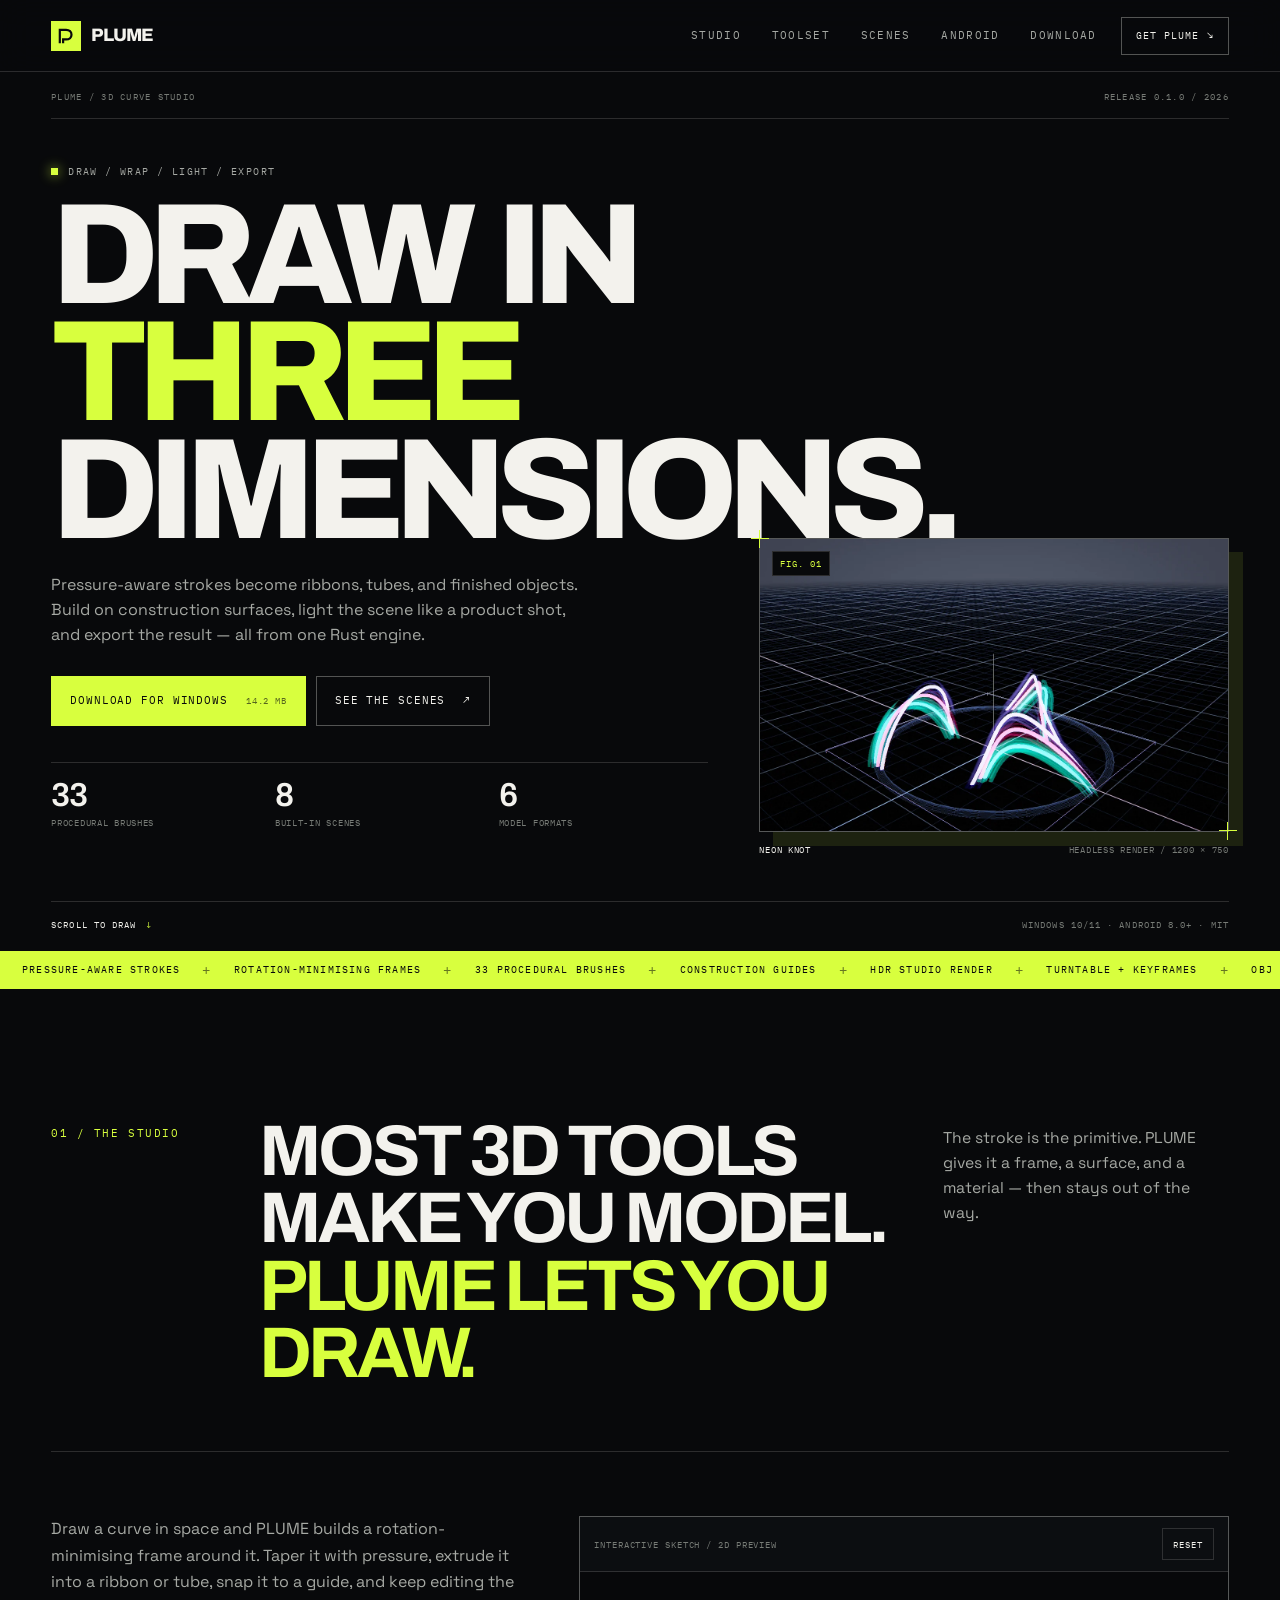
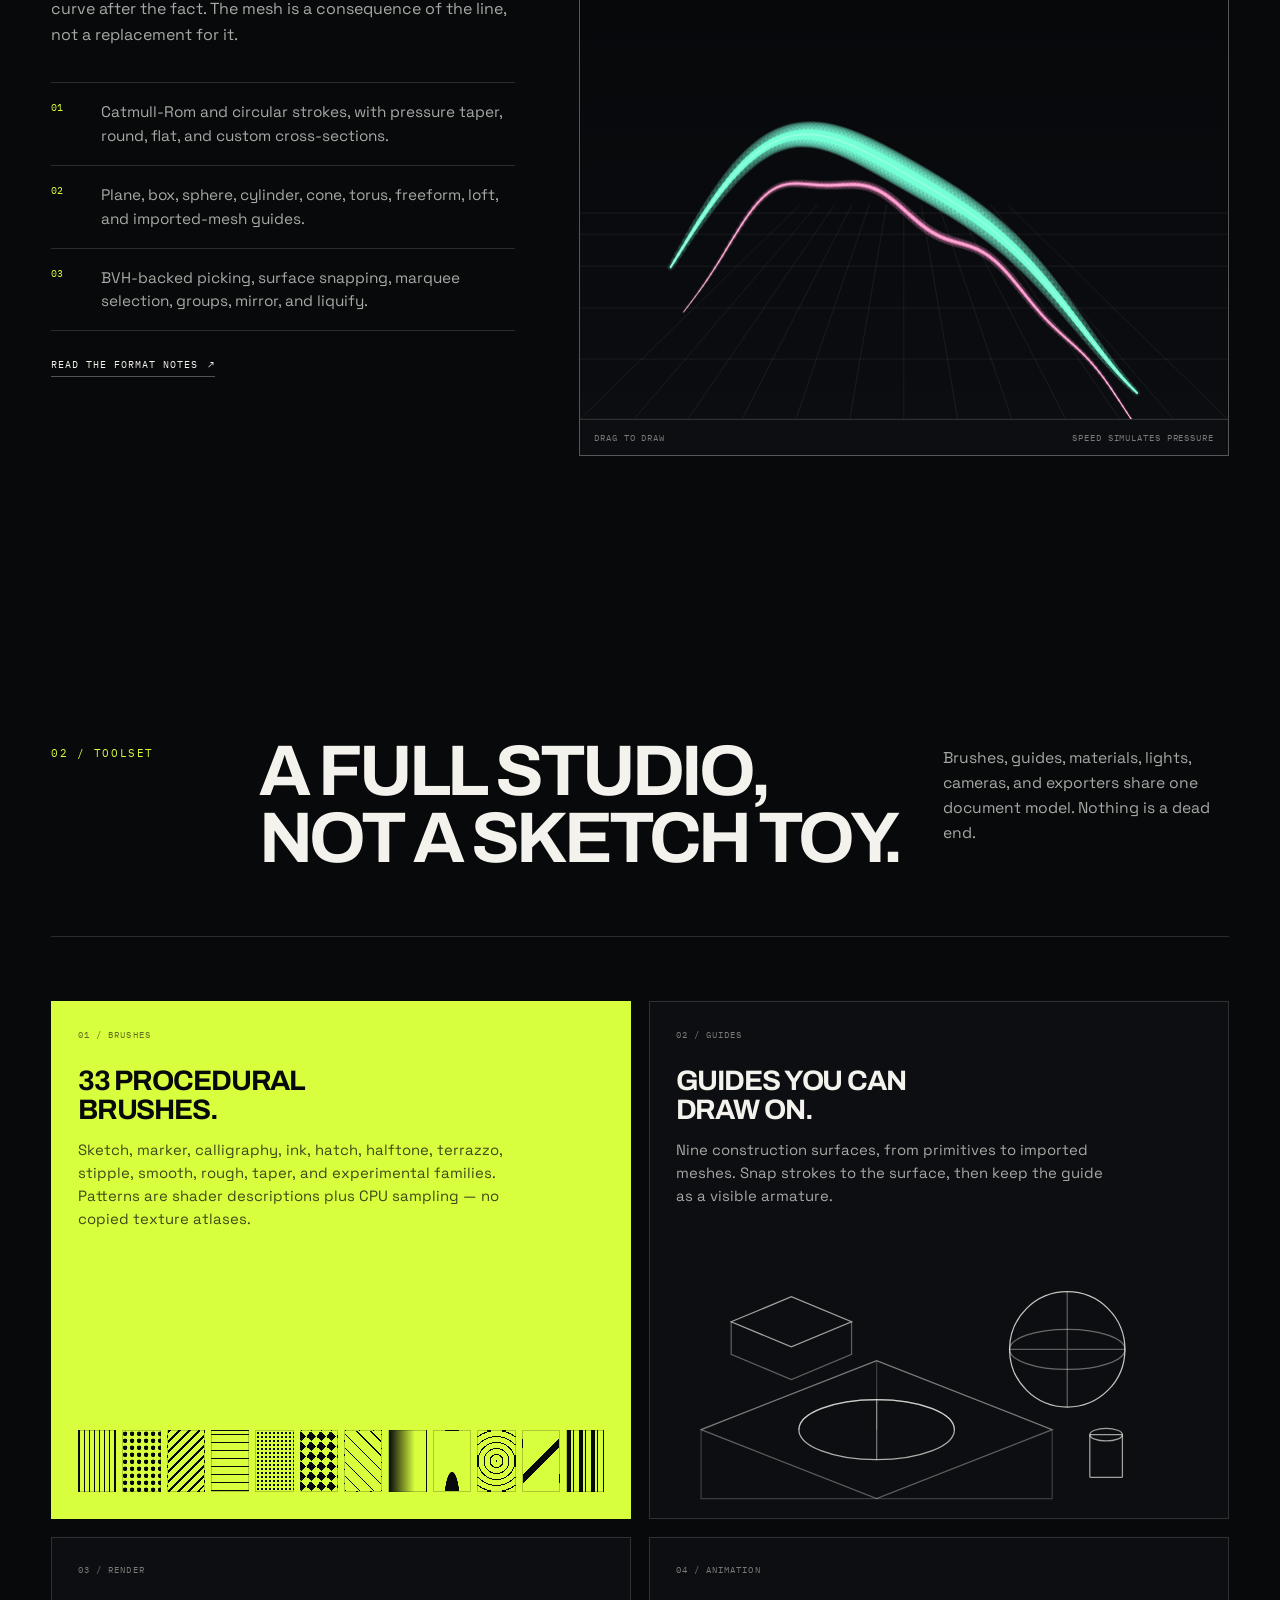
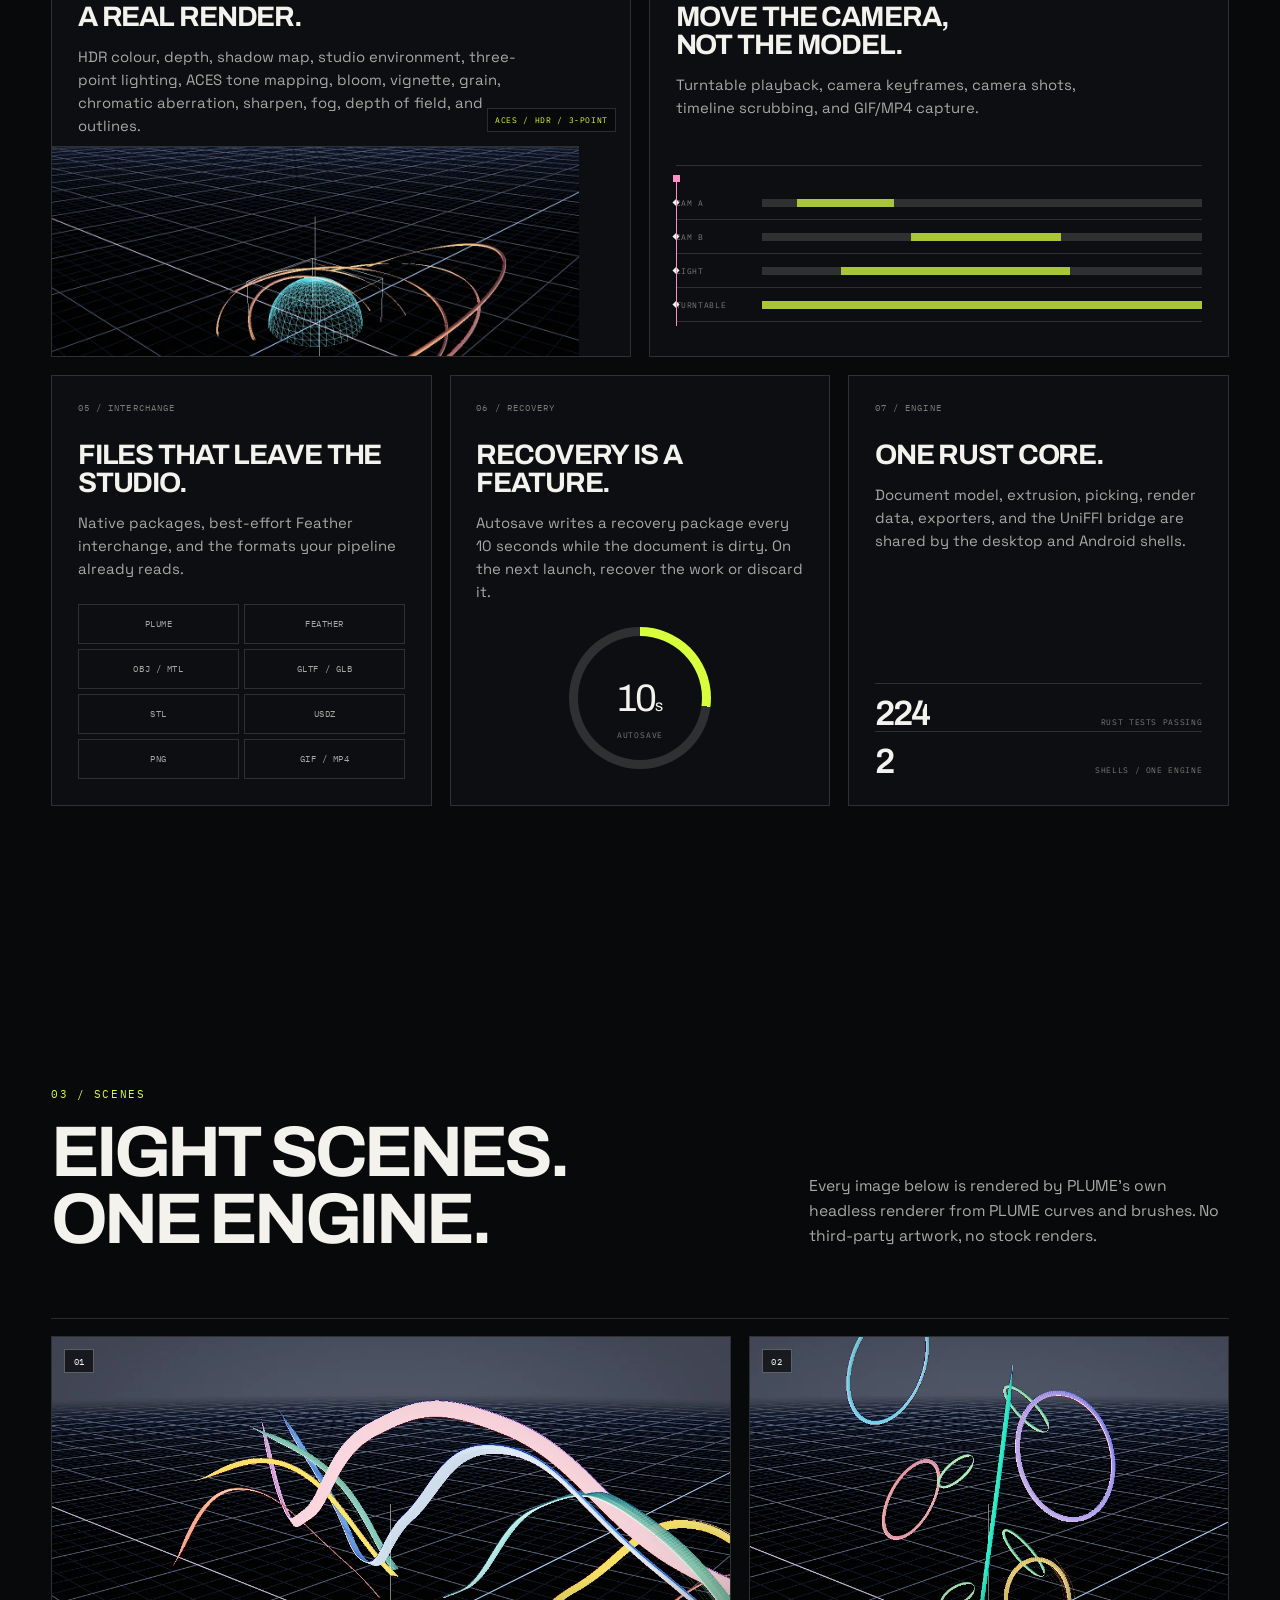
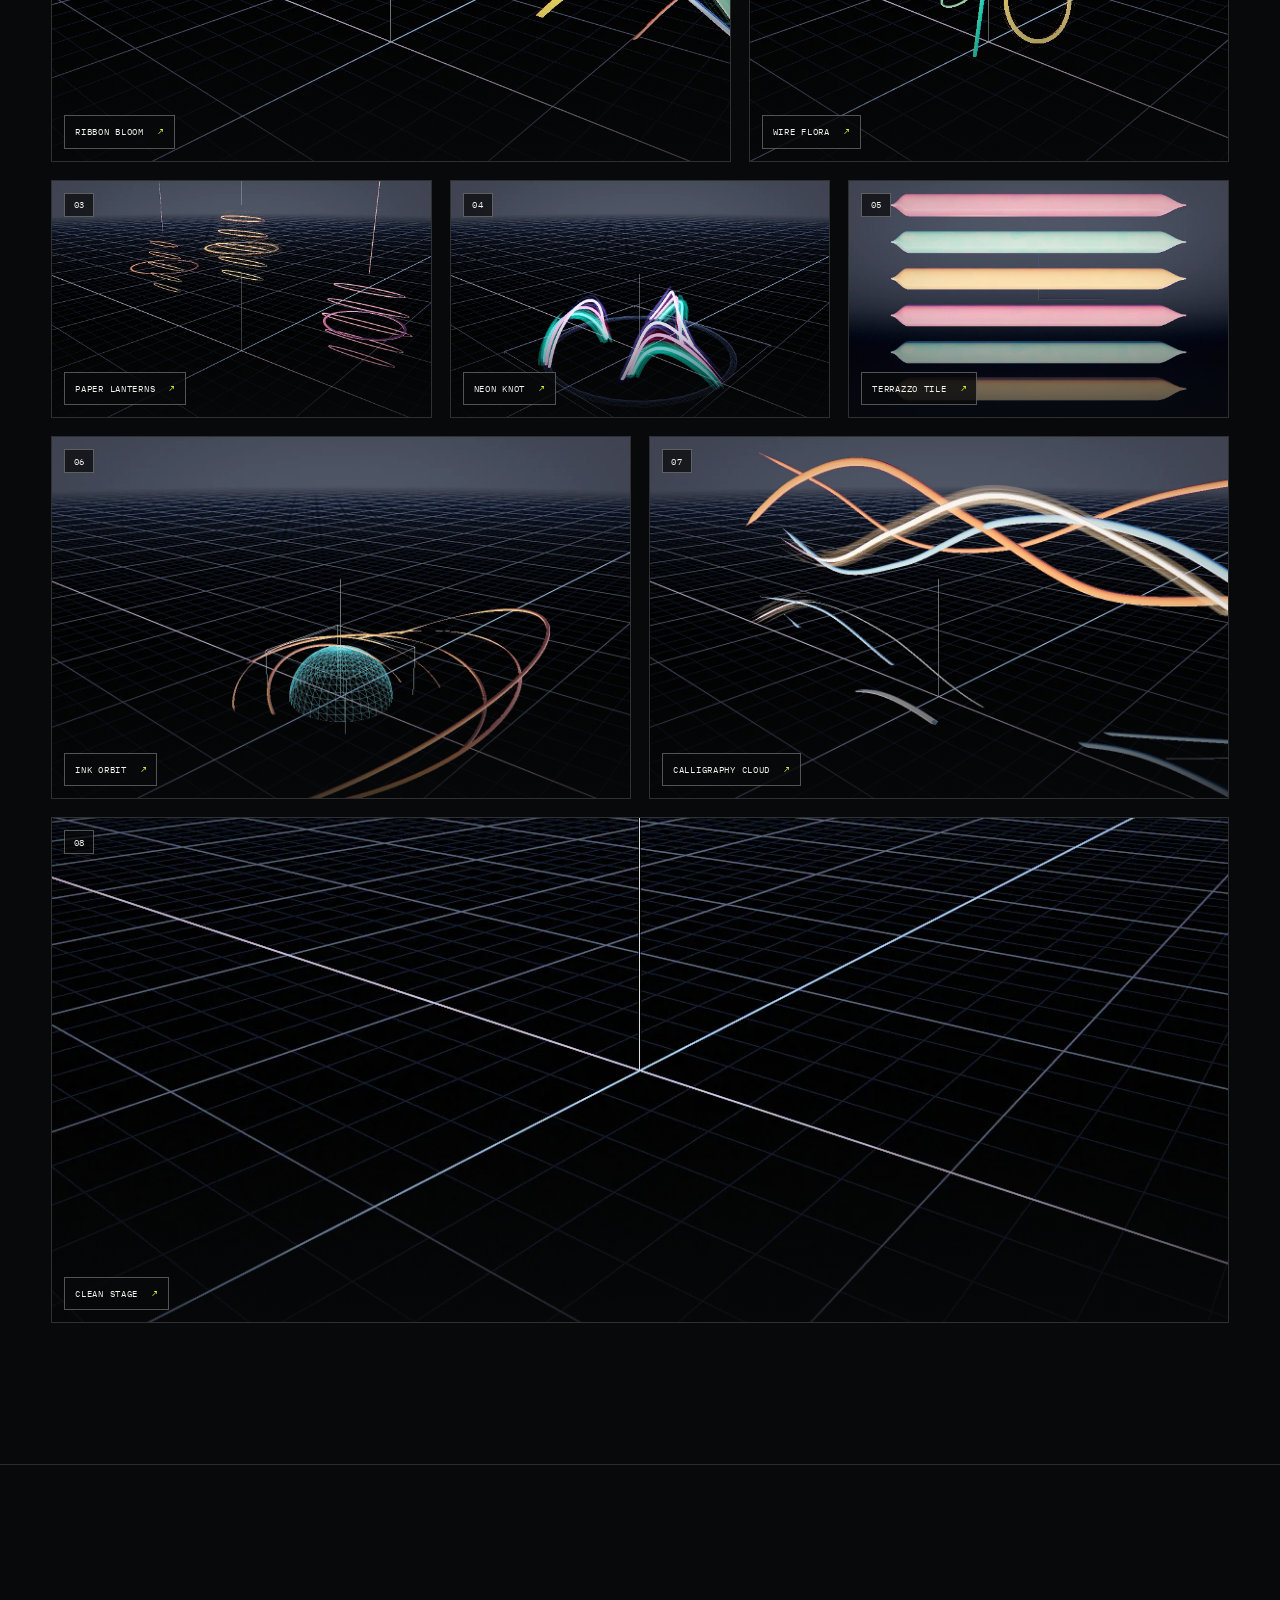
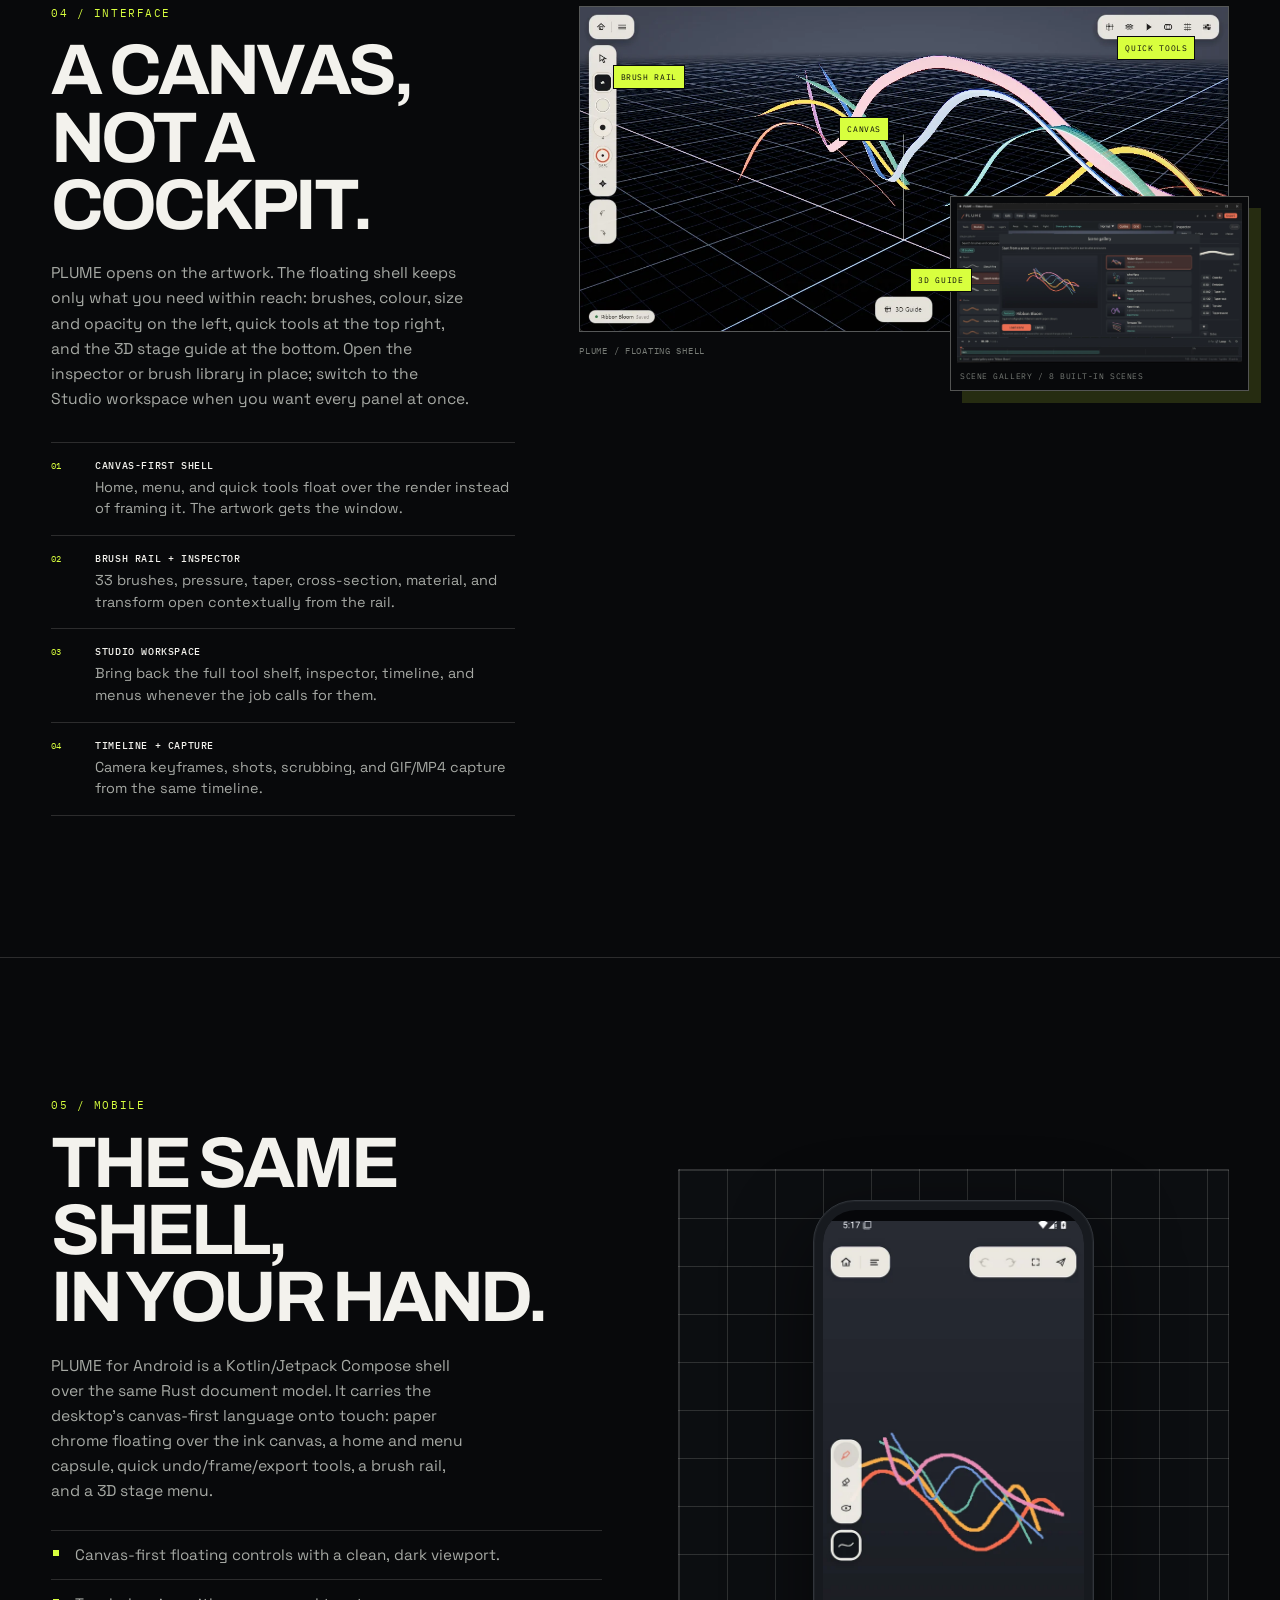
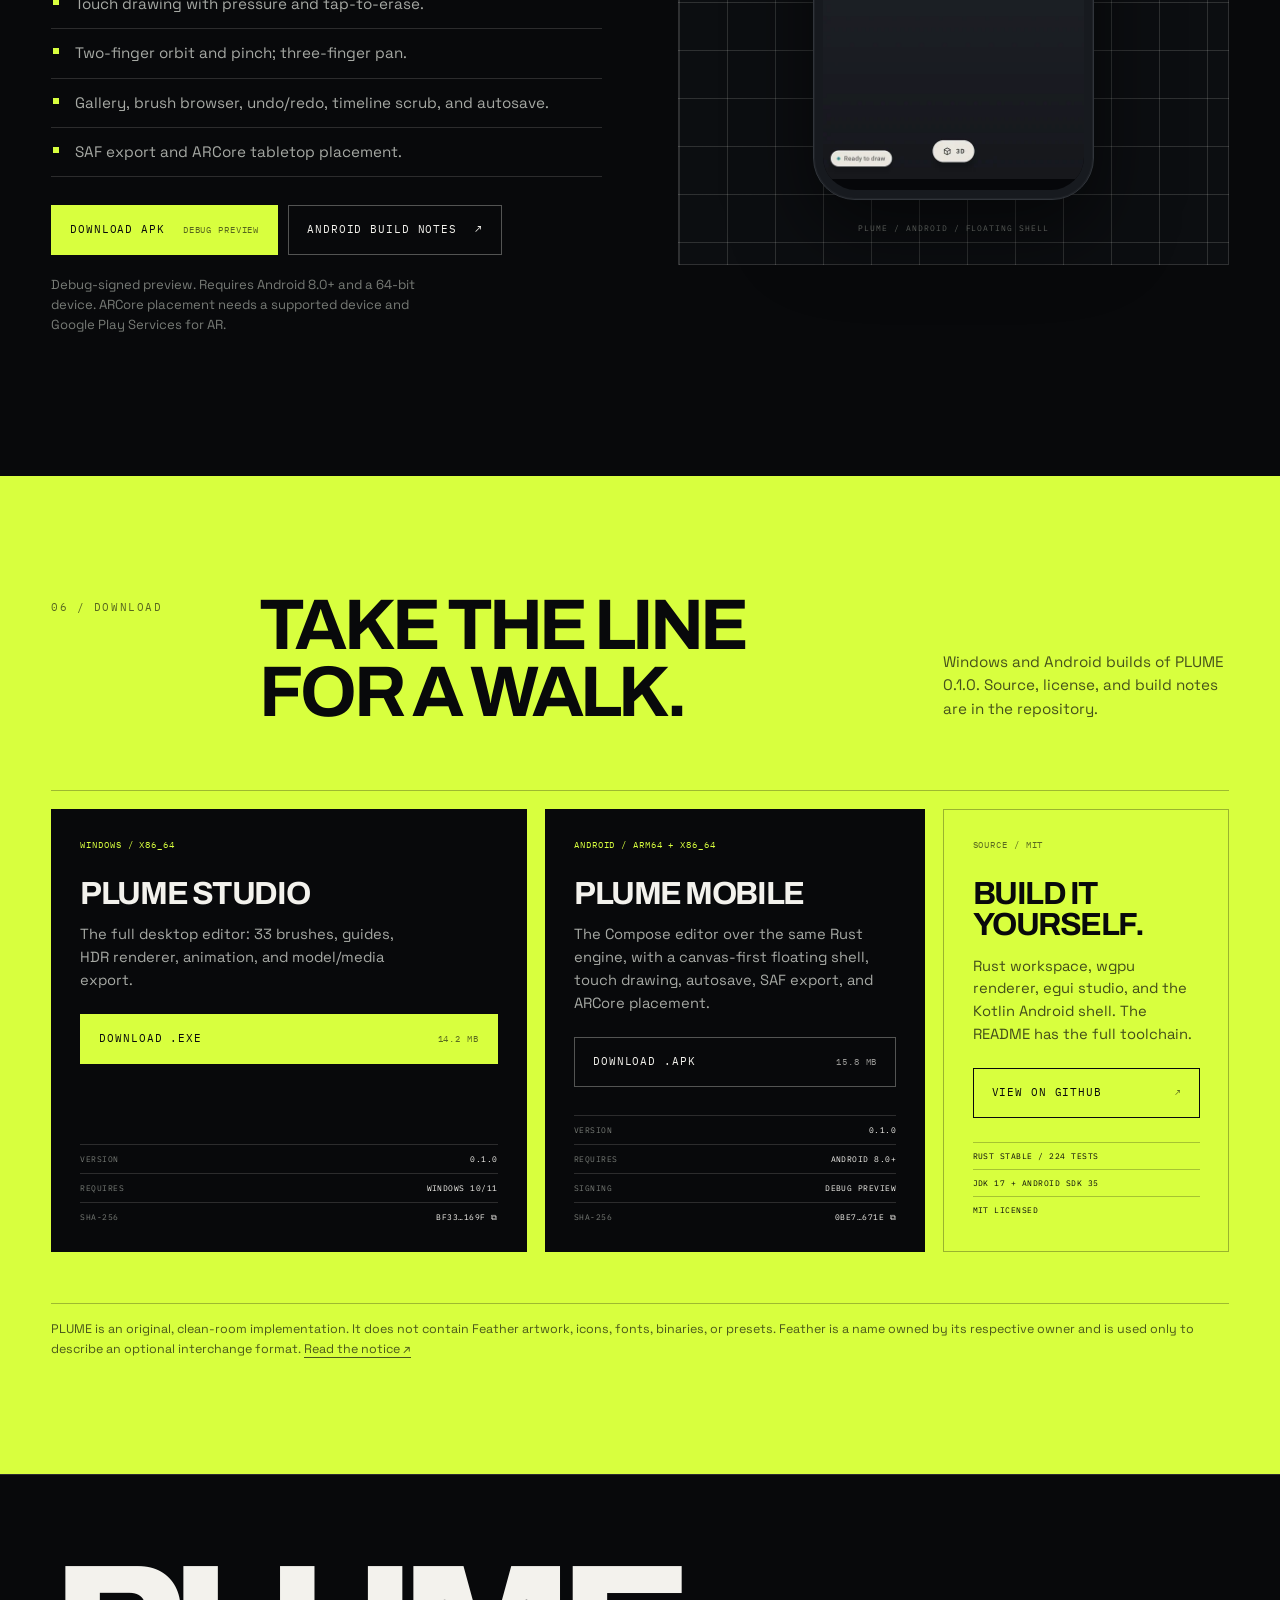
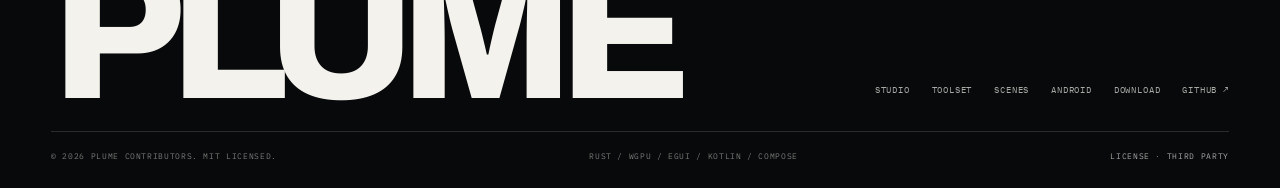
==== commit cb7222fe: "site: show the real Windows download size" ====
--- a/site/index.html
+++ b/site/index.html
@@ -85,7 +85,7 @@
           </h1>
           <p class="lede">Pressure-aware strokes become ribbons, tubes, and finished objects. Build on construction surfaces, light the scene like a product shot, and export the result — all from one Rust engine.</p>
           <div class="hero-actions">
-            <a class="btn btn--signal" href="#download">Download for Windows <span class="btn-meta">14 MB</span></a>
+            <a class="btn btn--signal" href="#download">Download for Windows <span class="btn-meta">14.2 MB</span></a>
             <a class="btn btn--ghost" href="#gallery">See the scenes <span aria-hidden="true">↗</span></a>
           </div>
           <dl class="hero-specs">
